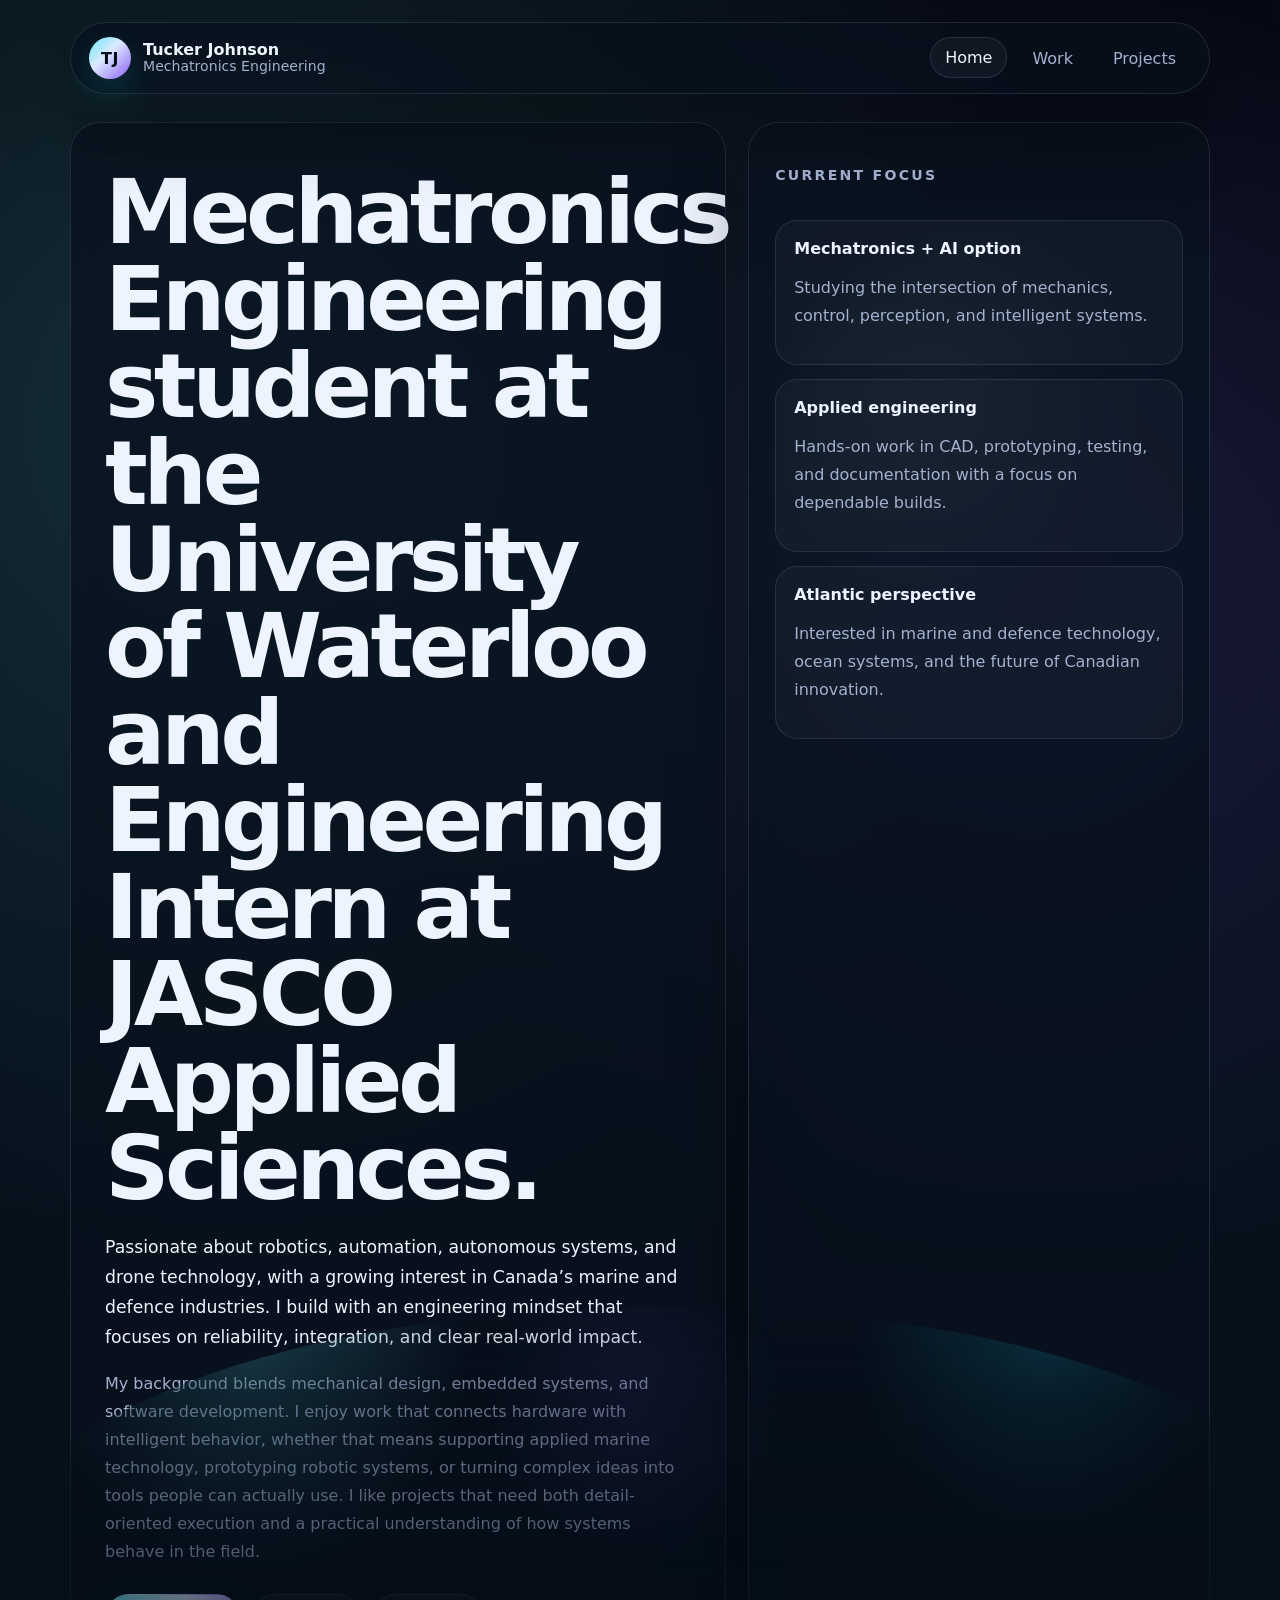
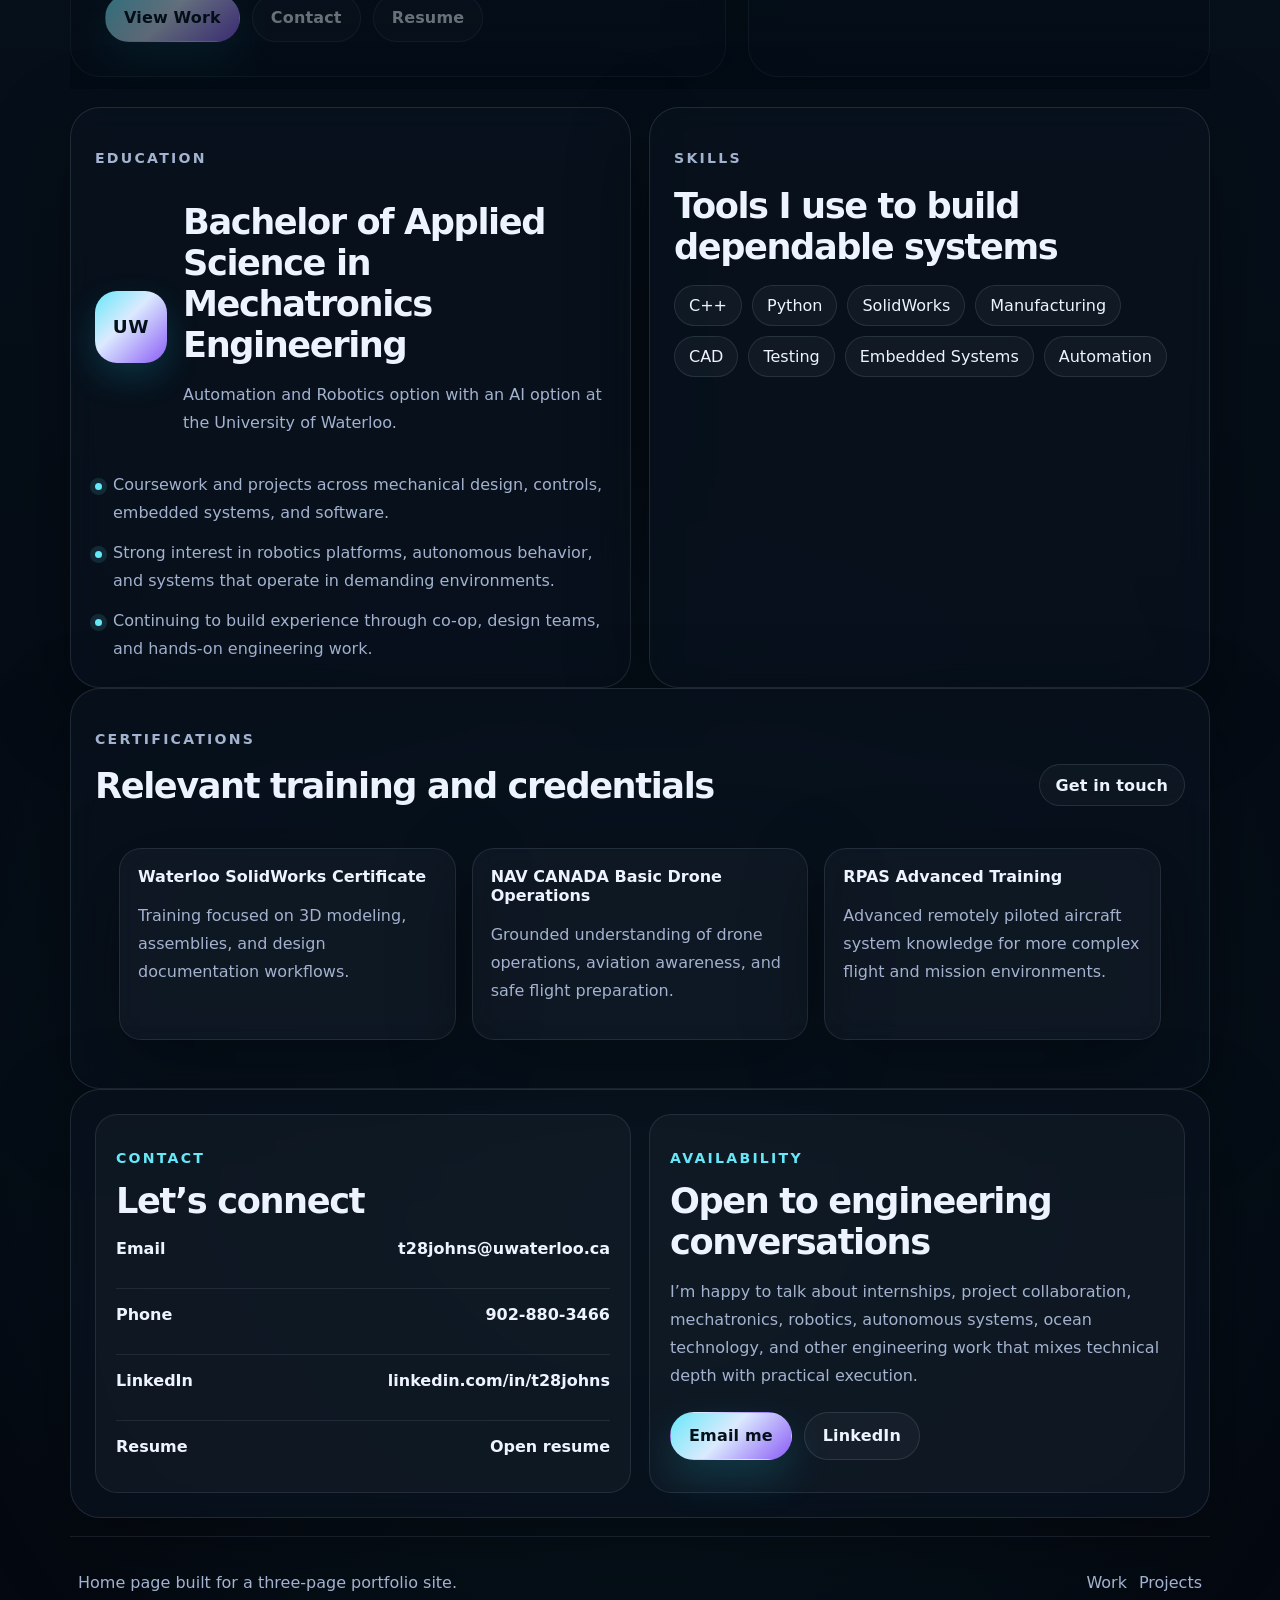
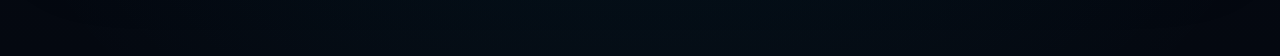
==== index.html @ 97b89e97 "Changed website to be 3 pages instead of one long one" ====
<!DOCTYPE html>
<html lang="en">
<head>
    <meta charset="UTF-8" />
    <meta name="viewport" content="width=device-width, initial-scale=1.0" />
    <meta name="description" content="Home page for Tucker Johnson, a University of Waterloo Mechatronics Engineering student and engineering intern." />
    <title>Tucker Johnson | Home</title>
    <link rel="stylesheet" href="styles.css" />
    <script src="script.js" defer></script>
</head>
<body>
    <div class="page-shell">
        <header class="site-header" data-reveal>
            <a class="brand" href="index.html" aria-label="Tucker Johnson home">
                <span class="brand-mark">TJ</span>
                <span class="brand-copy">
                    <strong>Tucker Johnson</strong>
                    <span>Mechatronics Engineering</span>
                </span>
            </a>
            <nav class="site-nav" aria-label="Primary navigation">
                <a class="is-active" href="index.html">Home</a>
                <a href="work.html">Work</a>
                <a href="projects.html">Projects</a>
            </nav>
        </header>

        <main>
            <section class="hero hero-home ocean-backdrop">
                <div class="hero-copy-block" data-reveal>
                    <h1>Mechatronics Engineering student at the University of Waterloo and Engineering Intern at JASCO Applied Sciences.</h1>
                    <p class="lead">
                        Passionate about robotics, automation, autonomous systems, and drone technology, with a growing interest in Canada’s marine and defence industries. I build with an engineering mindset that focuses on reliability, integration, and clear real-world impact.
                    </p>
                    <p class="body-copy">
                        My background blends mechanical design, embedded systems, and software development. I enjoy work that connects hardware with intelligent behavior, whether that means supporting applied marine technology, prototyping robotic systems, or turning complex ideas into tools people can actually use. I like projects that need both detail-oriented execution and a practical understanding of how systems behave in the field.
                    </p>
                    <div class="hero-actions">
                        <a class="button button-primary" href="work.html">View Work</a>
                        <a class="button button-secondary" href="#contact">Contact</a>
                        <a class="button button-secondary" href="resume.pdf" target="_blank" rel="noreferrer noopener">Resume</a>
                    </div>
                </div>
                <aside class="hero-panel glass-card" data-reveal>
                    <p class="panel-label">Current focus</p>
                    <div class="panel-stack">
                        <article class="mini-stat">
                            <span>Mechatronics + AI option</span>
                            <p>Studying the intersection of mechanics, control, perception, and intelligent systems.</p>
                        </article>
                        <article class="mini-stat">
                            <span>Applied engineering</span>
                            <p>Hands-on work in CAD, prototyping, testing, and documentation with a focus on dependable builds.</p>
                        </article>
                        <article class="mini-stat">
                            <span>Atlantic perspective</span>
                            <p>Interested in marine and defence technology, ocean systems, and the future of Canadian innovation.</p>
                        </article>
                    </div>
                </aside>
            </section>

            <section class="section-grid">
                <article class="glass-card content-card" data-reveal>
                    <p class="section-kicker">Education</p>
                    <div class="education-row">
                        <div class="uw-mark" aria-hidden="true">
                            <span>UW</span>
                        </div>
                        <div>
                            <h2>Bachelor of Applied Science in Mechatronics Engineering</h2>
                            <p>Automation and Robotics option with an AI option at the University of Waterloo.</p>
                        </div>
                    </div>
                    <ul class="info-list">
                        <li>Coursework and projects across mechanical design, controls, embedded systems, and software.</li>
                        <li>Strong interest in robotics platforms, autonomous behavior, and systems that operate in demanding environments.</li>
                        <li>Continuing to build experience through co-op, design teams, and hands-on engineering work.</li>
                    </ul>
                </article>

                <article class="glass-card content-card" data-reveal>
                    <p class="section-kicker">Skills</p>
                    <h2>Tools I use to build dependable systems</h2>
                    <div class="tag-grid">
                        <span class="tag">C++</span>
                        <span class="tag">Python</span>
                        <span class="tag">SolidWorks</span>
                        <span class="tag">Manufacturing</span>
                        <span class="tag">CAD</span>
                        <span class="tag">Testing</span>
                        <span class="tag">Embedded Systems</span>
                        <span class="tag">Automation</span>
                    </div>
                </article>
            </section>

            <section class="section-block" data-reveal>
                <div class="section-heading">
                    <div>
                        <p class="section-kicker">Certifications</p>
                        <h2>Relevant training and credentials</h2>
                    </div>
                    <a class="button button-secondary button-inline" href="#contact">Get in touch</a>
                </div>
                <div class="cert-grid">
                    <article class="cert-card glass-card">
                        <span class="cert-title">Waterloo SolidWorks Certificate</span>
                        <p>Training focused on 3D modeling, assemblies, and design documentation workflows.</p>
                    </article>
                    <article class="cert-card glass-card">
                        <span class="cert-title">NAV CANADA Basic Drone Operations</span>
                        <p>Grounded understanding of drone operations, aviation awareness, and safe flight preparation.</p>
                    </article>
                    <article class="cert-card glass-card">
                        <span class="cert-title">RPAS Advanced Training</span>
                        <p>Advanced remotely piloted aircraft system knowledge for more complex flight and mission environments.</p>
                    </article>
                </div>
            </section>

            <section class="contact-grid glass-card" id="contact" data-reveal>
                <article class="contact-card">
                    <p class="section-kicker">Contact</p>
                    <h2>Let’s connect</h2>
                    <div class="contact-list">
                        <div class="contact-item">
                            <span>Email</span>
                            <a class="contact-link" href="mailto:t28johns@uwaterloo.ca">t28johns@uwaterloo.ca</a>
                        </div>
                        <div class="contact-item">
                            <span>Phone</span>
                            <a class="contact-link" href="tel:+19028803466">902-880-3466</a>
                        </div>
                        <div class="contact-item">
                            <span>LinkedIn</span>
                            <a class="contact-link" href="https://www.linkedin.com/in/t28johns/" target="_blank" rel="noreferrer noopener">linkedin.com/in/t28johns</a>
                        </div>
                        <div class="contact-item">
                            <span>Resume</span>
                            <a class="contact-link" href="resume.pdf" target="_blank" rel="noreferrer noopener">Open resume</a>
                        </div>
                    </div>
                </article>

                <article class="contact-card">
                    <p class="section-kicker">Availability</p>
                    <h2>Open to engineering conversations</h2>
                    <p class="body-copy">
                        I’m happy to talk about internships, project collaboration, mechatronics, robotics, autonomous systems, ocean technology, and other engineering work that mixes technical depth with practical execution.
                    </p>
                    <div class="hero-actions" style="margin-top: 22px;">
                        <a class="button button-primary" href="mailto:t28johns@uwaterloo.ca">Email me</a>
                        <a class="button button-secondary" href="https://www.linkedin.com/in/t28johns/" target="_blank" rel="noreferrer noopener">LinkedIn</a>
                    </div>
                </article>
            </section>
        </main>

        <footer class="site-footer" data-reveal>
            <p>Home page built for a three-page portfolio site.</p>
            <div class="footer-links">
                <a href="work.html">Work</a>
                <a href="projects.html">Projects</a>
            </div>
        </footer>
    </div>
</body>
</html>
---- styles.css ----
:root {
    color-scheme: dark;
    --bg: #06111c;
    --bg-soft: #0b1827;
    --panel: rgba(8, 18, 30, 0.76);
    --panel-strong: rgba(10, 22, 36, 0.92);
    --text: #eef4ff;
    --muted: #a3b2cf;
    --line: rgba(163, 178, 207, 0.16);
    --accent: #67e8f9;
    --accent-2: #8b5cf6;
    --accent-3: #22d3ee;
    --shadow: 0 24px 80px rgba(0, 0, 0, 0.38);
    --max-width: 1180px;
    --radius-xl: 30px;
    --radius-lg: 22px;
    --radius-md: 16px;
}

* {
    box-sizing: border-box;
}

html {
    scroll-behavior: smooth;
}

body {
    margin: 0;
    min-height: 100vh;
    font-family: Inter, ui-sans-serif, system-ui, -apple-system, BlinkMacSystemFont, "Segoe UI", sans-serif;
    color: var(--text);
    background:
        radial-gradient(circle at 18% 12%, rgba(103, 232, 249, 0.16), transparent 28%),
        radial-gradient(circle at 82% 18%, rgba(139, 92, 246, 0.16), transparent 24%),
        radial-gradient(circle at 50% 85%, rgba(34, 211, 238, 0.08), transparent 26%),
        linear-gradient(180deg, #040810 0%, var(--bg) 36%, #040810 100%);
    overflow-x: hidden;
}

body::before {
    content: "";
    position: fixed;
    inset: 0;
    pointer-events: none;
    background-image:
        linear-gradient(rgba(255, 255, 255, 0.03) 1px, transparent 1px),
        linear-gradient(90deg, rgba(255, 255, 255, 0.03) 1px, transparent 1px);
    background-size: 44px 44px;
    opacity: 0.22;
    mask-image: linear-gradient(180deg, rgba(0, 0, 0, 0.6), transparent 88%);
}

a {
    color: inherit;
    text-decoration: none;
}

img {
    display: block;
    max-width: 100%;
}

.page-shell {
    width: min(100%, var(--max-width));
    margin: 0 auto;
    padding: 22px 20px 48px;
    position: relative;
}

.site-header,
.site-footer,
.section-block,
.hero,
.content-card,
.hero-panel {
    position: relative;
}

.site-header {
    z-index: 20;
    display: flex;
    align-items: center;
    justify-content: space-between;
    gap: 18px;
    padding: 14px 18px;
    border: 1px solid var(--line);
    border-radius: 999px;
    background: rgba(6, 17, 28, 0.7);
    backdrop-filter: blur(18px);
    box-shadow: var(--shadow);
}

.brand {
    display: flex;
    align-items: center;
    gap: 12px;
    min-width: 0;
}

.brand-mark,
.uw-mark {
    display: grid;
    place-items: center;
    border-radius: 20px;
    color: #04111a;
    font-weight: 900;
    letter-spacing: 0.03em;
    background: linear-gradient(135deg, var(--accent), #dbeafe 42%, var(--accent-2));
    box-shadow: 0 14px 34px rgba(34, 211, 238, 0.18);
}

.brand-mark {
    width: 42px;
    height: 42px;
    border-radius: 50%;
}

.brand-copy {
    display: grid;
    line-height: 1.1;
}

.brand-copy strong {
    font-size: 1rem;
}

.brand-copy span {
    color: var(--muted);
    font-size: 0.88rem;
}

.site-nav {
    display: flex;
    align-items: center;
    gap: 10px;
    flex-wrap: wrap;
    justify-content: center;
}

.site-nav a {
    padding: 10px 14px;
    border-radius: 999px;
    color: var(--muted);
    transition: background 180ms ease, color 180ms ease, transform 180ms ease, border-color 180ms ease;
    border: 1px solid transparent;
}

.site-nav a:hover,
.site-nav a.is-active {
    color: var(--text);
    background: rgba(255, 255, 255, 0.04);
    border-color: var(--line);
    transform: translateY(-1px);
}

.hero {
    display: grid;
    gap: 22px;
    align-items: stretch;
    padding: 28px 0 12px;
}

.hero-home {
    grid-template-columns: minmax(0, 1.35fr) minmax(320px, 0.95fr);
}

.hero-work,
.hero-contact {
    grid-template-columns: 1fr;
}

.ocean-backdrop {
    position: relative;
    overflow: hidden;
}

.ocean-backdrop::before,
.ocean-backdrop::after {
    content: "";
    position: absolute;
    inset: auto;
    pointer-events: none;
}

.ocean-backdrop::before {
    right: -8%;
    top: 8%;
    width: 46%;
    height: 38%;
    border-radius: 50% 35% 52% 48% / 40% 35% 60% 55%;
    background: radial-gradient(circle at 30% 28%, rgba(255, 255, 255, 0.18), transparent 34%),
        linear-gradient(140deg, rgba(52, 211, 153, 0.12), rgba(56, 189, 248, 0.08), rgba(14, 165, 233, 0.06));
    filter: blur(2px);
    opacity: 0.7;
}

.ocean-backdrop::after {
    left: -8%;
    bottom: -10%;
    width: 120%;
    height: 34%;
    background: linear-gradient(180deg, transparent, rgba(4, 12, 22, 0.44) 18%, rgba(4, 12, 22, 0.84) 100%),
        radial-gradient(circle at 20% 10%, rgba(103, 232, 249, 0.25), transparent 18%),
        radial-gradient(circle at 48% 20%, rgba(139, 92, 246, 0.14), transparent 18%),
        radial-gradient(circle at 78% 8%, rgba(34, 211, 238, 0.2), transparent 16%);
    border-radius: 50% 50% 0 0;
    opacity: 0.9;
}

.hero-copy-block,
.hero-panel,
.content-card,
.section-block,
.glass-card {
    border: 1px solid var(--line);
    border-radius: var(--radius-xl);
    background: var(--panel);
    box-shadow: var(--shadow);
    backdrop-filter: blur(16px);
}

.hero-copy-block {
    padding: 34px;
}

.hero-home h1,
.hero-work h1,
.hero-contact h1 {
    margin: 12px 0 0;
    font-size: clamp(2.8rem, 7vw, 5.6rem);
    line-height: 0.97;
    letter-spacing: -0.05em;
    max-width: 12ch;
}

.eyebrow,
.section-kicker,
.panel-label {
    display: inline-flex;
    align-items: center;
    gap: 10px;
    color: var(--accent);
    font-size: 0.88rem;
    font-weight: 800;
    letter-spacing: 0.16em;
    text-transform: uppercase;
}

.lead,
.body-copy,
.card-body,
.hero-panel p,
.content-card p,
.section-block p,
.contact-detail,
.info-list li,
.timeline-copy,
.cert-card p {
    color: var(--muted);
    line-height: 1.75;
}

.lead {
    margin-top: 20px;
    font-size: 1.08rem;
    color: var(--text);
    max-width: 64ch;
}

.body-copy {
    margin-top: 16px;
    max-width: 70ch;
}

.hero-actions {
    display: flex;
    flex-wrap: wrap;
    gap: 12px;
    margin-top: 28px;
}

.button {
    display: inline-flex;
    align-items: center;
    justify-content: center;
    gap: 10px;
    min-height: 48px;
    padding: 0 18px;
    border-radius: 999px;
    border: 1px solid transparent;
    font-weight: 700;
    letter-spacing: 0.01em;
    transition: transform 180ms ease, background 180ms ease, border-color 180ms ease, box-shadow 180ms ease;
}

.button:hover {
    transform: translateY(-2px);
}

.button-primary {
    color: #04111a;
    background: linear-gradient(135deg, var(--accent), #dbeafe 46%, var(--accent-2));
    box-shadow: 0 18px 40px rgba(34, 211, 238, 0.18);
}

.button-secondary {
    color: var(--text);
    border-color: var(--line);
    background: rgba(255, 255, 255, 0.03);
}

.button-inline {
    min-height: 42px;
    padding-inline: 16px;
}

.hero-panel {
    padding: 26px;
}

.panel-stack {
    display: grid;
    gap: 14px;
    margin-top: 18px;
}

.mini-stat,
.cert-card {
    padding: 18px;
    border-radius: var(--radius-lg);
    border: 1px solid rgba(163, 178, 207, 0.14);
    background: rgba(255, 255, 255, 0.03);
}

.mini-stat span,
.cert-title {
    display: block;
    font-weight: 800;
    margin-bottom: 8px;
}

.section-grid {
    display: grid;
    grid-template-columns: repeat(2, minmax(0, 1fr));
    gap: 18px;
    margin-top: 18px;
}

.content-card,
.section-block,
.cert-grid,
.timeline-grid,
.contact-grid {
    padding: 24px;
}

.content-card h2,
.section-block h2,
.contact-grid h2 {
    margin: 0;
    font-size: clamp(1.5rem, 3vw, 2.2rem);
    letter-spacing: -0.04em;
}

.education-row {
    display: grid;
    grid-template-columns: auto 1fr;
    gap: 16px;
    align-items: center;
    margin-top: 16px;
}

.uw-mark {
    width: 72px;
    height: 72px;
    border-radius: 22px;
    font-size: 1.15rem;
}

.info-list {
    list-style: none;
    padding: 0;
    margin: 18px 0 0;
    display: grid;
    gap: 12px;
}

.info-list li {
    position: relative;
    padding-left: 18px;
}

.info-list li::before {
    content: "";
    position: absolute;
    left: 0;
    top: 0.8em;
    width: 7px;
    height: 7px;
    border-radius: 50%;
    background: var(--accent);
    box-shadow: 0 0 0 5px rgba(103, 232, 249, 0.12);
}

.tag-grid {
    display: flex;
    flex-wrap: wrap;
    gap: 10px;
    margin-top: 18px;
}

.tag {
    display: inline-flex;
    align-items: center;
    padding: 10px 14px;
    border-radius: 999px;
    background: rgba(255, 255, 255, 0.04);
    border: 1px solid rgba(163, 178, 207, 0.16);
    color: var(--text);
}

.section-heading {
    display: flex;
    justify-content: space-between;
    gap: 16px;
    align-items: end;
    margin-bottom: 18px;
}

.cert-grid {
    display: grid;
    grid-template-columns: repeat(3, minmax(0, 1fr));
    gap: 16px;
}

.timeline-grid,
.contact-grid {
    display: grid;
    gap: 18px;
}

.timeline-grid {
    grid-template-columns: repeat(2, minmax(0, 1fr));
}

.timeline-card,
.project-card,
.contact-card,
.stat-card {
    padding: 20px;
    border-radius: var(--radius-lg);
    border: 1px solid rgba(163, 178, 207, 0.14);
    background: rgba(255, 255, 255, 0.03);
}

.card-head,
.project-head,
.contact-head {
    display: flex;
    justify-content: space-between;
    gap: 14px;
    align-items: start;
    margin-bottom: 10px;
}

.card-head h3,
.project-head h3,
.contact-head h3 {
    margin: 0;
    font-size: 1.12rem;
}

.badge {
    display: inline-flex;
    align-items: center;
    gap: 8px;
    color: var(--accent);
    font-size: 0.92rem;
}

.timeline-meta,
.project-meta {
    color: var(--muted);
    font-size: 0.94rem;
}

.project-grid {
    display: grid;
    grid-template-columns: repeat(2, minmax(0, 1fr));
    gap: 16px;
}

.project-card {
    overflow: hidden;
}

.project-coming-soon {
    min-height: 220px;
    display: grid;
    align-content: start;
}

.coming-soon-note {
    margin-top: 16px;
    padding: 14px 16px;
    border-radius: 16px;
    border: 1px dashed rgba(103, 232, 249, 0.26);
    color: var(--text);
    background: rgba(103, 232, 249, 0.06);
}

.contact-grid {
    grid-template-columns: repeat(2, minmax(0, 1fr));
}

.contact-list {
    display: grid;
    gap: 14px;
    margin-top: 18px;
}

.contact-item {
    display: flex;
    justify-content: space-between;
    gap: 14px;
    align-items: center;
    padding: 16px 0;
    border-top: 1px solid rgba(163, 178, 207, 0.12);
}

.contact-item:first-child {
    border-top: 0;
    padding-top: 0;
}

.contact-item span:first-child,
.contact-link {
    color: var(--text);
    font-weight: 700;
}

.contact-link:hover {
    color: var(--accent);
}

.site-footer {
    display: flex;
    justify-content: space-between;
    gap: 14px;
    align-items: center;
    padding: 20px 8px 0;
    margin-top: 18px;
    color: var(--muted);
    border-top: 1px solid rgba(163, 178, 207, 0.12);
    flex-wrap: wrap;
}

.footer-links {
    display: flex;
    gap: 12px;
    flex-wrap: wrap;
}

[data-reveal] {
    opacity: 0;
    transform: translateY(18px);
    transition: opacity 700ms ease, transform 700ms ease;
}

.is-visible[data-reveal],
[data-reveal].is-visible {
    opacity: 1;
    transform: translateY(0);
}

@media (max-width: 960px) {
    .site-header,
    .section-heading,
    .site-footer,
    .contact-item,
    .education-row {
        display: grid;
    }

    .hero-home,
    .section-grid,
    .cert-grid,
    .timeline-grid,
    .project-grid,
    .contact-grid {
        grid-template-columns: 1fr;
    }

    .site-header {
        border-radius: 24px;
        justify-items: start;
    }

    .site-nav {
        justify-content: flex-start;
    }

    .hero-home {
        padding-top: 18px;
    }

    .hero-home h1,
    .hero-work h1,
    .hero-contact h1 {
        max-width: none;
    }
}

@media (max-width: 640px) {
    .page-shell {
        padding-inline: 16px;
    }

    .site-header {
        position: static;
        padding: 14px;
    }

    .hero-copy-block,
    .hero-panel,
    .content-card,
    .section-block,
    .contact-grid,
    .timeline-grid,
    .cert-grid {
        padding: 18px;
    }

    .hero-actions,
    .site-nav,
    .footer-links {
        width: 100%;
    }

    .button,
    .site-nav a {
        width: 100%;
    }

    .site-nav {
        display: grid;
    }

    .section-heading {
        align-items: start;
    }
}
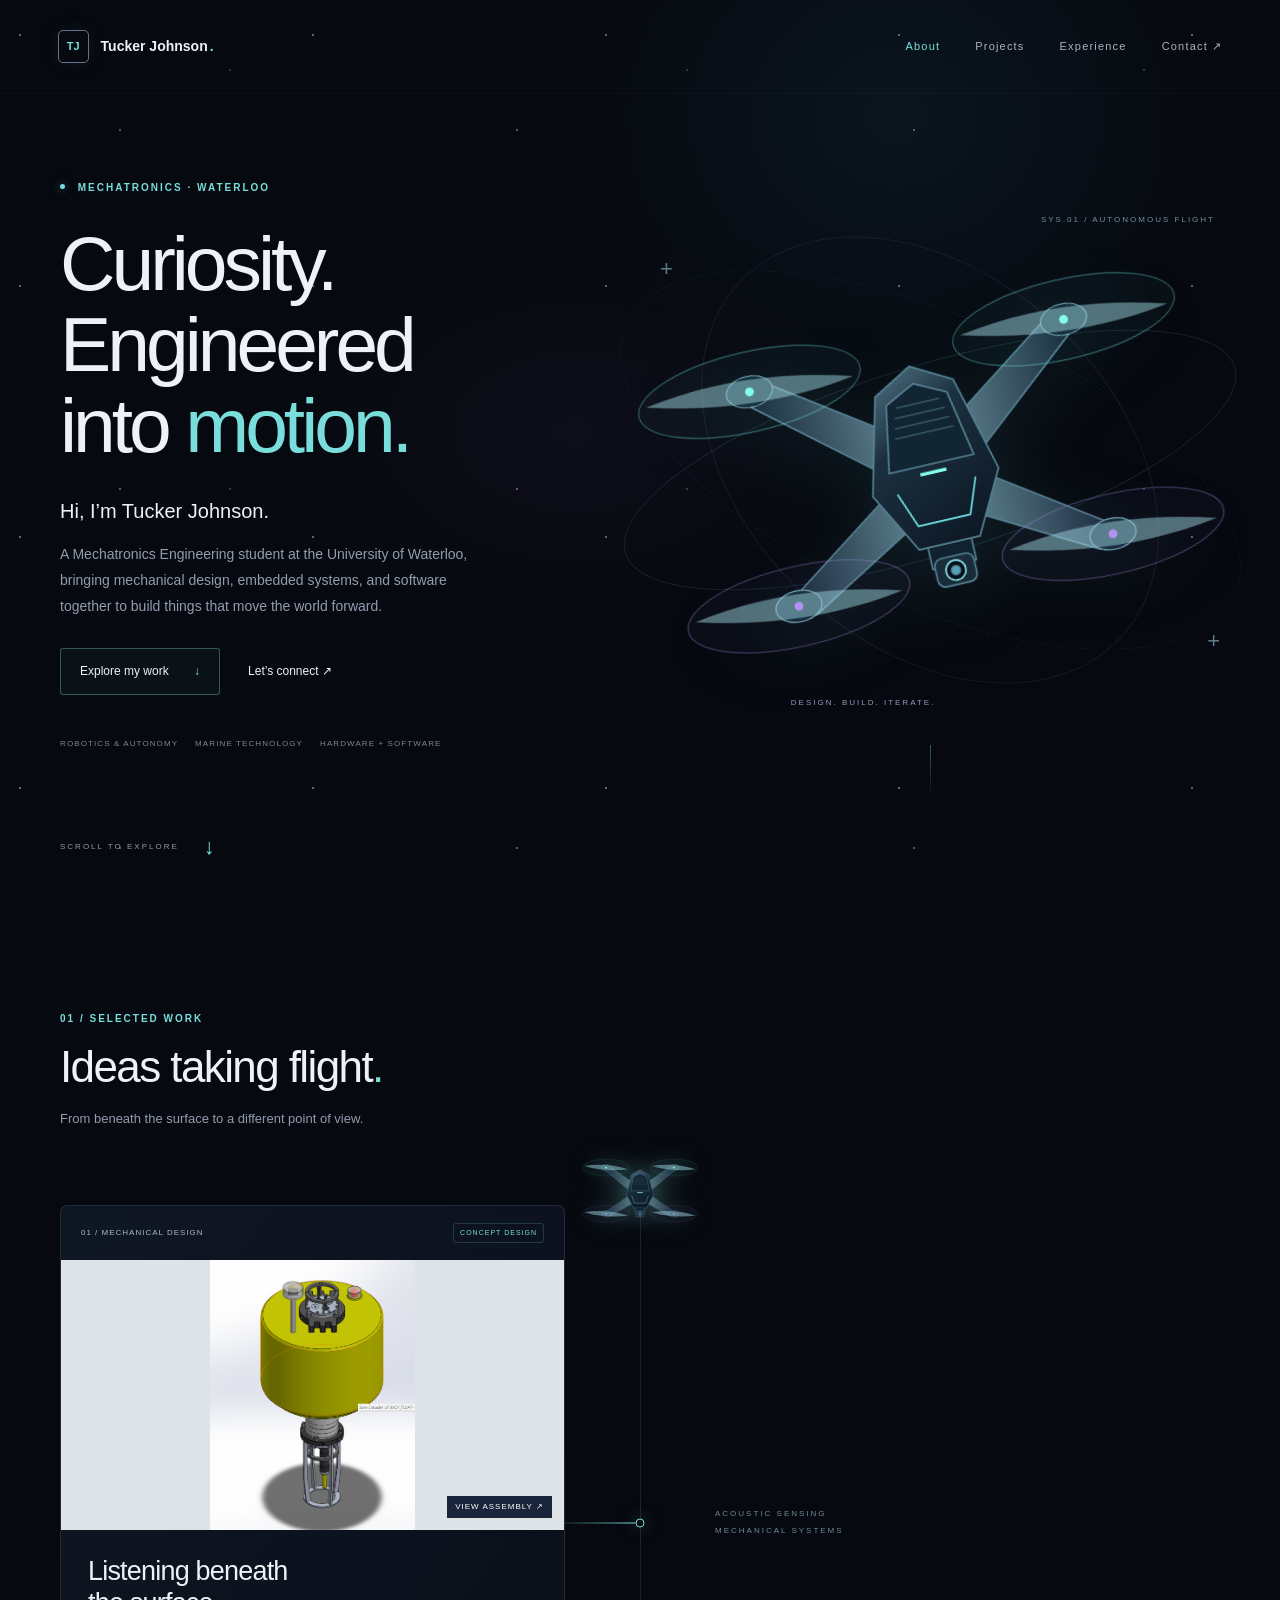
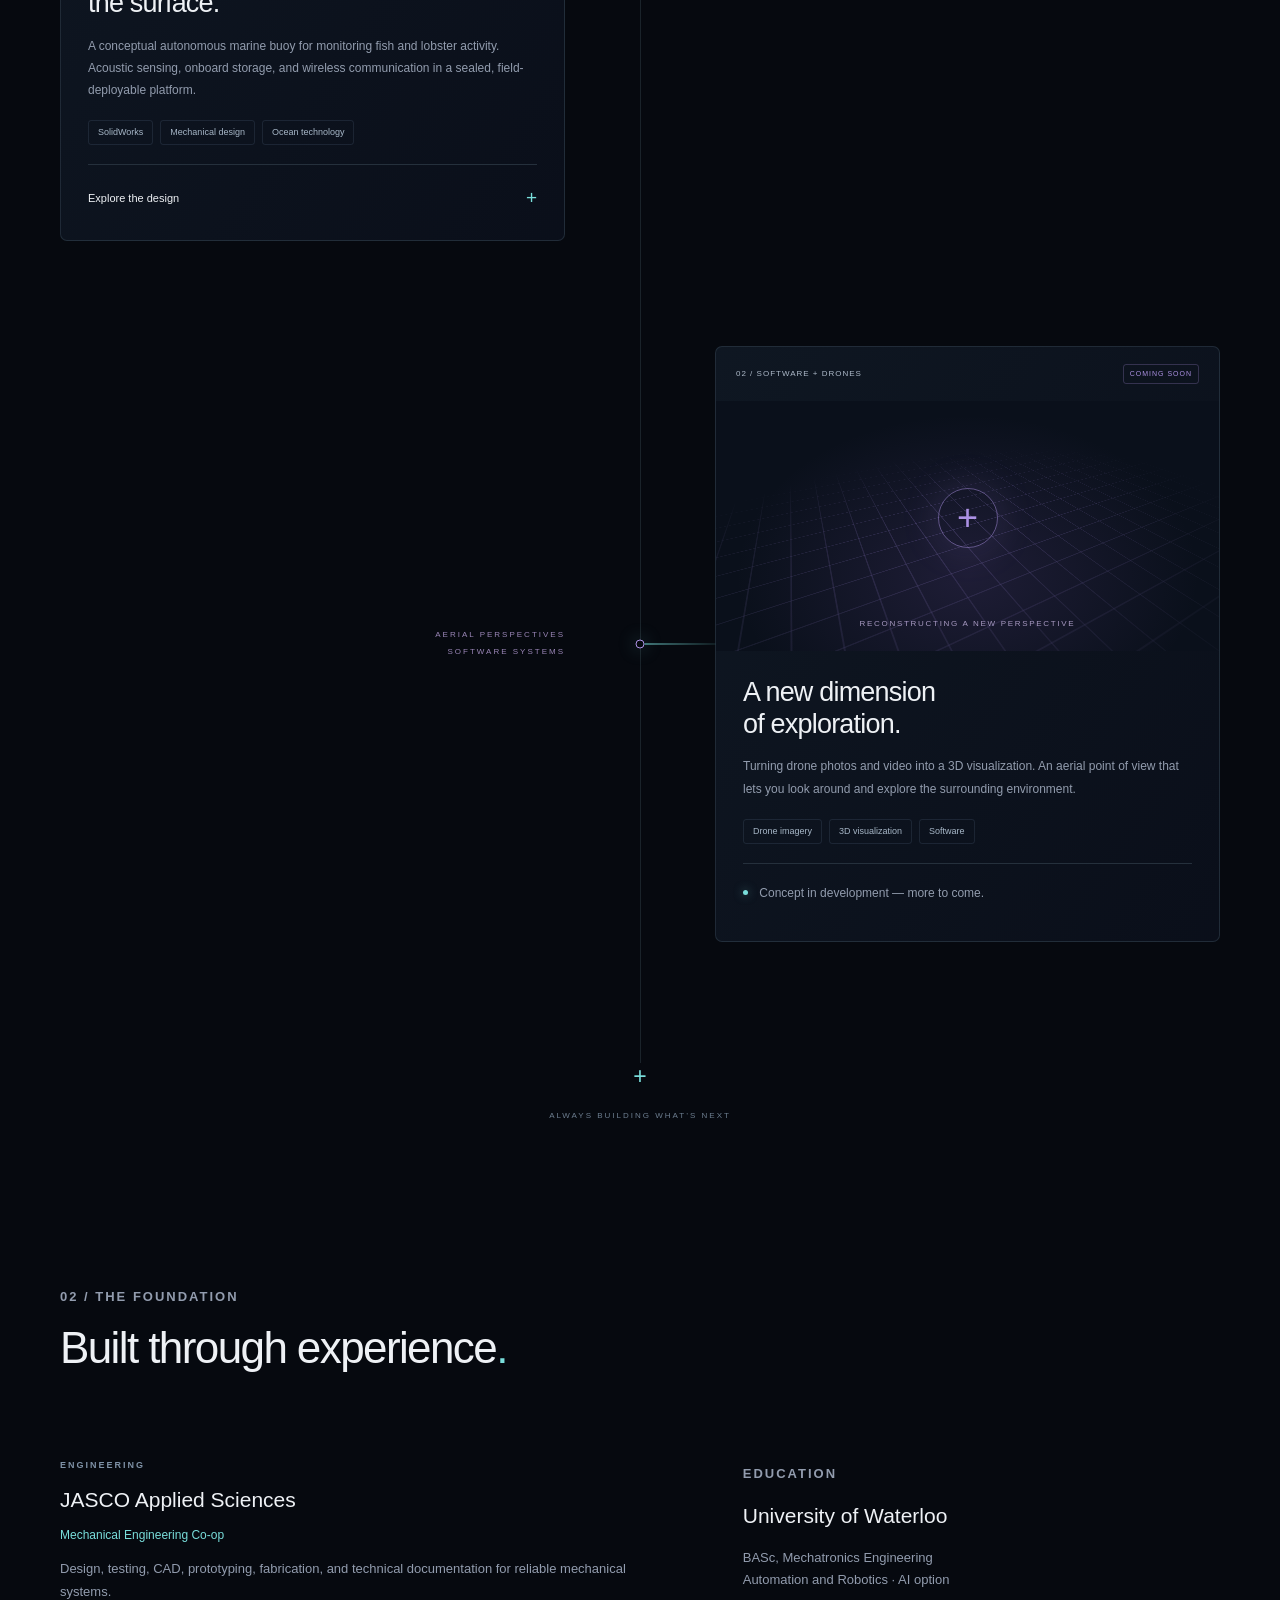
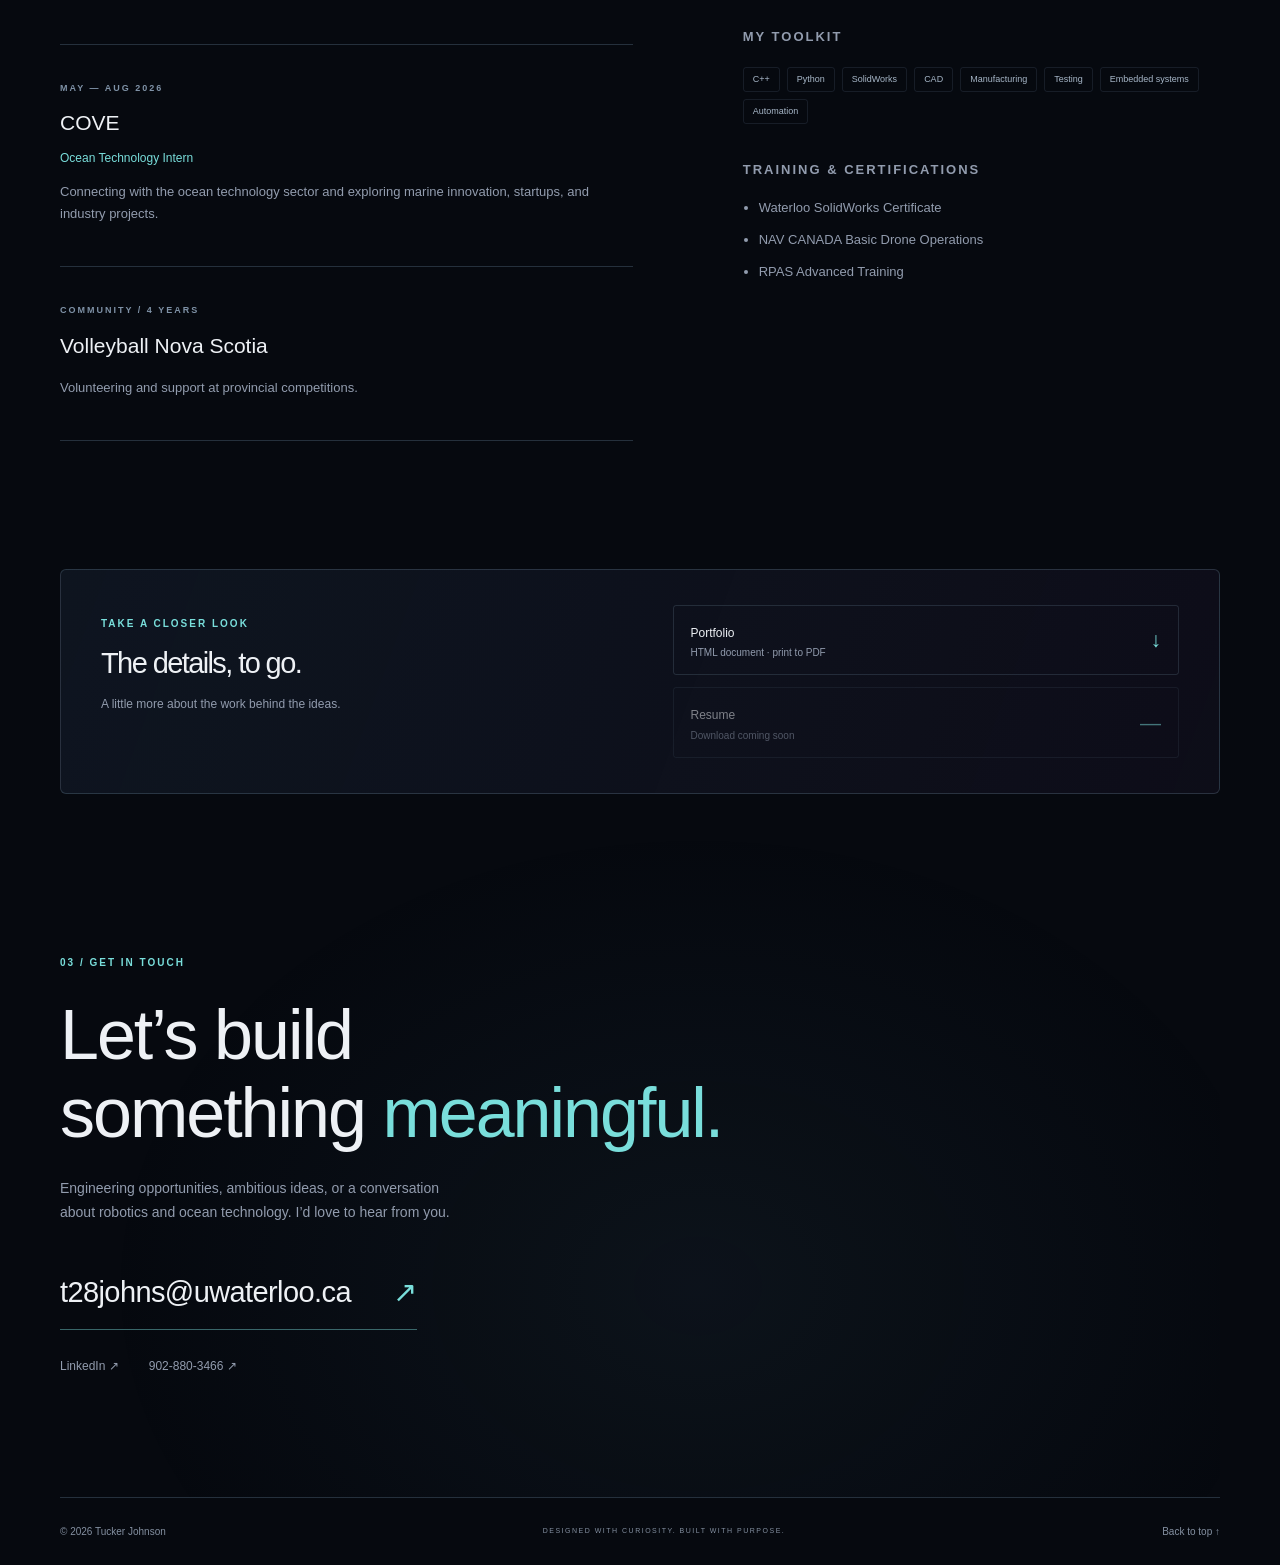
==== commit 3df8c201: "Initial changes for new Design" ====
--- a/index.html
+++ b/index.html
@@ -1,169 +1,306 @@
-<!DOCTYPE html>
+﻿<!DOCTYPE html>
 <html lang="en">
 <head>
-    <meta charset="UTF-8" />
-    <meta name="viewport" content="width=device-width, initial-scale=1.0" />
-    <meta name="description" content="Home page for Tucker Johnson, a University of Waterloo Mechatronics Engineering student and engineering intern." />
-    <title>Tucker Johnson | Home</title>
-    <link rel="stylesheet" href="styles.css" />
-    <script src="script.js" defer></script>
+<meta charset="UTF-8">
+<meta name="viewport" content="width=device-width, initial-scale=1">
+<meta name="description" content="Tucker Johnson — Mechatronics Engineering at Waterloo. Explore mechanical design, marine technology, robotics, and autonomous systems.">
+<meta name="theme-color" content="#06090f">
+<title>Tucker Johnson | Engineering in motion</title>
+<link rel="stylesheet" href="styles.css">
+<script src="script.js" defer>
+</script>
 </head>
 <body>
-    <div class="page-shell">
-        <header class="site-header" data-reveal>
-            <a class="brand" href="index.html" aria-label="Tucker Johnson home">
-                <span class="brand-mark">TJ</span>
-                <span class="brand-copy">
-                    <strong>Tucker Johnson</strong>
-                    <span>Mechatronics Engineering</span>
-                </span>
-            </a>
-            <nav class="site-nav" aria-label="Primary navigation">
-                <a class="is-active" href="index.html">Home</a>
-                <a href="work.html">Work</a>
-                <a href="projects.html">Projects</a>
-            </nav>
-        </header>
-
-        <main>
-            <section class="hero hero-home ocean-backdrop">
-                <div class="hero-copy-block" data-reveal>
-                    <h1>Mechatronics Engineering student at the University of Waterloo and Engineering Intern at JASCO Applied Sciences.</h1>
-                    <p class="lead">
-                        Passionate about robotics, automation, autonomous systems, and drone technology, with a growing interest in Canada’s marine and defence industries. I build with an engineering mindset that focuses on reliability, integration, and clear real-world impact.
-                    </p>
-                    <p class="body-copy">
-                        My background blends mechanical design, embedded systems, and software development. I enjoy work that connects hardware with intelligent behavior, whether that means supporting applied marine technology, prototyping robotic systems, or turning complex ideas into tools people can actually use. I like projects that need both detail-oriented execution and a practical understanding of how systems behave in the field.
-                    </p>
-                    <div class="hero-actions">
-                        <a class="button button-primary" href="work.html">View Work</a>
-                        <a class="button button-secondary" href="#contact">Contact</a>
-                        <a class="button button-secondary" href="resume.pdf" target="_blank" rel="noreferrer noopener">Resume</a>
-                    </div>
-                </div>
-                <aside class="hero-panel glass-card" data-reveal>
-                    <p class="panel-label">Current focus</p>
-                    <div class="panel-stack">
-                        <article class="mini-stat">
-                            <span>Mechatronics + AI option</span>
-                            <p>Studying the intersection of mechanics, control, perception, and intelligent systems.</p>
-                        </article>
-                        <article class="mini-stat">
-                            <span>Applied engineering</span>
-                            <p>Hands-on work in CAD, prototyping, testing, and documentation with a focus on dependable builds.</p>
-                        </article>
-                        <article class="mini-stat">
-                            <span>Atlantic perspective</span>
-                            <p>Interested in marine and defence technology, ocean systems, and the future of Canadian innovation.</p>
-                        </article>
-                    </div>
-                </aside>
-            </section>
-
-            <section class="section-grid">
-                <article class="glass-card content-card" data-reveal>
-                    <p class="section-kicker">Education</p>
-                    <div class="education-row">
-                        <div class="uw-mark" aria-hidden="true">
-                            <span>UW</span>
-                        </div>
-                        <div>
-                            <h2>Bachelor of Applied Science in Mechatronics Engineering</h2>
-                            <p>Automation and Robotics option with an AI option at the University of Waterloo.</p>
-                        </div>
-                    </div>
-                    <ul class="info-list">
-                        <li>Coursework and projects across mechanical design, controls, embedded systems, and software.</li>
-                        <li>Strong interest in robotics platforms, autonomous behavior, and systems that operate in demanding environments.</li>
-                        <li>Continuing to build experience through co-op, design teams, and hands-on engineering work.</li>
-                    </ul>
-                </article>
-
-                <article class="glass-card content-card" data-reveal>
-                    <p class="section-kicker">Skills</p>
-                    <h2>Tools I use to build dependable systems</h2>
-                    <div class="tag-grid">
-                        <span class="tag">C++</span>
-                        <span class="tag">Python</span>
-                        <span class="tag">SolidWorks</span>
-                        <span class="tag">Manufacturing</span>
-                        <span class="tag">CAD</span>
-                        <span class="tag">Testing</span>
-                        <span class="tag">Embedded Systems</span>
-                        <span class="tag">Automation</span>
-                    </div>
-                </article>
-            </section>
-
-            <section class="section-block" data-reveal>
-                <div class="section-heading">
-                    <div>
-                        <p class="section-kicker">Certifications</p>
-                        <h2>Relevant training and credentials</h2>
-                    </div>
-                    <a class="button button-secondary button-inline" href="#contact">Get in touch</a>
-                </div>
-                <div class="cert-grid">
-                    <article class="cert-card glass-card">
-                        <span class="cert-title">Waterloo SolidWorks Certificate</span>
-                        <p>Training focused on 3D modeling, assemblies, and design documentation workflows.</p>
-                    </article>
-                    <article class="cert-card glass-card">
-                        <span class="cert-title">NAV CANADA Basic Drone Operations</span>
-                        <p>Grounded understanding of drone operations, aviation awareness, and safe flight preparation.</p>
-                    </article>
-                    <article class="cert-card glass-card">
-                        <span class="cert-title">RPAS Advanced Training</span>
-                        <p>Advanced remotely piloted aircraft system knowledge for more complex flight and mission environments.</p>
-                    </article>
-                </div>
-            </section>
-
-            <section class="contact-grid glass-card" id="contact" data-reveal>
-                <article class="contact-card">
-                    <p class="section-kicker">Contact</p>
-                    <h2>Let’s connect</h2>
-                    <div class="contact-list">
-                        <div class="contact-item">
-                            <span>Email</span>
-                            <a class="contact-link" href="mailto:t28johns@uwaterloo.ca">t28johns@uwaterloo.ca</a>
-                        </div>
-                        <div class="contact-item">
-                            <span>Phone</span>
-                            <a class="contact-link" href="tel:+19028803466">902-880-3466</a>
-                        </div>
-                        <div class="contact-item">
-                            <span>LinkedIn</span>
-                            <a class="contact-link" href="https://www.linkedin.com/in/t28johns/" target="_blank" rel="noreferrer noopener">linkedin.com/in/t28johns</a>
-                        </div>
-                        <div class="contact-item">
-                            <span>Resume</span>
-                            <a class="contact-link" href="resume.pdf" target="_blank" rel="noreferrer noopener">Open resume</a>
-                        </div>
-                    </div>
-                </article>
-
-                <article class="contact-card">
-                    <p class="section-kicker">Availability</p>
-                    <h2>Open to engineering conversations</h2>
-                    <p class="body-copy">
-                        I’m happy to talk about internships, project collaboration, mechatronics, robotics, autonomous systems, ocean technology, and other engineering work that mixes technical depth with practical execution.
-                    </p>
-                    <div class="hero-actions" style="margin-top: 22px;">
-                        <a class="button button-primary" href="mailto:t28johns@uwaterloo.ca">Email me</a>
-                        <a class="button button-secondary" href="https://www.linkedin.com/in/t28johns/" target="_blank" rel="noreferrer noopener">LinkedIn</a>
-                    </div>
-                </article>
-            </section>
-        </main>
-
-        <footer class="site-footer" data-reveal>
-            <p>Home page built for a three-page portfolio site.</p>
-            <div class="footer-links">
-                <a href="work.html">Work</a>
-                <a href="projects.html">Projects</a>
-            </div>
-        </footer>
-    </div>
+<a class="skip-link" href="#about">Skip to content</a>
+<div class="starfield" aria-hidden="true">
+</div>
+<header class="site-header">
+<a class="brand" href="#about">
+<span class="brand-mark">TJ</span>Tucker Johnson<span class="brand-dot">.</span>
+</a>
+<nav aria-label="Main navigation">
+<a href="#about">About</a>
+<a href="#projects">Projects</a>
+<a href="#experience">Experience</a>
+<a href="#contact">Contact <span>↗</span>
+</a>
+</nav>
+</header>
+<main>
+<section class="hero wrap" id="about">
+<div class="hero-copy">
+<p class="eyebrow">
+<span class="status-dot">
+</span> MECHATRONICS · WATERLOO</p>
+<h1>Curiosity.<br>Engineered<br>into <em>motion.</em>
+</h1>
+<p class="intro">Hi, I’m Tucker Johnson.</p>
+<p class="muted">A Mechatronics Engineering student at the University of Waterloo, bringing mechanical design, embedded systems, and software together to build things that move the world forward.</p>
+<div class="hero-actions">
+<a class="button" href="#projects">Explore my work <span>↓</span>
+</a>
+<a class="text-link" href="#contact">Let’s connect ↗</a>
+</div>
+<div class="hero-meta">
+<span>ROBOTICS & AUTONOMY</span>
+<span>MARINE TECHNOLOGY</span>
+<span>HARDWARE + SOFTWARE</span>
+</div>
+</div>
+<div class="hero-visual" aria-hidden="true">
+<div class="orbit orbit-one">
+</div>
+<div class="orbit orbit-two">
+</div>
+<div class="orbit orbit-three">
+</div>
+<div class="crosshair crosshair-one">+</div>
+<div class="crosshair crosshair-two">+</div>
+<span class="visual-label label-top">SYS.01 / AUTONOMOUS FLIGHT</span>
+<div id="hero-drone" class="drone-mount">
+</div>
+<span class="visual-label label-bottom">
+<i>
+</i> DESIGN. BUILD. ITERATE.</span>
+<div class="axis-line">
+</div>
+</div>
+<a class="scroll-cue" href="#projects">
+<span>SCROLL TO EXPLORE</span>
+<span>↓</span>
+</a>
+</section>
+<section class="journey wrap" id="projects">
+<div class="section-heading">
+<p class="eyebrow">01 / SELECTED WORK</p>
+<h2>Ideas taking flight<span>.</span>
+</h2>
+<p class="muted">From beneath the surface to a different point of view.</p>
+</div>
+<div class="flight-path" aria-hidden="true">
+<div class="flight-progress">
+</div>
+<div class="journey-drone" id="journey-drone">
+</div>
+</div>
+<article class="project project-left" id="marine-buoy">
+<span class="waypoint" aria-hidden="true">
+</span>
+<div class="project-card">
+<div class="card-topline">
+<span>01 / MECHANICAL DESIGN</span>
+<span class="pill">CONCEPT DESIGN</span>
+</div>
+<button class="project-image" data-image="assets/projects/glider/BUOY_1.png" data-caption="Autonomous marine monitoring buoy — overall assembly" aria-label="Enlarge marine monitoring buoy assembly">
+<img src="assets/projects/glider/BUOY_1.png" alt="CAD model of the autonomous marine monitoring buoy" loading="lazy">
+<span>VIEW ASSEMBLY ↗</span>
+</button>
+<div class="project-copy">
+<h3>Listening beneath<br>the surface.</h3>
+<p>A conceptual autonomous marine buoy for monitoring fish and lobster activity. Acoustic sensing, onboard storage, and wireless communication in a sealed, field-deployable platform.</p>
+<div class="tags">
+<span>SolidWorks</span>
+<span>Mechanical design</span>
+<span>Ocean technology</span>
+</div>
+<details>
+<summary>Explore the design <span>+</span>
+</summary>
+<p>A modular electronics chassis and 96-cell battery pack sit inside an O-ring-sealed pressure housing. The design includes a 15 psi pressure relief valve and a hydrophone specified for 10 Hz–200 kHz sensing at depths up to 100 m.</p>
+<p>Eight 64 GB SD cards provide onboard storage. A surface antenna, navigation light, handling rings, and hydrophone guard support deployment and retrieval.</p>
+<div class="gallery" id="buoy-gallery">
+</div>
+</details>
+</div>
+</div>
+<span class="node-label">ACOUSTIC SENSING<br>MECHANICAL SYSTEMS</span>
+</article>
+<article class="project project-right">
+<span class="waypoint" aria-hidden="true">
+</span>
+<span class="node-label">AERIAL PERSPECTIVES<br>SOFTWARE SYSTEMS</span>
+<div class="project-card">
+<div class="card-topline">
+<span>02 / SOFTWARE + DRONES</span>
+<span class="pill violet">COMING SOON</span>
+</div>
+<div class="terrain-art" aria-hidden="true">
+<div class="terrain-grid">
+</div>
+<span class="terrain-marker">+</span>
+<span class="terrain-caption">RECONSTRUCTING A NEW PERSPECTIVE</span>
+</div>
+<div class="project-copy">
+<h3>A new dimension<br>of exploration.</h3>
+<p>Turning drone photos and video into a 3D visualization. An aerial point of view that lets you look around and explore the surrounding environment.</p>
+<div class="tags">
+<span>Drone imagery</span>
+<span>3D visualization</span>
+<span>Software</span>
+</div>
+<p class="development-note">
+<span class="status-dot">
+</span> Concept in development — more to come.</p>
+</div>
+</div>
+</article>
+<div class="journey-end" aria-hidden="true">+<span>ALWAYS BUILDING WHAT’S NEXT</span>
+</div>
+</section>
+<section class="experience wrap" id="experience">
+<div class="section-heading">
+<p class="eyebrow">02 / THE FOUNDATION</p>
+<h2>Built through experience<span>.</span>
+</h2>
+</div>
+<div class="experience-grid">
+<div>
+<article class="experience-row">
+<span class="small-label">ENGINEERING</span>
+<h3>JASCO Applied Sciences</h3>
+<h4>Mechanical Engineering Co-op</h4>
+<p>Design, testing, CAD, prototyping, fabrication, and technical documentation for reliable mechanical systems.</p>
+</article>
+<article class="experience-row">
+<span class="small-label">MAY — AUG 2026</span>
+<h3>COVE</h3>
+<h4>Ocean Technology Intern</h4>
+<p>Connecting with the ocean technology sector and exploring marine innovation, startups, and industry projects.</p>
+</article>
+<article class="experience-row">
+<span class="small-label">COMMUNITY / 4 YEARS</span>
+<h3>Volleyball Nova Scotia</h3>
+<p>Volunteering and support at provincial competitions.</p>
+</article>
+</div>
+<div class="foundation">
+<p class="small-label">EDUCATION</p>
+<h3>University of Waterloo</h3>
+<p>BASc, Mechatronics Engineering<br>Automation and Robotics · AI option</p>
+<p class="small-label">MY TOOLKIT</p>
+<div class="tags">
+<span>C++</span>
+<span>Python</span>
+<span>SolidWorks</span>
+<span>CAD</span>
+<span>Manufacturing</span>
+<span>Testing</span>
+<span>Embedded systems</span>
+<span>Automation</span>
+</div>
+<p class="small-label">TRAINING & CERTIFICATIONS</p>
+<ul>
+<li>Waterloo SolidWorks Certificate</li>
+<li>NAV CANADA Basic Drone Operations</li>
+<li>RPAS Advanced Training</li>
+</ul>
+</div>
+</div>
+</section>
+<section class="downloads wrap" aria-labelledby="downloads-title">
+<div>
+<p class="eyebrow">TAKE A CLOSER LOOK</p>
+<h2 id="downloads-title">The details, to go.</h2>
+<p class="muted">A little more about the work behind the ideas.</p>
+</div>
+<div class="download-actions">
+<a class="download-link" href="portfolio.html" download="Tucker-Johnson-Portfolio.html">
+<span>
+<strong>Portfolio</strong>
+<small>HTML document · print to PDF</small>
+</span>
+<span>↓</span>
+</a>
+<div class="download-link unavailable" aria-disabled="true">
+<span>
+<strong>Resume</strong>
+<small>Download coming soon</small>
+</span>
+<span>—</span>
+</div>
+</div>
+</section>
+<section class="contact wrap" id="contact">
+<p class="eyebrow">03 / GET IN TOUCH</p>
+<h2>Let’s build<br>something <em>meaningful.</em>
+</h2>
+<p class="muted">Engineering opportunities, ambitious ideas, or a conversation<br class="desktop-break"> about robotics and ocean technology. I’d love to hear from you.</p>
+<a class="email-link" href="mailto:t28johns@uwaterloo.ca">t28johns@uwaterloo.ca <span>↗</span>
+</a>
+<div class="contact-links">
+<a href="https://www.linkedin.com/in/t28johns/" target="_blank" rel="noopener noreferrer">LinkedIn ↗</a>
+<a href="tel:+19028803466">902-880-3466 ↗</a>
+</div>
+</section>
+</main>
+<footer class="wrap">
+<span>© <span id="year">2026</span> Tucker Johnson</span>
+<span>DESIGNED WITH CURIOSITY. BUILT WITH PURPOSE.</span>
+<a href="#about">Back to top ↑</a>
+</footer>
+<dialog id="image-viewer" aria-label="Project image viewer">
+<button class="close-viewer" type="button" aria-label="Close image viewer">Close ×</button>
+<img alt="">
+<p>
+</p>
+</dialog>
+<template id="drone-template">
+<svg class="drone" viewBox="0 0 600 440" fill="none" xmlns="http://www.w3.org/2000/svg">
+<defs>
+<linearGradient id="body-metal" x1="240" y1="120" x2="350" y2="310" gradientUnits="userSpaceOnUse">
+<stop stop-color="#628798"/>
+<stop offset=".4" stop-color="#1b303f"/>
+<stop offset="1" stop-color="#0a131f"/>
+</linearGradient>
+<linearGradient id="arm-metal">
+<stop stop-color="#142333"/>
+<stop offset=".5" stop-color="#6b93a1"/>
+<stop offset="1" stop-color="#142333"/>
+</linearGradient>
+</defs>
+<g stroke="#558294" stroke-width="1.5">
+<path d="M278 194 164 115 145 131 259 226M322 194 436 115 455 131 341 226M265 236 145 319 169 333 288 266M335 236 455 319 431 333 312 266" fill="url(#arm-metal)"/>
+<path d="m264 154 36-20 36 20 22 87-30 56h-56l-30-56Z" fill="url(#body-metal)"/>
+<path d="m272 164 28-14 28 14 11 60h-78Z" fill="#122532"/>
+<path d="M280 168h40M277 177h46M275 186h50M273 195h54" opacity=".55"/>
+<path d="m264 244 12 32h48l12-32" stroke="#70e4e7"/>
+<path d="M280 298v19h40v-19" fill="#10222e"/>
+<rect x="282" y="309" width="36" height="26" rx="7" fill="#182c3a"/>
+<circle cx="300" cy="322" r="9" fill="#07111c" stroke="#87dce3"/>
+<circle cx="300" cy="322" r="4" fill="#51a4b8"/>
+</g>
+<g fill="#142937" stroke="#75aab6">
+<ellipse cx="155" cy="124" rx="21" ry="14"/>
+<ellipse cx="445" cy="124" rx="21" ry="14"/>
+<ellipse cx="155" cy="322" rx="21" ry="14"/>
+<ellipse cx="445" cy="322" rx="21" ry="14"/>
+</g>
+<g class="rotor" style="transform-origin:155px 124px">
+<ellipse cx="155" cy="124" rx="102" ry="36" stroke="#6ddfe1" stroke-opacity=".4" fill="#54d2d9" fill-opacity=".035"/>
+<path d="M61 117q91-15 188 14-91 14-188-14" fill="#9cd2dc" fill-opacity=".5"/>
+</g>
+<g class="rotor reverse" style="transform-origin:445px 124px">
+<ellipse cx="445" cy="124" rx="102" ry="36" stroke="#6ddfe1" stroke-opacity=".4" fill="#54d2d9" fill-opacity=".035"/>
+<path d="M351 117q91-15 188 14-91 14-188-14" fill="#9cd2dc" fill-opacity=".5"/>
+</g>
+<g class="rotor reverse" style="transform-origin:155px 322px">
+<ellipse cx="155" cy="322" rx="102" ry="36" stroke="#a68ce6" stroke-opacity=".4" fill="#9776de" fill-opacity=".035"/>
+<path d="M61 315q91-15 188 14-91 14-188-14" fill="#9cd2dc" fill-opacity=".5"/>
+</g>
+<g class="rotor" style="transform-origin:445px 322px">
+<ellipse cx="445" cy="322" rx="102" ry="36" stroke="#a68ce6" stroke-opacity=".4" fill="#9776de" fill-opacity=".035"/>
+<path d="M351 315q91-15 188 14-91 14-188-14" fill="#9cd2dc" fill-opacity=".5"/>
+</g>
+<g fill="#82ffec">
+<circle cx="155" cy="124" r="4"/>
+<circle cx="445" cy="124" r="4"/>
+<path d="M288 230h24v3h-24z"/>
+</g>
+<g fill="#b391f3">
+<circle cx="155" cy="322" r="4"/>
+<circle cx="445" cy="322" r="4"/>
+</g>
+</svg>
+</template>
 </body>
 </html>
--- a/styles.css
+++ b/styles.css
@@ -1,653 +1,1003 @@
-:root {
-    color-scheme: dark;
-    --bg: #06111c;
-    --bg-soft: #0b1827;
-    --panel: rgba(8, 18, 30, 0.76);
-    --panel-strong: rgba(10, 22, 36, 0.92);
-    --text: #eef4ff;
-    --muted: #a3b2cf;
-    --line: rgba(163, 178, 207, 0.16);
-    --accent: #67e8f9;
-    --accent-2: #8b5cf6;
-    --accent-3: #22d3ee;
-    --shadow: 0 24px 80px rgba(0, 0, 0, 0.38);
-    --max-width: 1180px;
-    --radius-xl: 30px;
-    --radius-lg: 22px;
-    --radius-md: 16px;
+﻿:root {
+    color-scheme:dark;
+    --bg:#06090f;
+    --text:#eef1f5;
+    --muted:#929cae;
+    --cyan:#79dedb;
+    --violet:#ac91e4;
+    --line:#25303c;
+    --flight:0
+}
+* {
+    box-sizing:border-box
+}
+html {
+    scroll-behavior:smooth;
+    scroll-padding-top:95px
+}
+body {
+    margin:0;
+    background:var(--bg);
+    color:var(--text);
+    font-family:Arial,Helvetica,sans-serif;
+    font-size:15px;
+    line-height:1.7
+}
+body:before {
+    content:"";
+    position:absolute;
+    inset:0;
+    z-index:-1;
+    background:radial-gradient(ellipse at 70% 13%,#14314050,transparent 26%),radial-gradient(ellipse at 45% 48%,#30234330,transparent 30%);
+    pointer-events:none
+}
+a {
+    color:inherit;
+    text-decoration:none
+}
+button {
+    font:inherit
+}
+a,button,summary {
+    -webkit-tap-highlight-color:transparent
+}
+a:focus-visible,button:focus-visible,summary:focus-visible {
+    outline:2px solid var(--cyan);
+    outline-offset:6px
+}
+a:hover {
+    color:var(--cyan)
+}
+.wrap {
+    width:min(1160px,calc(100% - 100px));
+    margin-inline:auto
+}
+.starfield {
+    position:fixed;
+    inset:0;
+    pointer-events:none;
+    z-index:-1;
+    background-image:radial-gradient(1px 1px at 20px 35px,#93cbe180 90%,transparent),radial-gradient(1px 1px at 120px 130px,#b29bdf80 90%,transparent),radial-gradient(1px 1px at 230px 70px,#8299bc50 90%,transparent);
+    background-size:293px 251px,397px 359px,457px 419px
+}
+.site-header {
+    height:94px;
+    display:flex;
+    align-items:center;
+    justify-content:space-between;
+    padding:0 4.5%;
+    position:relative;
+    z-index:5;
+    border-bottom:1px solid #ffffff06
+}
+.brand {
+    display:flex;
+    align-items:center;
+    gap:12px;
+    font-size:14px;
+    font-weight:700
+}
+.brand-dot {
+    color:var(--cyan);
+    margin-left:-10px
+}
+.brand-mark {
+    border:1px solid #65728a;
+    border-radius:5px;
+    width:31px;
+    height:33px;
+    display:grid;
+    place-items:center;
+    font-size:11px;
+    color:var(--cyan);
+    box-shadow:0 0 20px #74dddb13
+}
+.site-header nav {
+    display:flex;
+    gap:35px;
+    font-size:11px;
+    letter-spacing:1.2px
+}
+.site-header nav a {
+    color:#abb3c0
+}
+.site-header nav a:hover,.site-header nav a.active {
+    color:var(--cyan)
+}
+.hero {
+    min-height:740px;
+    height:calc(100svh - 94px);
+    max-height:1050px;
+    position:relative;
+    display:grid;
+    grid-template-columns:1fr 1fr;
+    align-items:center;
+    padding-bottom:75px
+}
+.hero-copy {
+    position:relative;
+    z-index:2;
+    max-width:490px
+}
+.eyebrow,.small-label {
+    font-size:10px;
+    letter-spacing:2px;
+    font-weight:600;
+    color:var(--cyan)
+}
+.status-dot {
+    display:inline-block;
+    width:5px;
+    height:5px;
+    margin:0 8px 2px 0;
+    background:var(--cyan);
+    border-radius:50%;
+    box-shadow:0 0 10px #79dedb80
+}
+h1 {
+    font-size:clamp(58px,6vw,86px);
+    line-height:1.06;
+    font-weight:500;
+    letter-spacing:-4px;
+    margin:27px 0
+}
+em {
+    font-style:normal;
+    color:var(--cyan)
+}
+.intro {
+    font-size:20px;
+    margin:0 0 8px
+}
+.muted,.project-copy p,.experience p,.foundation li {
+    color:var(--muted)
+}
+.hero-copy>.muted {
+    font-size:14px;
+    max-width:415px;
+    line-height:1.85
+}
+.hero-actions {
+    display:flex;
+    align-items:center;
+    gap:28px;
+    margin-top:29px
+}
+.button {
+    border:1px solid #72c8cd60;
+    padding:12px 19px;
+    font-size:12px;
+    background:#79dedb0a;
+    border-radius:3px
+}
+.button span {
+    margin-left:22px;
+    color:var(--cyan)
+}
+.button:hover {
+    background:#79dedb18
+}
+.text-link {
+    font-size:12px
+}
+.hero-meta {
+    display:flex;
+    gap:17px;
+    margin-top:42px;
+    font-size:8px;
+    letter-spacing:1.1px;
+    color:#7b8699
+}
+.hero-visual {
+    height:530px;
+    position:relative;
+    display:grid;
+    place-items:center;
+    min-width:0
+}
+.drone-mount {
+    width:115%;
+    transform:rotate(-13deg);
+    animation:hover-drone 7s ease-in-out infinite;
+    filter:drop-shadow(0 18px 35px #65e0e51a)
+}
+.drone {
+    width:100%;
+    display:block;
+    overflow:visible
+}
+.orbit {
+    position:absolute;
+    width:110%;
+    height:190px;
+    border:1px solid #72b9cf25;
+    border-radius:50%;
+    transform:rotate(-17deg);
+    pointer-events:none
+}
+.orbit-two {
+    width:90%;
+    height:370px;
+    transform:rotate(43deg);
+    border-color:#ad91e31b
+}
+.orbit-three {
+    width:115%;
+    height:290px;
+    transform:rotate(24deg);
+    border-style:dashed;
+    border-color:#72b9cf15
+}
+.visual-label {
+    position:absolute;
+    font-size:8px;
+    letter-spacing:2px;
+    color:#71919f
+}
+.label-top {
+    top:18px;
+    right:5px
+}
+.label-bottom {
+    bottom:15px;
+    left:26%;
+    color:#a293c0
+}
+.crosshair {
+    position:absolute;
+    color:#5b7886;
+    font-size:22px
+}
+.crosshair-one {
+    top:55px;
+    left:20px
+}
+.crosshair-two {
+    bottom:65px;
+    right:0
+}
+.axis-line {
+    position:absolute;
+    height:55px;
+    width:1px;
+    background:linear-gradient(var(--cyan),transparent);
+    bottom:-75px;
+    left:50%;
+    opacity:.4
+}
+.scroll-cue {
+    position:absolute;
+    bottom:35px;
+    left:0;
+    display:flex;
+    align-items:center;
+    gap:25px;
+    font-size:8px;
+    letter-spacing:2px;
+    color:var(--muted)
+}
+.scroll-cue>span:last-child {
+    font-size:22px;
+    color:var(--cyan)
+}
+h2 {
+    font-size:clamp(30px,3.5vw,44px);
+    line-height:1.2;
+    letter-spacing:-1.6px;
+    font-weight:500;
+    margin:14px 0
+}
+h2>span {
+    color:var(--cyan)
+}
+.section-heading {
+    margin-bottom:75px
+}
+.section-heading>.muted {
+    font-size:13px
+}
+.journey {
+    position:relative;
+    padding-top:100px;
+    padding-bottom:50px
+}
+.flight-path {
+    position:absolute;
+    top:290px;
+    bottom:110px;
+    left:50%;
+    width:1px;
+    background:#6f919b32
+}
+.flight-progress {
+    width:100%;
+    height:calc(var(--flight)*100%);
+    background:var(--cyan);
+    box-shadow:0 0 12px #79dedb99
+}
+.journey-drone {
+    width:140px;
+    position:absolute;
+    top:calc(var(--flight)*100%);
+    left:0;
+    transform:translate(-50%,-50%);
+    z-index:3;
+    filter:drop-shadow(0 0 12px #79dedb60)
+}
+.project {
+    position:relative;
+    display:grid;
+    grid-template-columns:1fr 1fr;
+    gap:150px;
+    margin-bottom:115px;
+    align-items:center
+}
+.project-card {
+    border:1px solid #43556660;
+    border-radius:7px;
+    background:linear-gradient(125deg,#101924eb,#0b101beb);
+    overflow:hidden;
+    transition:border-color .3s,transform .5s
+}
+.project-card:hover {
+    border-color:#76d8dc70;
+    transform:translateY(-4px)
+}
+.card-topline {
+    padding:17px 20px;
+    display:flex;
+    align-items:center;
+    justify-content:space-between;
+    gap:10px;
+    font-size:8px;
+    letter-spacing:1px;
+    color:#adb9c9
+}
+.pill {
+    font-size:7px;
+    color:var(--cyan);
+    border:1px solid #79dedb30;
+    border-radius:3px;
+    padding:3px 6px;
+    white-space:nowrap
+}
+.pill.violet {
+    color:var(--violet);
+    border-color:#ac91e440
+}
+.project-image {
+    position:relative;
+    display:block;
+    width:100%;
+    height:270px;
+    border:0;
+    padding:0;
+    background:#dde3e7;
+    cursor:zoom-in;
+    overflow:hidden
+}
+.project-image img {
+    width:100%;
+    height:100%;
+    object-fit:contain;
+    transition:transform .5s
+}
+.project-image:hover img {
+    transform:scale(1.04)
+}
+.project-image>span {
+    position:absolute;
+    bottom:12px;
+    right:12px;
+    background:#0a142deb;
+    padding:4px 8px;
+    color:white;
+    font-size:8px;
+    letter-spacing:1px
+}
+.project-copy {
+    padding:25px 27px
+}
+.project-copy h3 {
+    font-size:27px;
+    font-weight:500;
+    line-height:1.2;
+    letter-spacing:-.8px;
+    margin:0 0 15px
+}
+.project-copy p {
+    font-size:12px;
+    line-height:1.85
+}
+.tags {
+    display:flex;
+    flex-wrap:wrap;
+    gap:7px;
+    margin:19px 0
+}
+.tags span {
+    font-size:9px;
+    color:#a7b7c8;
+    padding:4px 9px;
+    border:1px solid #7b96b326;
+    border-radius:3px
+}
+.waypoint {
+    position:absolute;
+    left:50%;
+    top:50%;
+    width:9px;
+    height:9px;
+    border:1px solid var(--cyan);
+    border-radius:50%;
+    background:var(--bg);
+    transform:translate(-50%,-50%);
+    box-shadow:0 0 18px #79dedb60
+}
+.waypoint:before {
+    content:"";
+    position:absolute;
+    right:8px;
+    top:3px;
+    width:71px;
+    height:1px;
+    background:linear-gradient(to right,#79dedb30,var(--cyan))
+}
+.project-right .waypoint:before {
+    right:auto;
+    left:8px;
+    transform:rotate(180deg)
+}
+.node-label {
+    font-size:8px;
+    letter-spacing:2px;
+    line-height:2.1;
+    color:#708b9a
+}
+.project-right .node-label {
+    text-align:right;
+    color:#9a86b7
+}
+.project-right {
+    margin-top:-10px
+}
+.project-right .waypoint {
+    border-color:var(--violet)
+}
+summary {
+    cursor:pointer;
+    display:flex;
+    justify-content:space-between;
+    align-items:center;
+    font-size:11px;
+    padding-top:17px;
+    border-top:1px solid var(--line);
+    list-style:none
+}
+summary::-webkit-details-marker {
+    display:none
+}
+summary span {
+    color:var(--cyan);
+    font-size:19px
+}
+details[open] summary span {
+    transform:rotate(45deg)
+}
+.gallery {
+    display:grid;
+    grid-template-columns:repeat(3,1fr);
+    gap:7px
+}
+.gallery button {
+    padding:0;
+    border:1px solid var(--line);
+    background:#dae0e6;
+    cursor:zoom-in
+}
+.gallery img {
+    width:100%;
+    height:75px;
+    object-fit:contain;
+    display:block
+}
+.terrain-art {
+    height:250px;
+    background:radial-gradient(ellipse at 50% 70%,#7755ac30,transparent 65%),#0a101b;
+    position:relative;
+    overflow:hidden;
+    perspective:280px
+}
+.terrain-grid {
+    position:absolute;
+    inset:-40% -20%;
+    background-image:linear-gradient(#8b77c640 1px,transparent 1px),linear-gradient(90deg,#8b77c640 1px,transparent 1px);
+    background-size:28px 28px;
+    transform:rotateX(57deg) rotateZ(-28deg);
+    mask-image:radial-gradient(ellipse,#000,transparent 68%)
+}
+.terrain-marker {
+    position:absolute;
+    top:35%;
+    left:50%;
+    color:var(--violet);
+    font-size:36px;
+    line-height:1;
+    border:1px solid #ac91e480;
+    border-radius:50%;
+    width:60px;
+    height:60px;
+    display:grid;
+    place-items:center;
+    transform:translateX(-50%);
+    box-shadow:0 0 40px #ac91e42a
+}
+.terrain-caption {
+    position:absolute;
+    bottom:20px;
+    left:0;
+    right:0;
+    text-align:center;
+    font-size:8px;
+    letter-spacing:1.7px;
+    color:#a799c1
+}
+.development-note {
+    border-top:1px solid var(--line);
+    padding-top:18px
+}
+.journey-end {
+    text-align:center;
+    color:var(--cyan);
+    font-size:23px
+}
+.journey-end span {
+    display:block;
+    font-size:8px;
+    letter-spacing:2px;
+    color:#6d7e90;
+    margin-top:13px
+}
+.experience {
+    padding-block:100px
+}
+.experience-grid {
+    display:grid;
+    grid-template-columns:1.2fr 1fr;
+    gap:110px
+}
+.experience-row {
+    padding:0 0 28px;
+    margin-bottom:28px;
+    border-bottom:1px solid var(--line)
+}
+.small-label {
+    color:#7f92a7;
+    font-size:9px
+}
+.experience h3 {
+    font-size:21px;
+    font-weight:500;
+    margin:7px 0
+}
+.experience h4 {
+    font-size:12px;
+    font-weight:400;
+    color:var(--cyan);
+    margin:0
+}
+.experience p,.foundation li {
+    font-size:13px
+}
+.foundation .small-label:not(:first-child) {
+    margin-top:35px
+}
+.foundation ul {
+    padding-left:16px
+}
+.foundation li {
+    margin-bottom:10px
+}
+.downloads {
+    padding:35px 40px;
+    border:1px solid #68809450;
+    border-radius:6px;
+    display:grid;
+    grid-template-columns:1fr 1fr;
+    gap:65px;
+    background:linear-gradient(110deg,#101824cf,#1411218c)
+}
+.downloads h2 {
+    font-size:29px
+}
+.downloads .muted {
+    font-size:12px
+}
+.download-actions {
+    display:grid;
+    align-content:center;
+    gap:12px
+}
+.download-link {
+    display:flex;
+    justify-content:space-between;
+    align-items:center;
+    padding:13px 17px;
+    border:1px solid #68809440;
+    border-radius:3px
+}
+.download-link strong {
+    font-size:12px;
+    font-weight:500
+}
+.download-link small {
+    display:block;
+    font-size:10px;
+    color:var(--muted)
+}
+.download-link>span:last-child {
+    color:var(--cyan);
+    font-size:21px
+}
+.unavailable {
+    opacity:.5
+}
+.contact {
+    padding-block:150px 120px;
+    position:relative
+}
+.contact:before {
+    content:"";
+    position:absolute;
+    inset:0;
+    z-index:-1;
+    background:radial-gradient(ellipse at 55% 70%,#39586d20,transparent 65%)
+}
+.contact h2 {
+    font-size:clamp(43px,5.5vw,70px);
+    line-height:1.12;
+    letter-spacing:-2px;
+    margin:25px 0
+}
+.contact .muted {
+    font-size:14px
+}
+.email-link {
+    display:inline-block;
+    font-size:clamp(19px,3vw,29px);
+    border-bottom:1px solid #79dedb70;
+    padding:12px 0;
+    margin-top:17px;
+    letter-spacing:-.6px
+}
+.email-link span {
+    color:var(--cyan);
+    margin-left:35px
+}
+.contact-links {
+    display:flex;
+    gap:30px;
+    font-size:12px;
+    color:var(--muted);
+    margin-top:26px
+}
+footer {
+    display:flex;
+    justify-content:space-between;
+    align-items:center;
+    gap:20px;
+    border-top:1px solid var(--line);
+    padding-block:25px;
+    font-size:10px;
+    color:#8490a1
+}
+footer>span:nth-child(2) {
+    font-size:7px;
+    letter-spacing:1.5px
+}
+.skip-link {
+    position:fixed;
+    top:-70px;
+    left:20px;
+    z-index:20;
+    padding:10px;
+    background:var(--bg)
+}
+.skip-link:focus {
+    top:10px
+}
+dialog {
+    width:min(1050px,92vw);
+    max-height:92svh;
+    border:1px solid var(--line);
+    border-radius:6px;
+    padding:20px;
+    background:#101722;
+    color:var(--text)
+}
+dialog::backdrop {
+    background:#02050ce8;
+    backdrop-filter:blur(8px)
+}
+dialog img {
+    display:block;
+    max-width:100%;
+    max-height:72svh;
+    object-fit:contain;
+    margin:auto
+}
+dialog p {
+    text-align:center;
+    font-size:13px
+}
+.close-viewer {
+    display:block;
+    margin:0 0 15px auto;
+    background:none;
+    border:1px solid var(--line);
+    padding:7px 15px;
+    color:var(--text);
+    cursor:pointer
+}
+.rotor {
+    animation:rotor 1.3s linear infinite
+}
+.rotor.reverse {
+    animation-direction:reverse
+}
+@keyframes rotor {
+    50% {
+    transform:scaleX(.85);
+    opacity:.6
 }
 
-* {
-    box-sizing: border-box;
+}
+@keyframes hover-drone {
+    50% {
+    transform:translateY(-15px) rotate(-9deg)
 }
 
-html {
-    scroll-behavior: smooth;
+}
+@media(min-width:1500px) {
+    .wrap {
+    width:min(1280px,calc(100% - 160px))
 }
 
-body {
-    margin: 0;
-    min-height: 100vh;
-    font-family: Inter, ui-sans-serif, system-ui, -apple-system, BlinkMacSystemFont, "Segoe UI", sans-serif;
-    color: var(--text);
-    background:
-        radial-gradient(circle at 18% 12%, rgba(103, 232, 249, 0.16), transparent 28%),
-        radial-gradient(circle at 82% 18%, rgba(139, 92, 246, 0.16), transparent 24%),
-        radial-gradient(circle at 50% 85%, rgba(34, 211, 238, 0.08), transparent 26%),
-        linear-gradient(180deg, #040810 0%, var(--bg) 36%, #040810 100%);
-    overflow-x: hidden;
+}
+@media(max-width:950px) {
+    .wrap {
+    width:calc(100% - 60px)
+}
+.hero {
+    min-height:690px
+}
+h1 {
+    font-size:62px
+}
+.hero-visual {
+    height:430px
+}
+.hero-meta {
+    flex-wrap:wrap;
+    gap:8px 14px
+}
+.project {
+    gap:80px
+}
+.waypoint:before {
+    width:36px
+}
+.project-copy {
+    padding:22px
+}
+.card-topline {
+    padding:13px;
+    font-size:7px;
+    flex-wrap:wrap
+}
+.project-image {
+    height:225px
+}
+.experience-grid {
+    gap:55px
+}
+.downloads {
+    gap:30px
+}
+.journey-drone {
+    width:95px
 }
 
-body::before {
-    content: "";
-    position: fixed;
-    inset: 0;
-    pointer-events: none;
-    background-image:
-        linear-gradient(rgba(255, 255, 255, 0.03) 1px, transparent 1px),
-        linear-gradient(90deg, rgba(255, 255, 255, 0.03) 1px, transparent 1px);
-    background-size: 44px 44px;
-    opacity: 0.22;
-    mask-image: linear-gradient(180deg, rgba(0, 0, 0, 0.6), transparent 88%);
+}
+@media(max-width:650px) {
+    html {
+    scroll-padding-top:25px
+}
+.wrap {
+    width:calc(100% - 40px)
+}
+.site-header {
+    height:78px;
+    padding:0 20px
+}
+.brand {
+    font-size:12px;
+    gap:8px
+}
+.brand-mark {
+    width:25px;
+    height:28px;
+    font-size:9px
+}
+.site-header nav {
+    gap:15px;
+    font-size:9px;
+    letter-spacing:0
+}
+.site-header nav a:nth-child(3) {
+    display:none
+}
+.hero {
+    height:auto;
+    max-height:none;
+    min-height:0;
+    grid-template-columns:1fr;
+    padding-top:55px;
+    padding-bottom:80px
+}
+.hero-copy {
+    max-width:100%
+}
+h1 {
+    font-size:64px;
+    letter-spacing:-3px
+}
+.hero-copy>.muted {
+    max-width:440px
+}
+.hero-visual {
+    height:320px;
+    max-width:390px;
+    width:100%;
+    margin:25px auto 0
+}
+.drone-mount {
+    width:95%
+}
+.orbit {
+    width:95%;
+    height:140px
+}
+.orbit-two {
+    width:75%;
+    height:260px
+}
+.orbit-three {
+    width:90%;
+    height:230px
+}
+.label-top {
+    top:0
+}
+.label-bottom {
+    bottom:0;
+    font-size:7px
+}
+.axis-line {
+    display:none
+}
+.hero-meta {
+    font-size:7px;
+    gap:12px;
+    margin-top:27px
+}
+.scroll-cue {
+    bottom:18px
+}
+.journey {
+    padding-top:65px
+}
+.section-heading {
+    margin-bottom:55px
+}
+h2 {
+    font-size:32px
+}
+.flight-path {
+    left:19px;
+    top:255px;
+    bottom:100px
+}
+.journey-drone {
+    width:65px
+}
+.project {
+    display:block;
+    margin:0 0 55px 49px
+}
+.waypoint {
+    left:-30px;
+    top:100px
+}
+.waypoint:before {
+    left:8px;
+    right:auto;
+    width:23px;
+    transform:rotate(180deg)
+}
+.project-right .waypoint:before {
+    width:23px
+}
+.node-label {
+    display:none
+}
+.project-copy h3 {
+    font-size:26px
+}
+.card-topline {
+    font-size:7px
+}
+.project-image {
+    height:230px
+}
+.journey-end {
+    margin-left:49px
+}
+.journey-end span {
+    font-size:7px
+}
+.experience {
+    padding-block:65px
+}
+.experience-grid {
+    grid-template-columns:1fr;
+    gap:20px
+}
+.downloads {
+    grid-template-columns:1fr;
+    padding:25px;
+    gap:10px
+}
+.contact {
+    padding-block:95px 75px
+}
+.contact h2 {
+    font-size:45px
+}
+.desktop-break {
+    display:none
+}
+.contact-links {
+    gap:25px
+}
+.email-link span {
+    margin-left:12px
+}
+footer {
+    flex-wrap:wrap;
+    font-size:9px
+}
+footer>span:nth-child(2) {
+    display:none
+}
+.terrain-art {
+    height:200px
 }
 
-a {
-    color: inherit;
-    text-decoration: none;
+}
+@media(prefers-reduced-motion:reduce) {
+    html {
+    scroll-behavior:auto
+}
+*,*:before,*:after {
+    animation:none!important;
+    transition:none!important
 }
 
-img {
-    display: block;
-    max-width: 100%;
-}
-
-.page-shell {
-    width: min(100%, var(--max-width));
-    margin: 0 auto;
-    padding: 22px 20px 48px;
-    position: relative;
-}
-
-.site-header,
-.site-footer,
-.section-block,
-.hero,
-.content-card,
-.hero-panel {
-    position: relative;
-}
-
-.site-header {
-    z-index: 20;
-    display: flex;
-    align-items: center;
-    justify-content: space-between;
-    gap: 18px;
-    padding: 14px 18px;
-    border: 1px solid var(--line);
-    border-radius: 999px;
-    background: rgba(6, 17, 28, 0.7);
-    backdrop-filter: blur(18px);
-    box-shadow: var(--shadow);
-}
-
-.brand {
-    display: flex;
-    align-items: center;
-    gap: 12px;
-    min-width: 0;
-}
-
-.brand-mark,
-.uw-mark {
-    display: grid;
-    place-items: center;
-    border-radius: 20px;
-    color: #04111a;
-    font-weight: 900;
-    letter-spacing: 0.03em;
-    background: linear-gradient(135deg, var(--accent), #dbeafe 42%, var(--accent-2));
-    box-shadow: 0 14px 34px rgba(34, 211, 238, 0.18);
-}
-
-.brand-mark {
-    width: 42px;
-    height: 42px;
-    border-radius: 50%;
-}
-
-.brand-copy {
-    display: grid;
-    line-height: 1.1;
-}
-
-.brand-copy strong {
-    font-size: 1rem;
-}
-
-.brand-copy span {
-    color: var(--muted);
-    font-size: 0.88rem;
-}
-
-.site-nav {
-    display: flex;
-    align-items: center;
-    gap: 10px;
-    flex-wrap: wrap;
-    justify-content: center;
-}
-
-.site-nav a {
-    padding: 10px 14px;
-    border-radius: 999px;
-    color: var(--muted);
-    transition: background 180ms ease, color 180ms ease, transform 180ms ease, border-color 180ms ease;
-    border: 1px solid transparent;
-}
-
-.site-nav a:hover,
-.site-nav a.is-active {
-    color: var(--text);
-    background: rgba(255, 255, 255, 0.04);
-    border-color: var(--line);
-    transform: translateY(-1px);
-}
-
-.hero {
-    display: grid;
-    gap: 22px;
-    align-items: stretch;
-    padding: 28px 0 12px;
-}
-
-.hero-home {
-    grid-template-columns: minmax(0, 1.35fr) minmax(320px, 0.95fr);
-}
-
-.hero-work,
-.hero-contact {
-    grid-template-columns: 1fr;
-}
-
-.ocean-backdrop {
-    position: relative;
-    overflow: hidden;
-}
-
-.ocean-backdrop::before,
-.ocean-backdrop::after {
-    content: "";
-    position: absolute;
-    inset: auto;
-    pointer-events: none;
-}
-
-.ocean-backdrop::before {
-    right: -8%;
-    top: 8%;
-    width: 46%;
-    height: 38%;
-    border-radius: 50% 35% 52% 48% / 40% 35% 60% 55%;
-    background: radial-gradient(circle at 30% 28%, rgba(255, 255, 255, 0.18), transparent 34%),
-        linear-gradient(140deg, rgba(52, 211, 153, 0.12), rgba(56, 189, 248, 0.08), rgba(14, 165, 233, 0.06));
-    filter: blur(2px);
-    opacity: 0.7;
-}
-
-.ocean-backdrop::after {
-    left: -8%;
-    bottom: -10%;
-    width: 120%;
-    height: 34%;
-    background: linear-gradient(180deg, transparent, rgba(4, 12, 22, 0.44) 18%, rgba(4, 12, 22, 0.84) 100%),
-        radial-gradient(circle at 20% 10%, rgba(103, 232, 249, 0.25), transparent 18%),
-        radial-gradient(circle at 48% 20%, rgba(139, 92, 246, 0.14), transparent 18%),
-        radial-gradient(circle at 78% 8%, rgba(34, 211, 238, 0.2), transparent 16%);
-    border-radius: 50% 50% 0 0;
-    opacity: 0.9;
-}
-
-.hero-copy-block,
-.hero-panel,
-.content-card,
-.section-block,
-.glass-card {
-    border: 1px solid var(--line);
-    border-radius: var(--radius-xl);
-    background: var(--panel);
-    box-shadow: var(--shadow);
-    backdrop-filter: blur(16px);
-}
-
-.hero-copy-block {
-    padding: 34px;
-}
-
-.hero-home h1,
-.hero-work h1,
-.hero-contact h1 {
-    margin: 12px 0 0;
-    font-size: clamp(2.8rem, 7vw, 5.6rem);
-    line-height: 0.97;
-    letter-spacing: -0.05em;
-    max-width: 12ch;
-}
-
-.eyebrow,
-.section-kicker,
-.panel-label {
-    display: inline-flex;
-    align-items: center;
-    gap: 10px;
-    color: var(--accent);
-    font-size: 0.88rem;
-    font-weight: 800;
-    letter-spacing: 0.16em;
-    text-transform: uppercase;
-}
-
-.lead,
-.body-copy,
-.card-body,
-.hero-panel p,
-.content-card p,
-.section-block p,
-.contact-detail,
-.info-list li,
-.timeline-copy,
-.cert-card p {
-    color: var(--muted);
-    line-height: 1.75;
-}
-
-.lead {
-    margin-top: 20px;
-    font-size: 1.08rem;
-    color: var(--text);
-    max-width: 64ch;
-}
-
-.body-copy {
-    margin-top: 16px;
-    max-width: 70ch;
-}
-
-.hero-actions {
-    display: flex;
-    flex-wrap: wrap;
-    gap: 12px;
-    margin-top: 28px;
-}
-
-.button {
-    display: inline-flex;
-    align-items: center;
-    justify-content: center;
-    gap: 10px;
-    min-height: 48px;
-    padding: 0 18px;
-    border-radius: 999px;
-    border: 1px solid transparent;
-    font-weight: 700;
-    letter-spacing: 0.01em;
-    transition: transform 180ms ease, background 180ms ease, border-color 180ms ease, box-shadow 180ms ease;
-}
-
-.button:hover {
-    transform: translateY(-2px);
-}
-
-.button-primary {
-    color: #04111a;
-    background: linear-gradient(135deg, var(--accent), #dbeafe 46%, var(--accent-2));
-    box-shadow: 0 18px 40px rgba(34, 211, 238, 0.18);
-}
-
-.button-secondary {
-    color: var(--text);
-    border-color: var(--line);
-    background: rgba(255, 255, 255, 0.03);
-}
-
-.button-inline {
-    min-height: 42px;
-    padding-inline: 16px;
-}
-
-.hero-panel {
-    padding: 26px;
-}
-
-.panel-stack {
-    display: grid;
-    gap: 14px;
-    margin-top: 18px;
-}
-
-.mini-stat,
-.cert-card {
-    padding: 18px;
-    border-radius: var(--radius-lg);
-    border: 1px solid rgba(163, 178, 207, 0.14);
-    background: rgba(255, 255, 255, 0.03);
-}
-
-.mini-stat span,
-.cert-title {
-    display: block;
-    font-weight: 800;
-    margin-bottom: 8px;
-}
-
-.section-grid {
-    display: grid;
-    grid-template-columns: repeat(2, minmax(0, 1fr));
-    gap: 18px;
-    margin-top: 18px;
-}
-
-.content-card,
-.section-block,
-.cert-grid,
-.timeline-grid,
-.contact-grid {
-    padding: 24px;
-}
-
-.content-card h2,
-.section-block h2,
-.contact-grid h2 {
-    margin: 0;
-    font-size: clamp(1.5rem, 3vw, 2.2rem);
-    letter-spacing: -0.04em;
-}
-
-.education-row {
-    display: grid;
-    grid-template-columns: auto 1fr;
-    gap: 16px;
-    align-items: center;
-    margin-top: 16px;
-}
-
-.uw-mark {
-    width: 72px;
-    height: 72px;
-    border-radius: 22px;
-    font-size: 1.15rem;
-}
-
-.info-list {
-    list-style: none;
-    padding: 0;
-    margin: 18px 0 0;
-    display: grid;
-    gap: 12px;
-}
-
-.info-list li {
-    position: relative;
-    padding-left: 18px;
-}
-
-.info-list li::before {
-    content: "";
-    position: absolute;
-    left: 0;
-    top: 0.8em;
-    width: 7px;
-    height: 7px;
-    border-radius: 50%;
-    background: var(--accent);
-    box-shadow: 0 0 0 5px rgba(103, 232, 249, 0.12);
-}
-
-.tag-grid {
-    display: flex;
-    flex-wrap: wrap;
-    gap: 10px;
-    margin-top: 18px;
-}
-
-.tag {
-    display: inline-flex;
-    align-items: center;
-    padding: 10px 14px;
-    border-radius: 999px;
-    background: rgba(255, 255, 255, 0.04);
-    border: 1px solid rgba(163, 178, 207, 0.16);
-    color: var(--text);
-}
-
-.section-heading {
-    display: flex;
-    justify-content: space-between;
-    gap: 16px;
-    align-items: end;
-    margin-bottom: 18px;
-}
-
-.cert-grid {
-    display: grid;
-    grid-template-columns: repeat(3, minmax(0, 1fr));
-    gap: 16px;
-}
-
-.timeline-grid,
-.contact-grid {
-    display: grid;
-    gap: 18px;
-}
-
-.timeline-grid {
-    grid-template-columns: repeat(2, minmax(0, 1fr));
-}
-
-.timeline-card,
-.project-card,
-.contact-card,
-.stat-card {
-    padding: 20px;
-    border-radius: var(--radius-lg);
-    border: 1px solid rgba(163, 178, 207, 0.14);
-    background: rgba(255, 255, 255, 0.03);
-}
-
-.card-head,
-.project-head,
-.contact-head {
-    display: flex;
-    justify-content: space-between;
-    gap: 14px;
-    align-items: start;
-    margin-bottom: 10px;
-}
-
-.card-head h3,
-.project-head h3,
-.contact-head h3 {
-    margin: 0;
-    font-size: 1.12rem;
-}
-
-.badge {
-    display: inline-flex;
-    align-items: center;
-    gap: 8px;
-    color: var(--accent);
-    font-size: 0.92rem;
-}
-
-.timeline-meta,
-.project-meta {
-    color: var(--muted);
-    font-size: 0.94rem;
-}
-
-.project-grid {
-    display: grid;
-    grid-template-columns: repeat(2, minmax(0, 1fr));
-    gap: 16px;
-}
-
-.project-card {
-    overflow: hidden;
-}
-
-.project-coming-soon {
-    min-height: 220px;
-    display: grid;
-    align-content: start;
-}
-
-.coming-soon-note {
-    margin-top: 16px;
-    padding: 14px 16px;
-    border-radius: 16px;
-    border: 1px dashed rgba(103, 232, 249, 0.26);
-    color: var(--text);
-    background: rgba(103, 232, 249, 0.06);
-}
-
-.contact-grid {
-    grid-template-columns: repeat(2, minmax(0, 1fr));
-}
-
-.contact-list {
-    display: grid;
-    gap: 14px;
-    margin-top: 18px;
-}
-
-.contact-item {
-    display: flex;
-    justify-content: space-between;
-    gap: 14px;
-    align-items: center;
-    padding: 16px 0;
-    border-top: 1px solid rgba(163, 178, 207, 0.12);
-}
-
-.contact-item:first-child {
-    border-top: 0;
-    padding-top: 0;
-}
-
-.contact-item span:first-child,
-.contact-link {
-    color: var(--text);
-    font-weight: 700;
-}
-
-.contact-link:hover {
-    color: var(--accent);
-}
-
-.site-footer {
-    display: flex;
-    justify-content: space-between;
-    gap: 14px;
-    align-items: center;
-    padding: 20px 8px 0;
-    margin-top: 18px;
-    color: var(--muted);
-    border-top: 1px solid rgba(163, 178, 207, 0.12);
-    flex-wrap: wrap;
-}
-
-.footer-links {
-    display: flex;
-    gap: 12px;
-    flex-wrap: wrap;
-}
-
-[data-reveal] {
-    opacity: 0;
-    transform: translateY(18px);
-    transition: opacity 700ms ease, transform 700ms ease;
-}
-
-.is-visible[data-reveal],
-[data-reveal].is-visible {
-    opacity: 1;
-    transform: translateY(0);
-}
-
-@media (max-width: 960px) {
-    .site-header,
-    .section-heading,
-    .site-footer,
-    .contact-item,
-    .education-row {
-        display: grid;
-    }
-
-    .hero-home,
-    .section-grid,
-    .cert-grid,
-    .timeline-grid,
-    .project-grid,
-    .contact-grid {
-        grid-template-columns: 1fr;
-    }
-
-    .site-header {
-        border-radius: 24px;
-        justify-items: start;
-    }
-
-    .site-nav {
-        justify-content: flex-start;
-    }
-
-    .hero-home {
-        padding-top: 18px;
-    }
-
-    .hero-home h1,
-    .hero-work h1,
-    .hero-contact h1 {
-        max-width: none;
-    }
-}
-
-@media (max-width: 640px) {
-    .page-shell {
-        padding-inline: 16px;
-    }
-
-    .site-header {
-        position: static;
-        padding: 14px;
-    }
-
-    .hero-copy-block,
-    .hero-panel,
-    .content-card,
-    .section-block,
-    .contact-grid,
-    .timeline-grid,
-    .cert-grid {
-        padding: 18px;
-    }
-
-    .hero-actions,
-    .site-nav,
-    .footer-links {
-        width: 100%;
-    }
-
-    .button,
-    .site-nav a {
-        width: 100%;
-    }
-
-    .site-nav {
-        display: grid;
-    }
-
-    .section-heading {
-        align-items: start;
-    }
-}
+}
+@media (max-width: 380px) {
+    .site-header nav { gap: 10px; font-size: 8px; }
+    .brand { font-size: 11px; gap: 6px; }
+    .hero-actions { gap: 18px; }
+    .contact h2 { font-size: 39px; }
+}
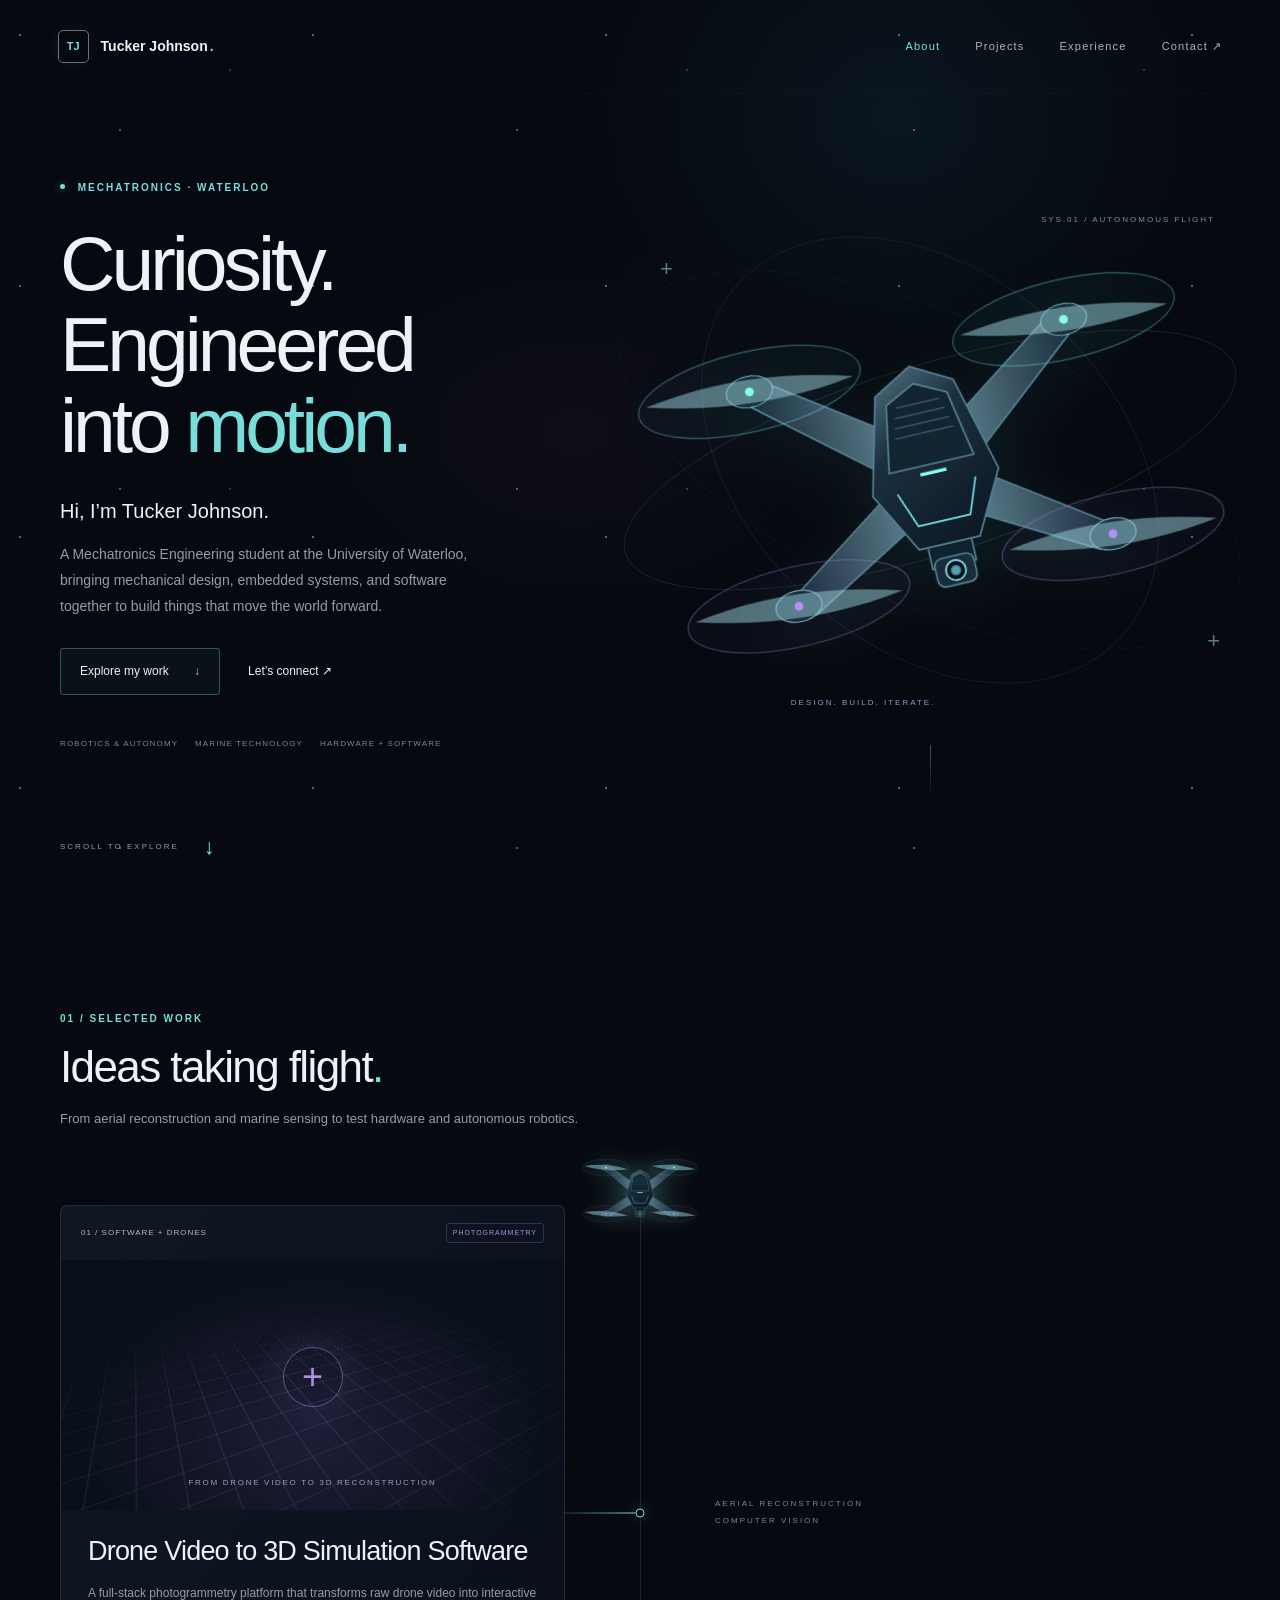
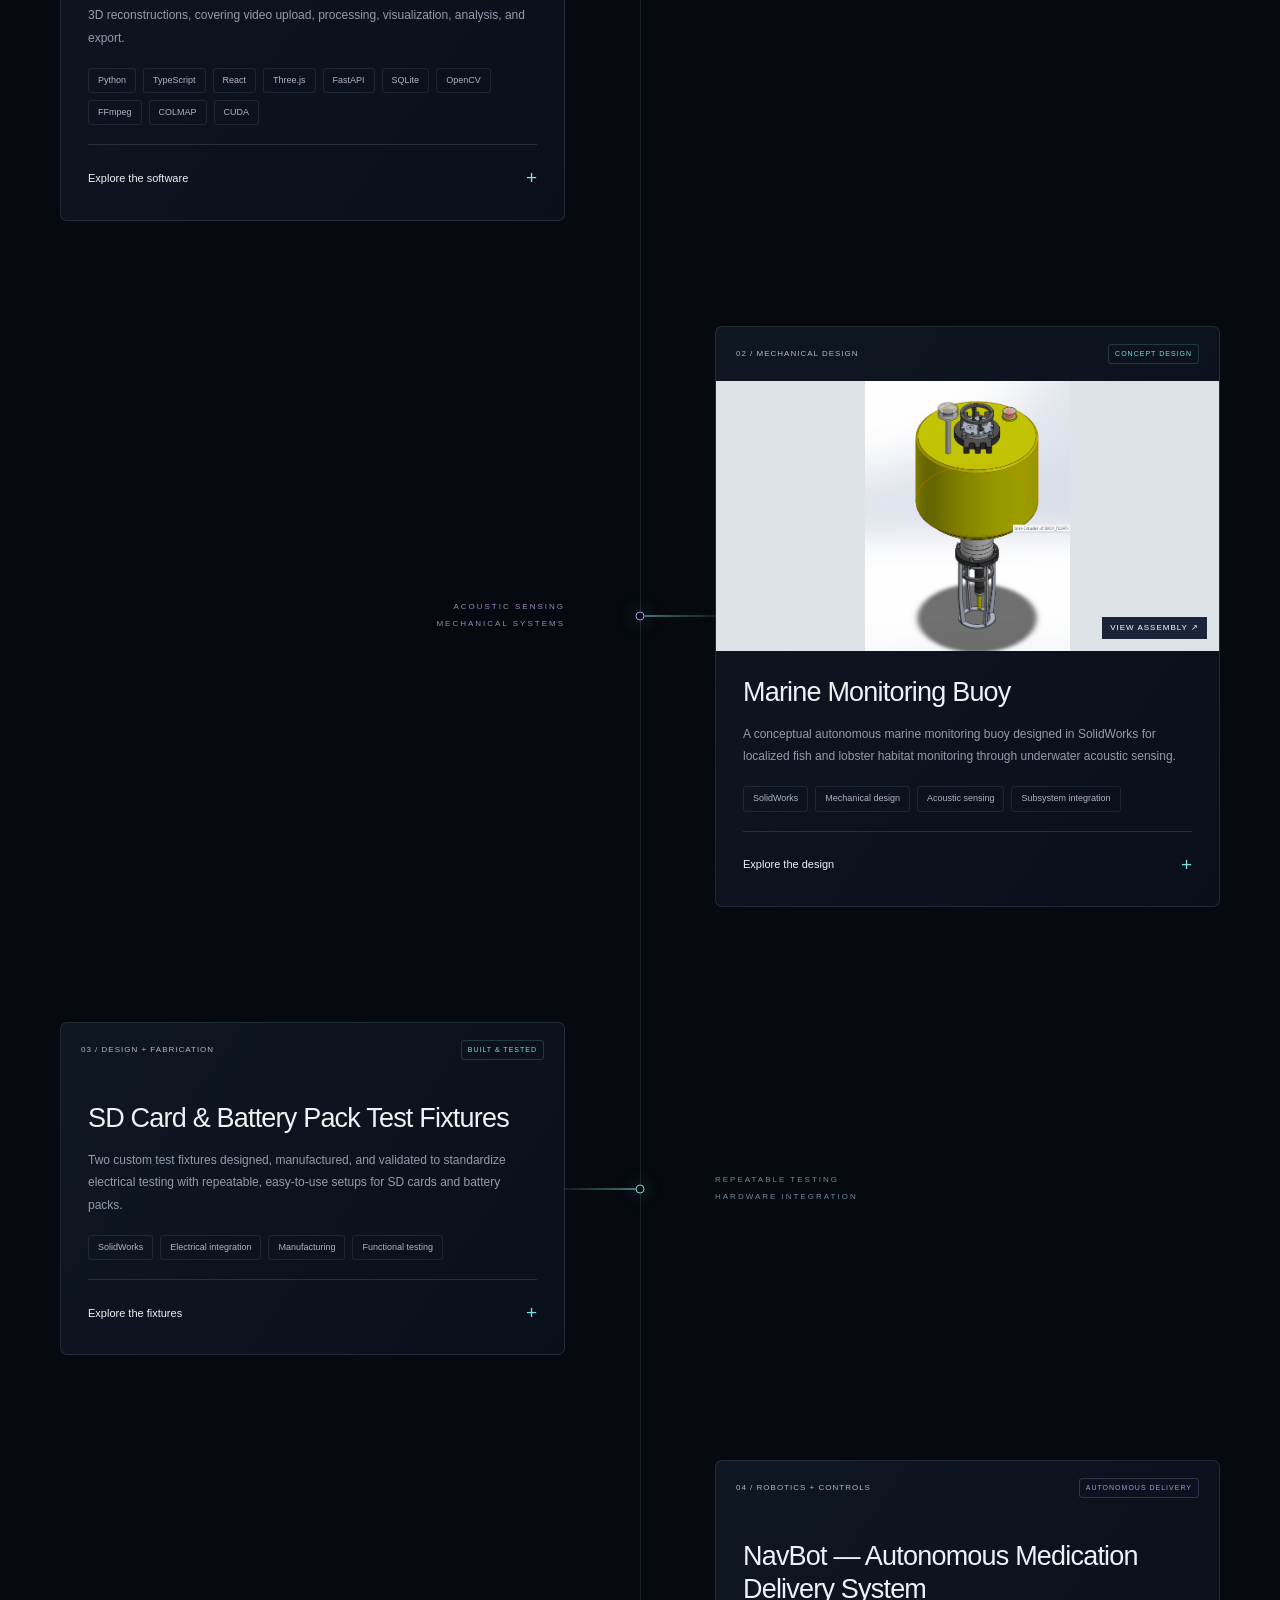
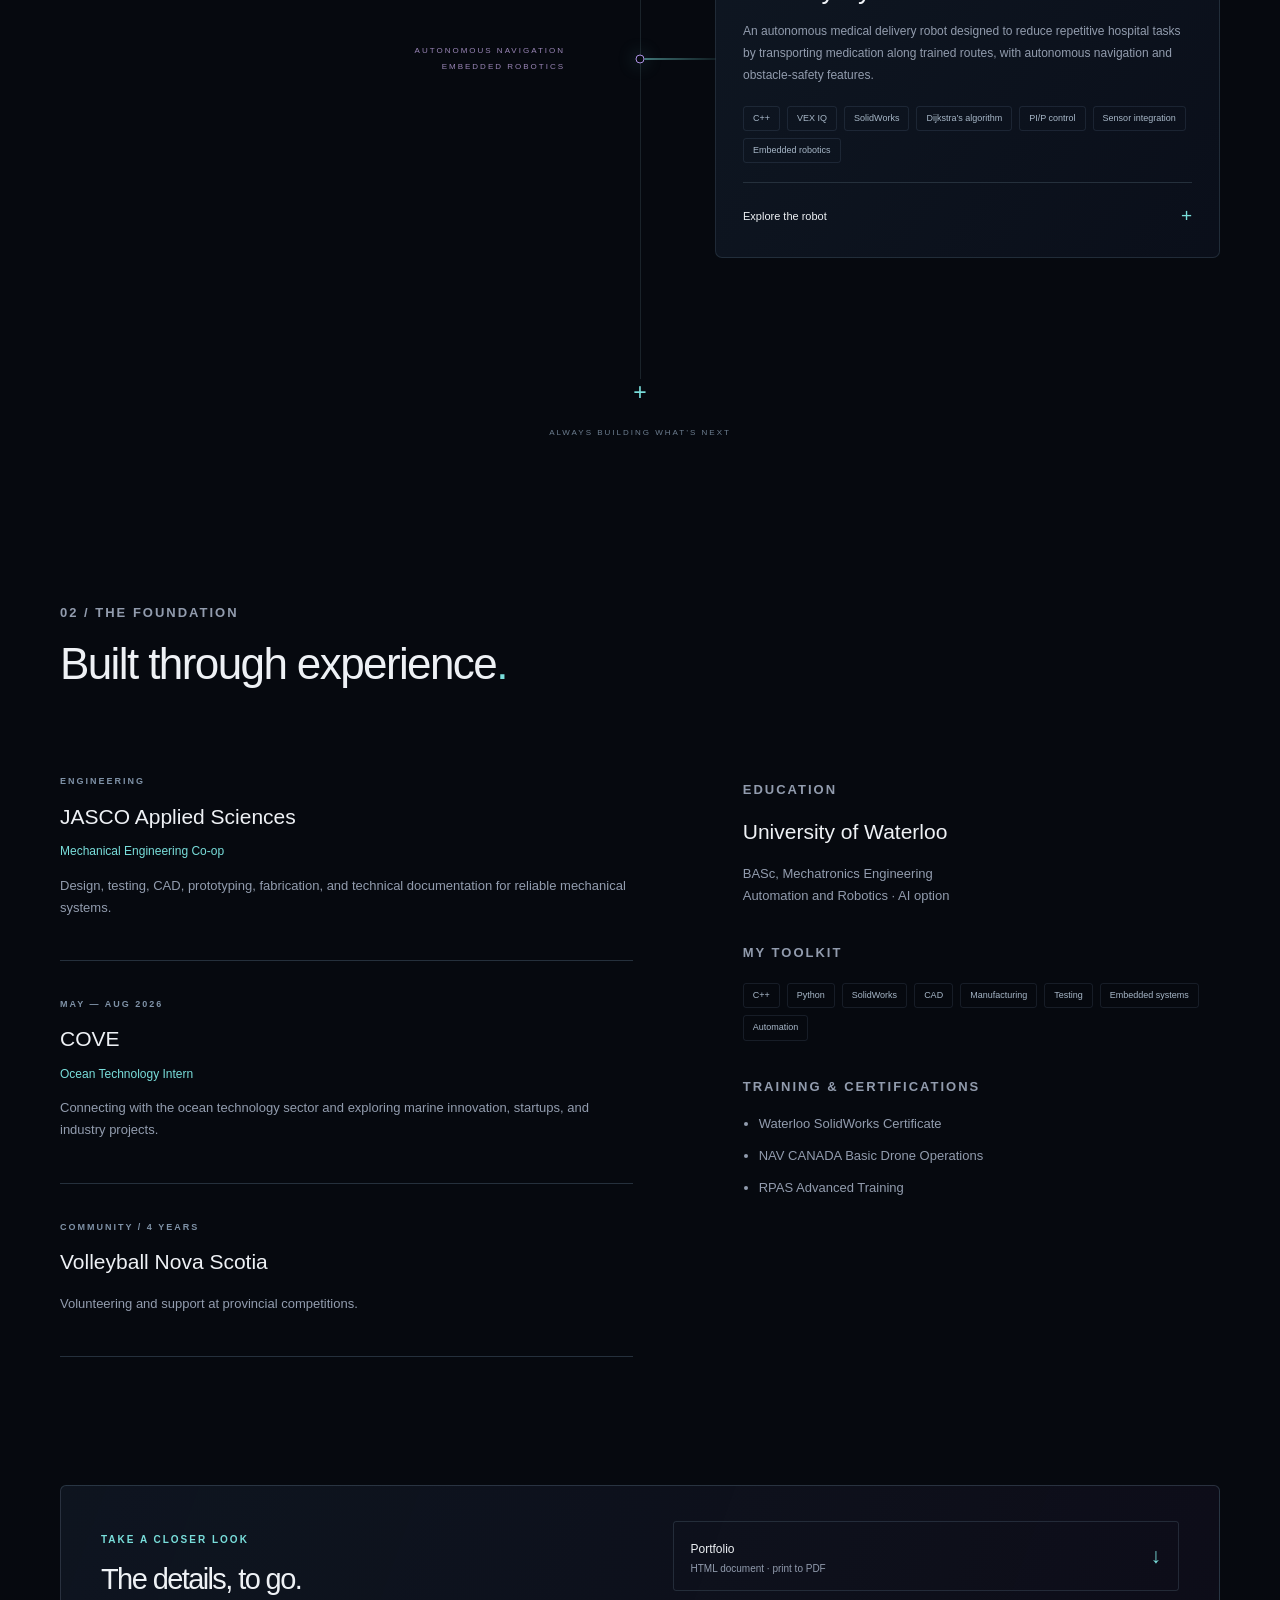
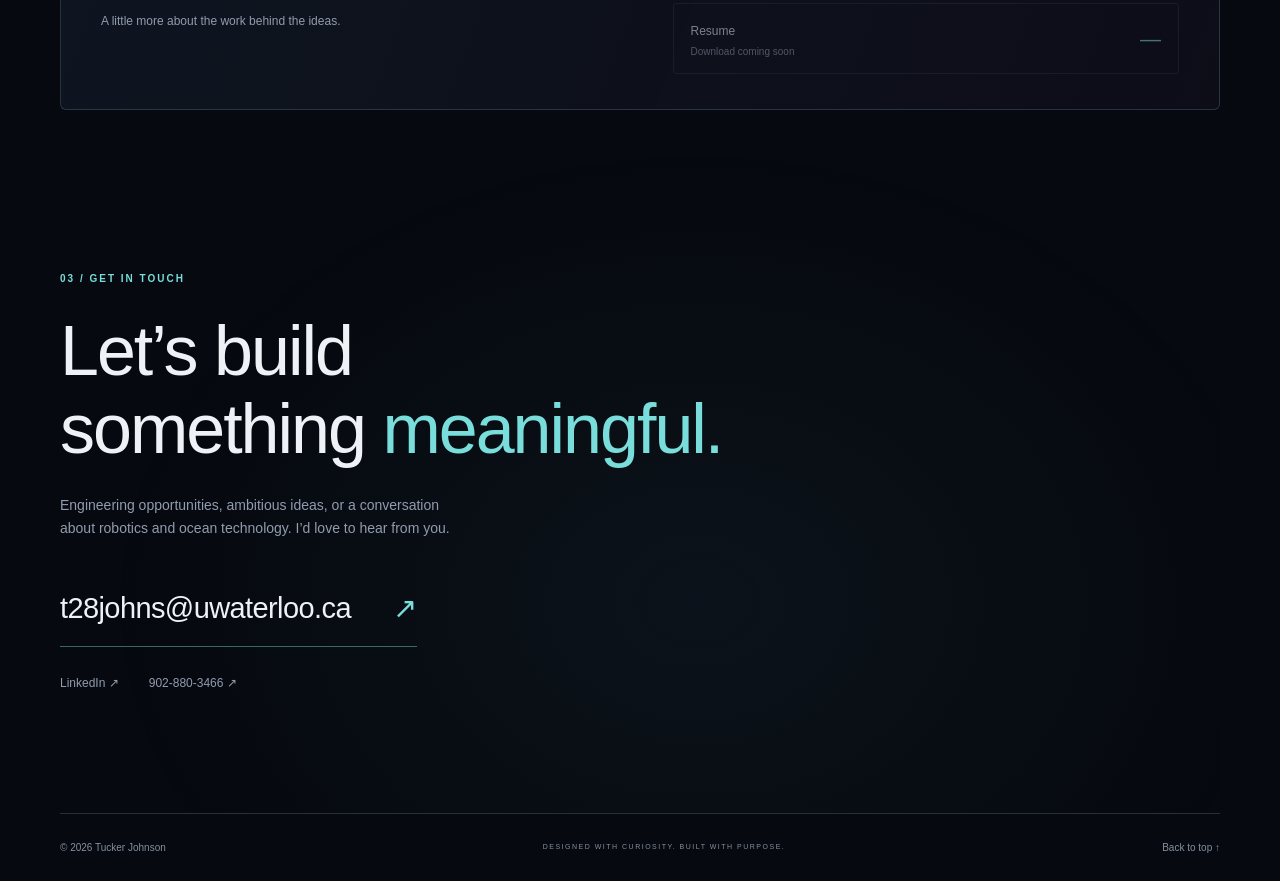
==== commit 11bed9b4: "Updated Projects" ====
--- a/index.html
+++ b/index.html
@@ -75,7 +75,7 @@
 <p class="eyebrow">01 / SELECTED WORK</p>
 <h2>Ideas taking flight<span>.</span>
 </h2>
-<p class="muted">From beneath the surface to a different point of view.</p>
+<p class="muted">From aerial reconstruction and marine sensing to test hardware and autonomous robotics.</p>
 </div>
 <div class="flight-path" aria-hidden="true">
 <div class="flight-progress">
@@ -83,64 +83,102 @@
 <div class="journey-drone" id="journey-drone">
 </div>
 </div>
-<article class="project project-left" id="marine-buoy">
-<span class="waypoint" aria-hidden="true">
-</span>
+<article class="project project-left" id="drone-simulation">
+<span class="waypoint" aria-hidden="true"></span>
 <div class="project-card">
-<div class="card-topline">
-<span>01 / MECHANICAL DESIGN</span>
-<span class="pill">CONCEPT DESIGN</span>
-</div>
-<button class="project-image" data-image="assets/projects/glider/BUOY_1.png" data-caption="Autonomous marine monitoring buoy — overall assembly" aria-label="Enlarge marine monitoring buoy assembly">
+<div class="card-topline"><span>01 / SOFTWARE + DRONES</span><span class="pill violet">PHOTOGRAMMETRY</span></div>
+<div class="terrain-art" aria-hidden="true">
+<div class="terrain-grid"></div><span class="terrain-marker">+</span>
+<span class="terrain-caption">FROM DRONE VIDEO TO 3D RECONSTRUCTION</span>
+</div>
+<div class="project-copy">
+<h3>Drone Video to 3D Simulation Software</h3>
+<p>A full-stack photogrammetry platform that transforms raw drone video into interactive 3D reconstructions, covering video upload, processing, visualization, analysis, and export.</p>
+<div class="tags"><span>Python</span><span>TypeScript</span><span>React</span><span>Three.js</span><span>FastAPI</span><span>SQLite</span><span>OpenCV</span><span>FFmpeg</span><span>COLMAP</span><span>CUDA</span></div>
+<details>
+<summary>Explore the software <span aria-hidden="true">+</span></summary>
+<ul class="project-details">
+<li><strong>Automated vision pipeline.</strong> FFmpeg, OpenCV, and COLMAP handle frame extraction, image-quality filtering, feature detection and matching, camera pose estimation, sparse reconstruction, and CUDA-accelerated dense reconstruction.</li>
+<li><strong>Reconstruction outputs.</strong> Sparse and dense point clouds, CPU-generated sparse meshes, and Poisson dense meshes have dedicated processing timelines and quality controls for each stage.</li>
+<li><strong>Interactive analysis.</strong> A React and Three.js environment supports camera trajectories, real-world scaling, distance and area measurements, elevation analysis, point inspection, annotations, and point-cloud cleanup.</li>
+<li><strong>Smart Retry.</strong> The system analyzes image registration, feature coverage, verified-match connectivity, reconstruction quality, and previous retry results to diagnose failed or partial reconstructions and selectively rerun only the necessary stages.</li>
+<li><strong>Project and job management.</strong> A FastAPI and SQLite backend manages projects, reconstruction jobs, processing state, artifacts, and reconstruction history.</li>
+<li><strong>Comparison and export.</strong> Tools compare reconstruction runs and export point clouds, meshes, measurements, maps, and reconstruction reports.</li>
+</ul>
+</details>
+</div>
+</div>
+<span class="node-label">AERIAL RECONSTRUCTION<br>COMPUTER VISION</span>
+</article>
+<article class="project project-right" id="marine-buoy">
+<span class="waypoint" aria-hidden="true"></span>
+<span class="node-label">ACOUSTIC SENSING<br>MECHANICAL SYSTEMS</span>
+<div class="project-card">
+<div class="card-topline"><span>02 / MECHANICAL DESIGN</span><span class="pill">CONCEPT DESIGN</span></div>
+<button class="project-image" type="button" data-image="assets/projects/glider/BUOY_1.png" data-caption="Autonomous marine monitoring buoy &mdash; overall assembly" aria-label="Enlarge marine monitoring buoy assembly">
 <img src="assets/projects/glider/BUOY_1.png" alt="CAD model of the autonomous marine monitoring buoy" loading="lazy">
-<span>VIEW ASSEMBLY ↗</span>
+<span>VIEW ASSEMBLY &#8599;</span>
 </button>
 <div class="project-copy">
-<h3>Listening beneath<br>the surface.</h3>
-<p>A conceptual autonomous marine buoy for monitoring fish and lobster activity. Acoustic sensing, onboard storage, and wireless communication in a sealed, field-deployable platform.</p>
-<div class="tags">
-<span>SolidWorks</span>
-<span>Mechanical design</span>
-<span>Ocean technology</span>
-</div>
+<h3>Marine Monitoring Buoy</h3>
+<p>A conceptual autonomous marine monitoring buoy designed in SolidWorks for localized fish and lobster habitat monitoring through underwater acoustic sensing.</p>
+<div class="tags"><span>SolidWorks</span><span>Mechanical design</span><span>Acoustic sensing</span><span>Subsystem integration</span></div>
 <details>
-<summary>Explore the design <span>+</span>
-</summary>
-<p>A modular electronics chassis and 96-cell battery pack sit inside an O-ring-sealed pressure housing. The design includes a 15 psi pressure relief valve and a hydrophone specified for 10 Hz–200 kHz sensing at depths up to 100 m.</p>
-<p>Eight 64 GB SD cards provide onboard storage. A surface antenna, navigation light, handling rings, and hydrophone guard support deployment and retrieval.</p>
-<div class="gallery" id="buoy-gallery">
-</div>
+<summary>Explore the design <span aria-hidden="true">+</span></summary>
+<ul class="project-details">
+<li><strong>Sealed pressure housing.</strong> O-ring endcaps protect the battery system, electronics chassis, and data-storage hardware inside the underwater housing.</li>
+<li><strong>Modular internal layout.</strong> A high-capacity battery pack, WiFi PCB, power and control electronics, and multiple SD cards provide power, communication, and onboard acoustic data storage.</li>
+<li><strong>Integrated endcaps.</strong> The hydrophone, pressure relief valve, electrical connections, and anode are positioned with sealing, component placement, and accessibility in mind.</li>
+<li><strong>Surface structure.</strong> The buoy supports the underwater housing while incorporating a navigation light, WiFi communication hardware, and hydrophone protection.</li>
+<li><strong>Complete assembly.</strong> Individual SolidWorks part models and subsystem integration enable evaluation of packaging, fit, component clearances, and the overall mechanical architecture.</li>
+</ul>
+<div class="gallery" id="buoy-gallery"></div>
 </details>
 </div>
 </div>
-<span class="node-label">ACOUSTIC SENSING<br>MECHANICAL SYSTEMS</span>
-</article>
-<article class="project project-right">
-<span class="waypoint" aria-hidden="true">
-</span>
-<span class="node-label">AERIAL PERSPECTIVES<br>SOFTWARE SYSTEMS</span>
+</article>
+<article class="project project-left" id="test-fixtures">
+<span class="waypoint" aria-hidden="true"></span>
 <div class="project-card">
-<div class="card-topline">
-<span>02 / SOFTWARE + DRONES</span>
-<span class="pill violet">COMING SOON</span>
-</div>
-<div class="terrain-art" aria-hidden="true">
-<div class="terrain-grid">
-</div>
-<span class="terrain-marker">+</span>
-<span class="terrain-caption">RECONSTRUCTING A NEW PERSPECTIVE</span>
-</div>
+<div class="card-topline"><span>03 / DESIGN + FABRICATION</span><span class="pill">BUILT &amp; TESTED</span></div>
 <div class="project-copy">
-<h3>A new dimension<br>of exploration.</h3>
-<p>Turning drone photos and video into a 3D visualization. An aerial point of view that lets you look around and explore the surrounding environment.</p>
-<div class="tags">
-<span>Drone imagery</span>
-<span>3D visualization</span>
-<span>Software</span>
-</div>
-<p class="development-note">
-<span class="status-dot">
-</span> Concept in development — more to come.</p>
+<h3>SD Card &amp; Battery Pack Test Fixtures</h3>
+<p>Two custom test fixtures designed, manufactured, and validated to standardize electrical testing with repeatable, easy-to-use setups for SD cards and battery packs.</p>
+<div class="tags"><span>SolidWorks</span><span>Electrical integration</span><span>Manufacturing</span><span>Functional testing</span></div>
+<details>
+<summary>Explore the fixtures <span aria-hidden="true">+</span></summary>
+<ul class="project-details">
+<li><strong>Component integration.</strong> Existing PCBs, switches, power and Ethernet connectors, SD card hardware, banana jacks, LEDs, and voltage displays are integrated into custom fixture designs.</li>
+<li><strong>Mechanical design.</strong> Custom mounting plates, supports, enclosures, and complete SolidWorks assemblies are supported by detailed part and assembly drawings for manufacturing.</li>
+<li><strong>Electrical documentation.</strong> Wiring diagrams for both fixtures define component connections and support assembly, testing, and future troubleshooting.</li>
+<li><strong>Hands-on fabrication.</strong> Manufacturing and assembly involved drilling, soldering, wiring, component mounting, and mechanical assembly, alongside sourcing and ordering components.</li>
+<li><strong>Validation.</strong> Both completed fixtures underwent electrical continuity and connection checks, functional testing, and verification of SD card and battery pack testing operations.</li>
+</ul>
+</details>
+</div>
+</div>
+<span class="node-label">REPEATABLE TESTING<br>HARDWARE INTEGRATION</span>
+</article>
+<article class="project project-right" id="navbot">
+<span class="waypoint" aria-hidden="true"></span>
+<span class="node-label">AUTONOMOUS NAVIGATION<br>EMBEDDED ROBOTICS</span>
+<div class="project-card">
+<div class="card-topline"><span>04 / ROBOTICS + CONTROLS</span><span class="pill violet">AUTONOMOUS DELIVERY</span></div>
+<div class="project-copy">
+<h3>NavBot &mdash; Autonomous Medication Delivery System</h3>
+<p>An autonomous medical delivery robot designed to reduce repetitive hospital tasks by transporting medication along trained routes, with autonomous navigation and obstacle-safety features.</p>
+<div class="tags"><span>C++</span><span>VEX IQ</span><span>SolidWorks</span><span>Dijkstra&rsquo;s algorithm</span><span>PI/P control</span><span>Sensor integration</span><span>Embedded robotics</span></div>
+<details>
+<summary>Explore the robot <span aria-hidden="true">+</span></summary>
+<ul class="project-details">
+<li><strong>Chassis and drivetrain.</strong> A rigid VEX-based chassis was designed and constructed, with iterations to the frame, wheel supports, and component mounts to improve stability, weight distribution, and driving performance.</li>
+<li><strong>Medication access.</strong> A motor-actuated box uses a hinged lid, lever-style opening mechanism, and secondary motorized lock to securely store medication and automatically provide access at delivery locations.</li>
+<li><strong>Train and replay.</strong> Training and Autonomous modes programmed in C++ let operators manually train routes while recording drive distances and headings, then autonomously replay stored routes.</li>
+<li><strong>Shortest-path planning.</strong> Dijkstra&rsquo;s algorithm uses an adjacency-matrix representation of stored routes to determine and execute the shortest available path between hospital locations.</li>
+<li><strong>Closed-loop control.</strong> Proportional and PI heading control dynamically correct motor output during straight-line driving and turns to reduce drift and improve autonomous path accuracy.</li>
+<li><strong>Sensor feedback.</strong> Distance, bumper, touch, inertial, and motor feedback support obstacle detection, collision response, heading control, and automated medication-box operation.</li>
+</ul>
+</details>
 </div>
 </div>
 </article>
--- a/styles.css
+++ b/styles.css
@@ -1001,3 +1001,18 @@
     .hero-actions { gap: 18px; }
     .contact h2 { font-size: 39px; }
 }
+
+.project-details {
+    margin: 18px 0;
+    padding-left: 18px;
+    color: var(--muted);
+    font-size: 12px;
+    line-height: 1.85;
+}
+.project-details li + li {
+    margin-top: 13px;
+}
+.project-details strong {
+    color: var(--text);
+    font-weight: 500;
+}
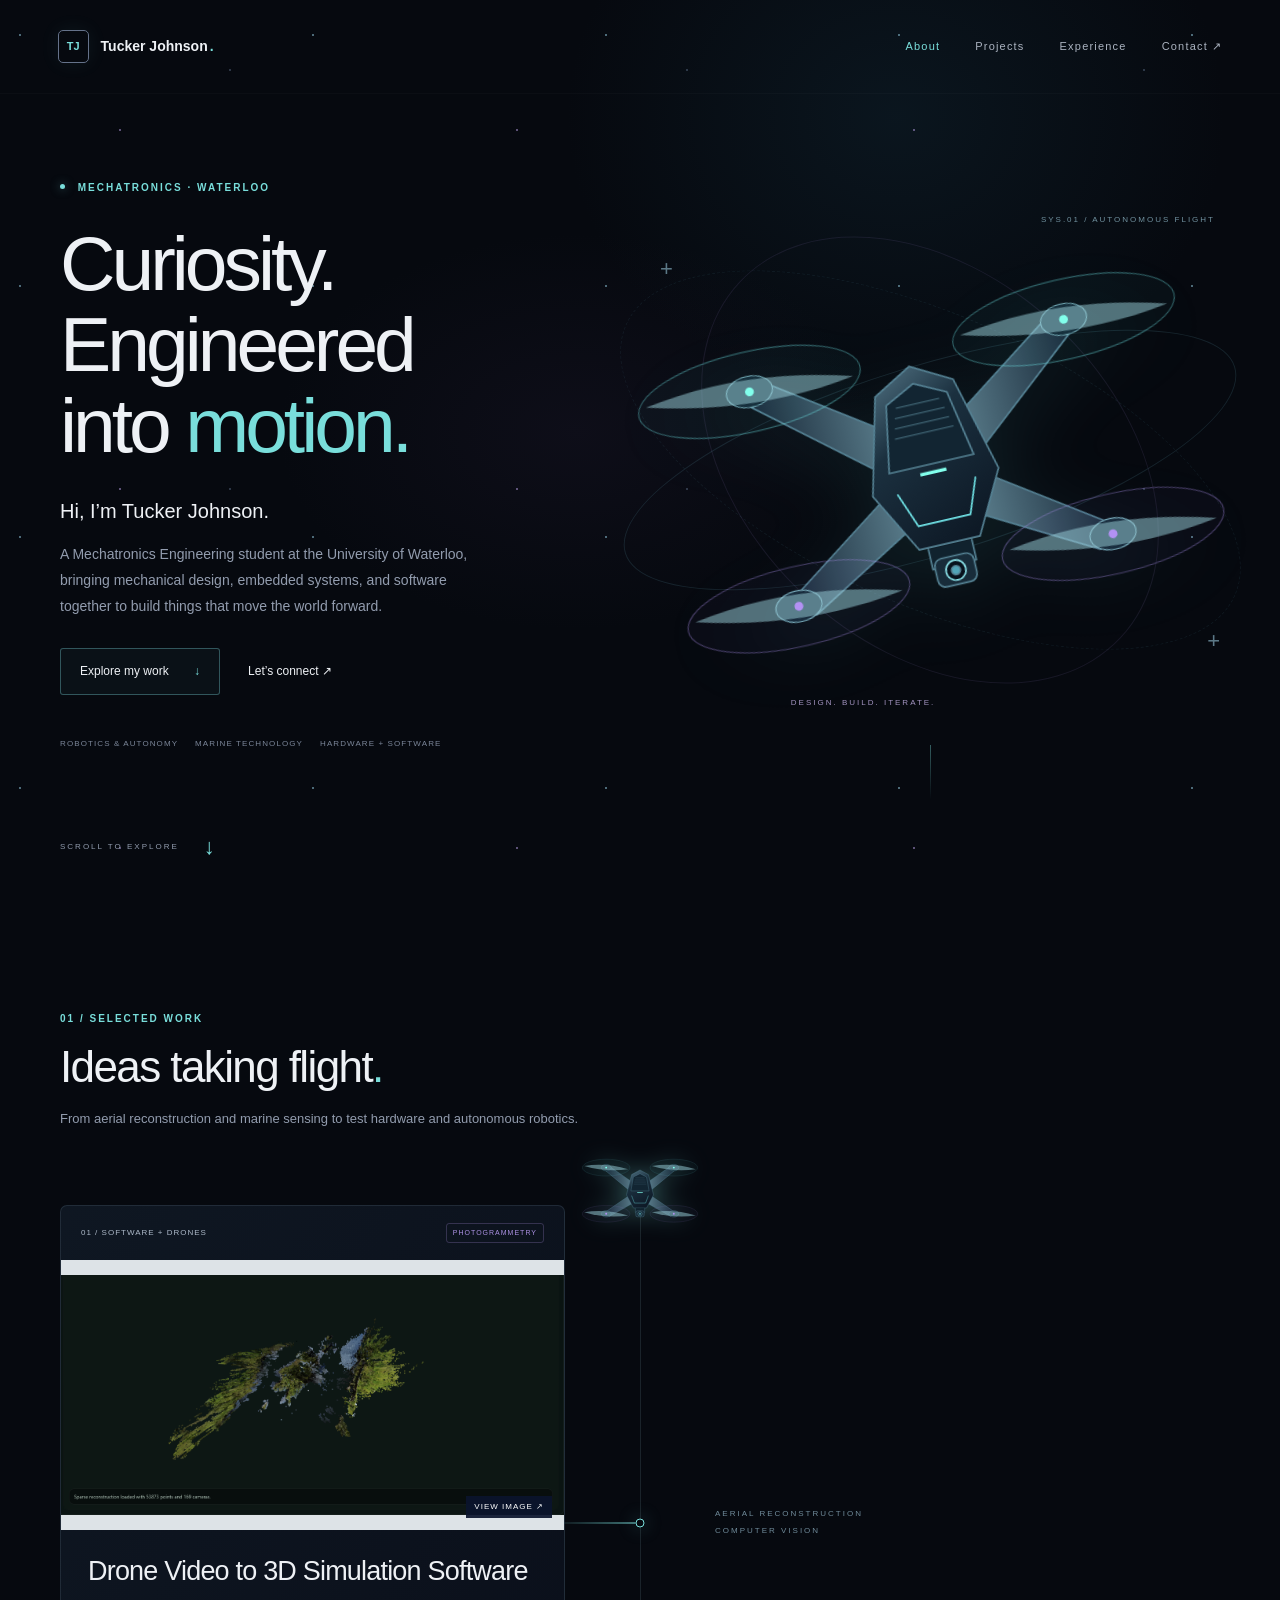
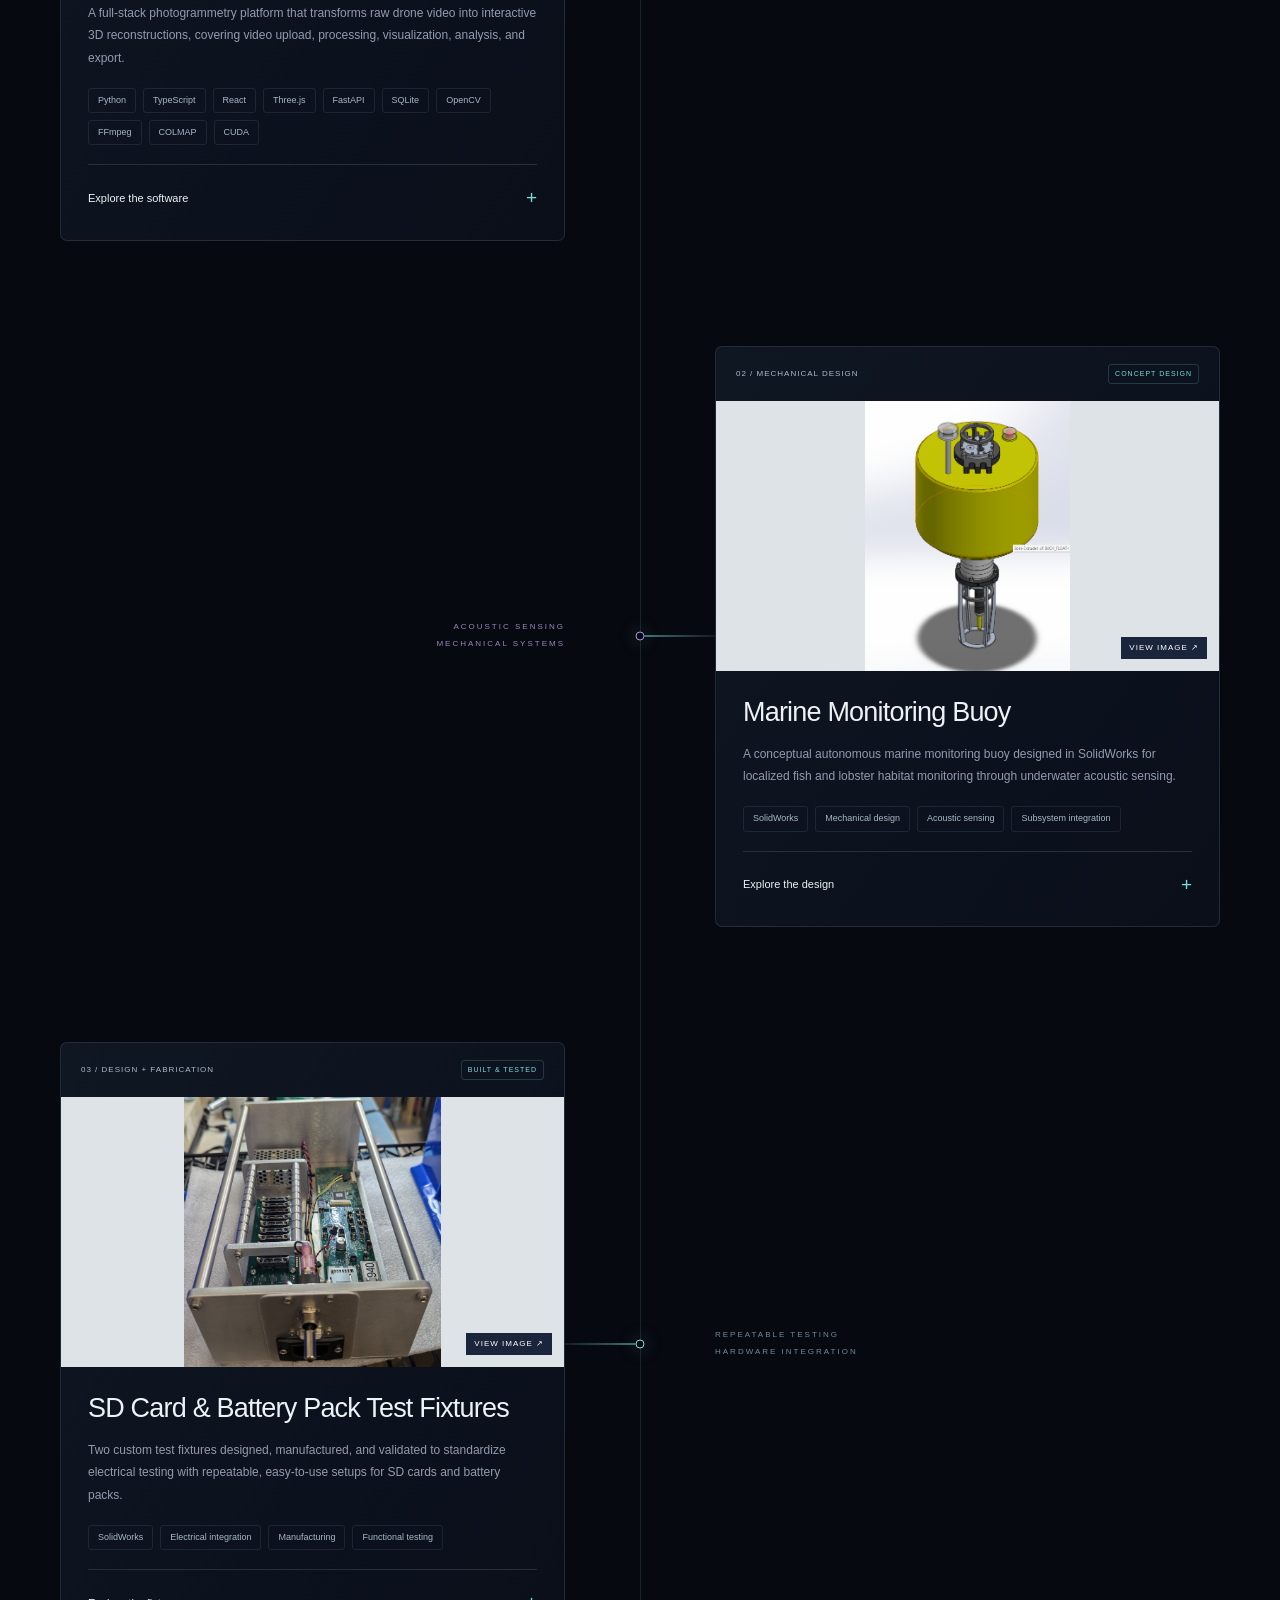
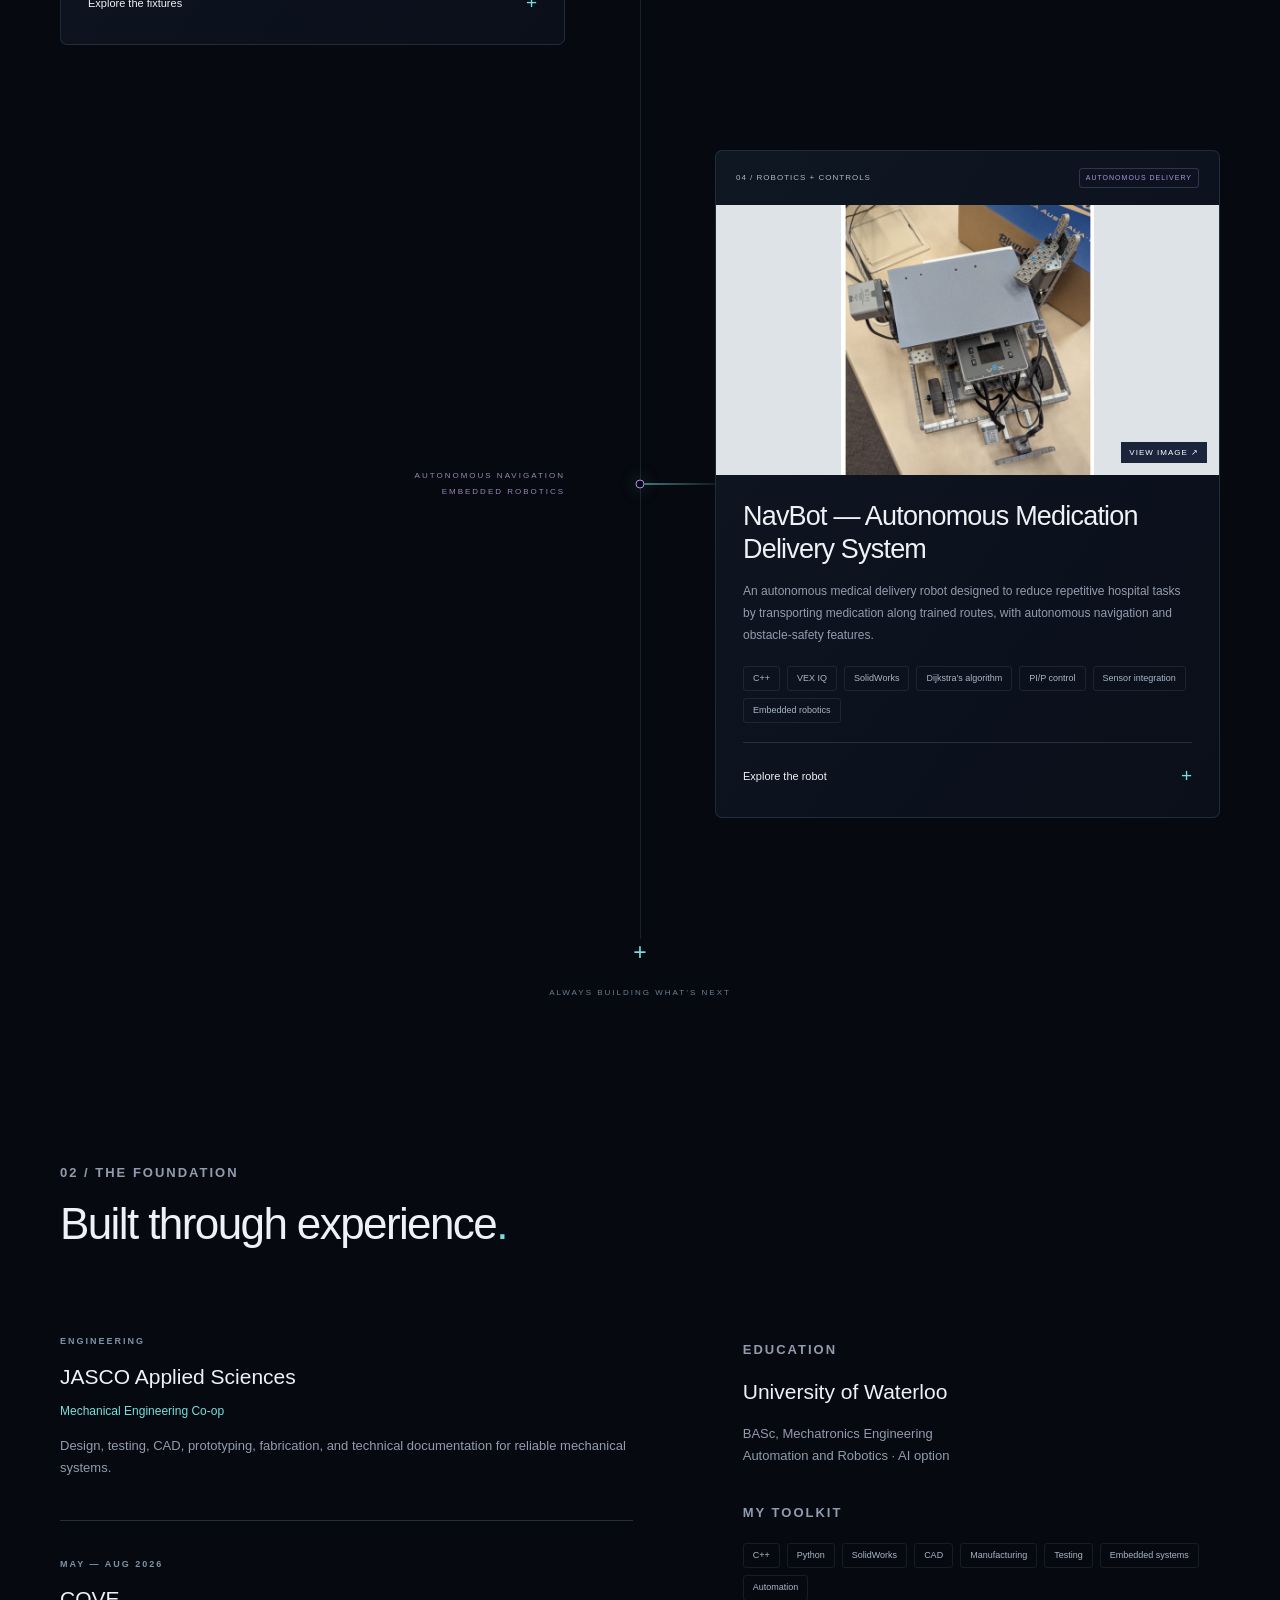
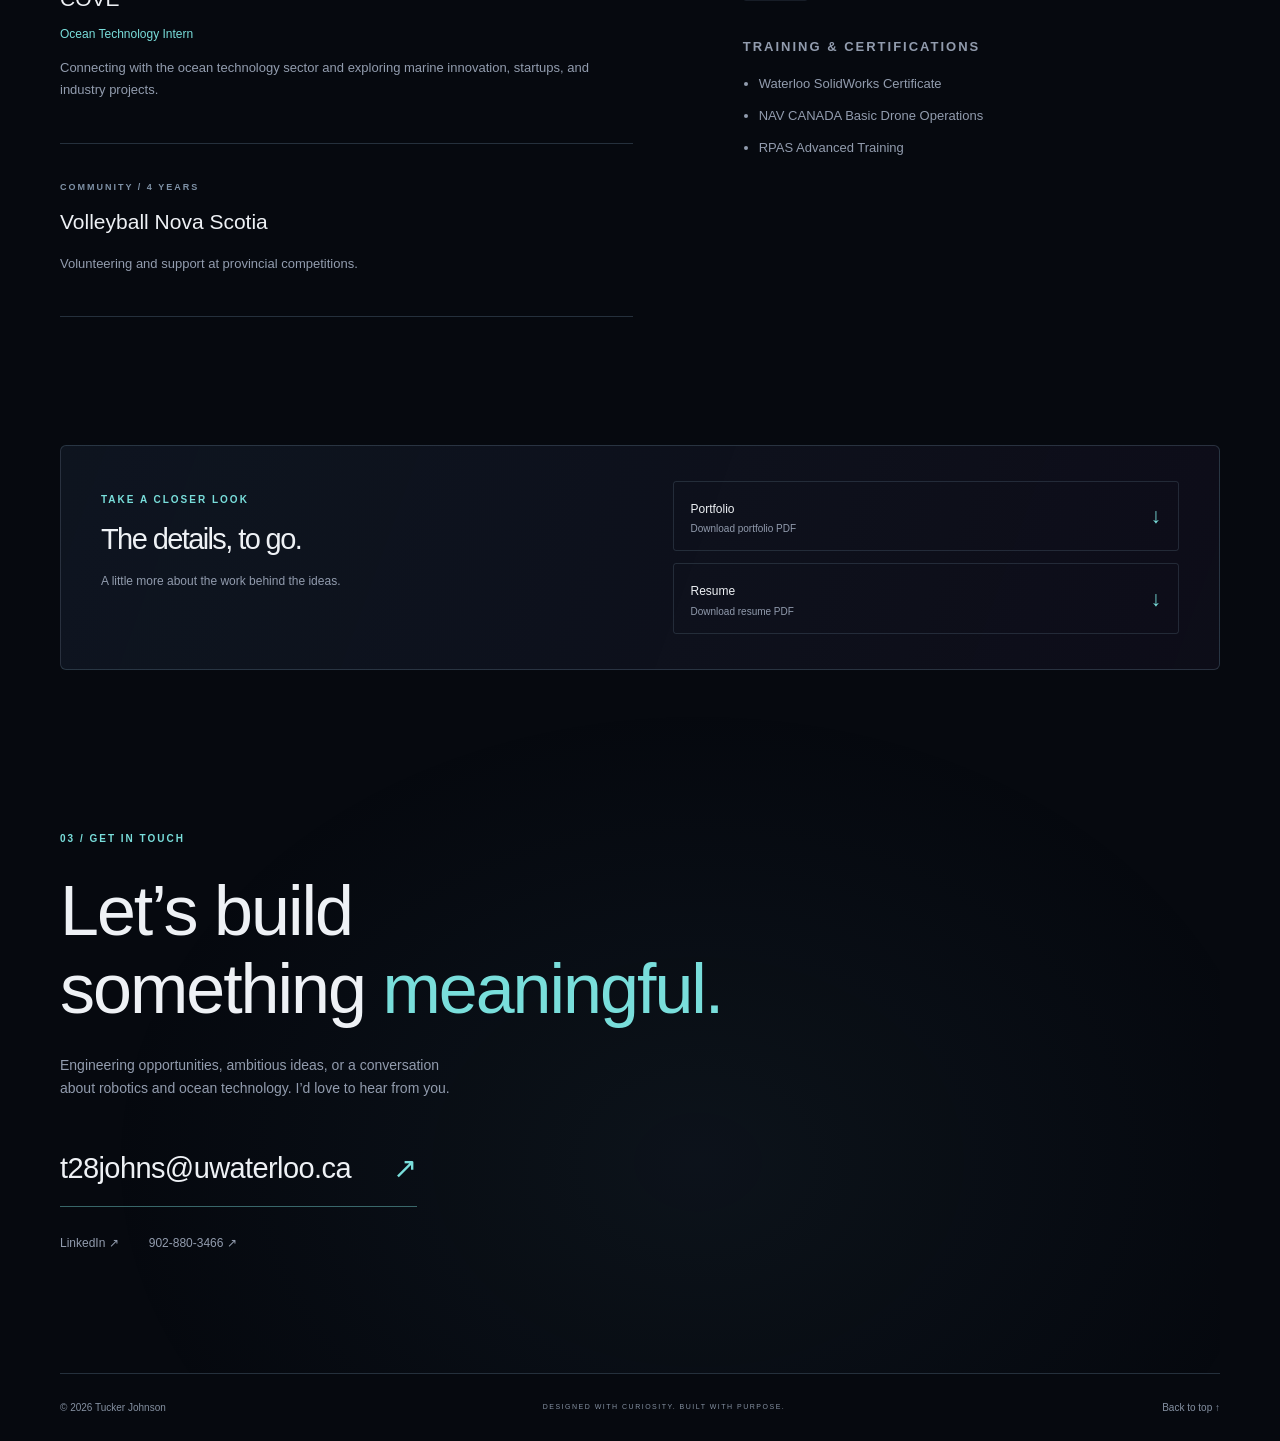
==== commit e2460da2: "Added photos and pdfs" ====
--- a/index.html
+++ b/index.html
@@ -87,10 +87,10 @@
 <span class="waypoint" aria-hidden="true"></span>
 <div class="project-card">
 <div class="card-topline"><span>01 / SOFTWARE + DRONES</span><span class="pill violet">PHOTOGRAMMETRY</span></div>
-<div class="terrain-art" aria-hidden="true">
-<div class="terrain-grid"></div><span class="terrain-marker">+</span>
-<span class="terrain-caption">FROM DRONE VIDEO TO 3D RECONSTRUCTION</span>
-</div>
+<button class="project-image" type="button" data-image="assets/projects/Drone%20Software/Dense_Points.png" data-caption="Dense point-cloud reconstruction" aria-label="Enlarge dense point-cloud reconstruction">
+<img src="assets/projects/Drone%20Software/Dense_Points.png" alt="Dense point-cloud reconstruction" loading="lazy" decoding="async">
+<span>VIEW IMAGE &#8599;</span>
+</button>
 <div class="project-copy">
 <h3>Drone Video to 3D Simulation Software</h3>
 <p>A full-stack photogrammetry platform that transforms raw drone video into interactive 3D reconstructions, covering video upload, processing, visualization, analysis, and export.</p>
@@ -105,6 +105,17 @@
 <li><strong>Project and job management.</strong> A FastAPI and SQLite backend manages projects, reconstruction jobs, processing state, artifacts, and reconstruction history.</li>
 <li><strong>Comparison and export.</strong> Tools compare reconstruction runs and export point clouds, meshes, measurements, maps, and reconstruction reports.</li>
 </ul>
+<div class="gallery" role="group" aria-label="Drone Software additional images">
+<button type="button" data-image="assets/projects/Drone%20Software/Dashboard.png" data-caption="Drone reconstruction project dashboard" aria-label="Enlarge drone reconstruction project dashboard">
+<img src="assets/projects/Drone%20Software/Dashboard.png" alt="Drone reconstruction project dashboard" loading="lazy" decoding="async">
+</button>
+<button type="button" data-image="assets/projects/Drone%20Software/Sparsh_Points.png" data-caption="Sparse point-cloud reconstruction" aria-label="Enlarge sparse point-cloud reconstruction">
+<img src="assets/projects/Drone%20Software/Sparsh_Points.png" alt="Sparse point-cloud reconstruction" loading="lazy" decoding="async">
+</button>
+<button type="button" data-image="assets/projects/Drone%20Software/Dense_Mesh.png" data-caption="Dense mesh reconstruction" aria-label="Enlarge dense mesh reconstruction">
+<img src="assets/projects/Drone%20Software/Dense_Mesh.png" alt="Dense mesh reconstruction" loading="lazy" decoding="async">
+</button>
+</div>
 </details>
 </div>
 </div>
@@ -115,9 +126,9 @@
 <span class="node-label">ACOUSTIC SENSING<br>MECHANICAL SYSTEMS</span>
 <div class="project-card">
 <div class="card-topline"><span>02 / MECHANICAL DESIGN</span><span class="pill">CONCEPT DESIGN</span></div>
-<button class="project-image" type="button" data-image="assets/projects/glider/BUOY_1.png" data-caption="Autonomous marine monitoring buoy &mdash; overall assembly" aria-label="Enlarge marine monitoring buoy assembly">
-<img src="assets/projects/glider/BUOY_1.png" alt="CAD model of the autonomous marine monitoring buoy" loading="lazy">
-<span>VIEW ASSEMBLY &#8599;</span>
+<button class="project-image" type="button" data-image="assets/projects/Marine%20Buoy/BUOY_1.png" data-caption="Marine monitoring buoy assembly" aria-label="Enlarge marine monitoring buoy assembly">
+<img src="assets/projects/Marine%20Buoy/BUOY_1.png" alt="Marine monitoring buoy assembly" loading="lazy" decoding="async">
+<span>VIEW IMAGE &#8599;</span>
 </button>
 <div class="project-copy">
 <h3>Marine Monitoring Buoy</h3>
@@ -132,7 +143,23 @@
 <li><strong>Surface structure.</strong> The buoy supports the underwater housing while incorporating a navigation light, WiFi communication hardware, and hydrophone protection.</li>
 <li><strong>Complete assembly.</strong> Individual SolidWorks part models and subsystem integration enable evaluation of packaging, fit, component clearances, and the overall mechanical architecture.</li>
 </ul>
-<div class="gallery" id="buoy-gallery"></div>
+<div class="gallery" role="group" aria-label="Marine Buoy additional images">
+<button type="button" data-image="assets/projects/Marine%20Buoy/BATTERY_PACK.png" data-caption="Marine buoy battery pack" aria-label="Enlarge marine buoy battery pack">
+<img src="assets/projects/Marine%20Buoy/BATTERY_PACK.png" alt="Marine buoy battery pack" loading="lazy" decoding="async">
+</button>
+<button type="button" data-image="assets/projects/Marine%20Buoy/HOUSING_2.png" data-caption="Marine buoy pressure housing" aria-label="Enlarge marine buoy pressure housing">
+<img src="assets/projects/Marine%20Buoy/HOUSING_2.png" alt="Marine buoy pressure housing" loading="lazy" decoding="async">
+</button>
+<button type="button" data-image="assets/projects/Marine%20Buoy/HOUSING_3.png" data-caption="Marine buoy pressure housing detail" aria-label="Enlarge marine buoy pressure housing detail">
+<img src="assets/projects/Marine%20Buoy/HOUSING_3.png" alt="Marine buoy pressure housing detail" loading="lazy" decoding="async">
+</button>
+<button type="button" data-image="assets/projects/Marine%20Buoy/HYDROPHONE.png" data-caption="Marine buoy hydrophone" aria-label="Enlarge marine buoy hydrophone">
+<img src="assets/projects/Marine%20Buoy/HYDROPHONE.png" alt="Marine buoy hydrophone" loading="lazy" decoding="async">
+</button>
+<button type="button" data-image="assets/projects/Marine%20Buoy/PRV_2.png" data-caption="Marine buoy pressure relief valve" aria-label="Enlarge marine buoy pressure relief valve">
+<img src="assets/projects/Marine%20Buoy/PRV_2.png" alt="Marine buoy pressure relief valve" loading="lazy" decoding="async">
+</button>
+</div>
 </details>
 </div>
 </div>
@@ -141,6 +168,10 @@
 <span class="waypoint" aria-hidden="true"></span>
 <div class="project-card">
 <div class="card-topline"><span>03 / DESIGN + FABRICATION</span><span class="pill">BUILT &amp; TESTED</span></div>
+<button class="project-image" type="button" data-image="assets/projects/Test%20Fixtures/SD_TOP.jpg" data-caption="SD card test fixture, top view" aria-label="Enlarge sd card test fixture, top view">
+<img src="assets/projects/Test%20Fixtures/SD_TOP.jpg" alt="SD card test fixture, top view" loading="lazy" decoding="async">
+<span>VIEW IMAGE &#8599;</span>
+</button>
 <div class="project-copy">
 <h3>SD Card &amp; Battery Pack Test Fixtures</h3>
 <p>Two custom test fixtures designed, manufactured, and validated to standardize electrical testing with repeatable, easy-to-use setups for SD cards and battery packs.</p>
@@ -154,6 +185,14 @@
 <li><strong>Hands-on fabrication.</strong> Manufacturing and assembly involved drilling, soldering, wiring, component mounting, and mechanical assembly, alongside sourcing and ordering components.</li>
 <li><strong>Validation.</strong> Both completed fixtures underwent electrical continuity and connection checks, functional testing, and verification of SD card and battery pack testing operations.</li>
 </ul>
+<div class="gallery" role="group" aria-label="Test Fixtures additional images">
+<button type="button" data-image="assets/projects/Test%20Fixtures/SD_SIDE.jpg" data-caption="SD card test fixture, side view" aria-label="Enlarge sd card test fixture, side view">
+<img src="assets/projects/Test%20Fixtures/SD_SIDE.jpg" alt="SD card test fixture, side view" loading="lazy" decoding="async">
+</button>
+<button type="button" data-image="assets/projects/Test%20Fixtures/BATTERY_PACK.jpg" data-caption="Battery pack test fixture" aria-label="Enlarge battery pack test fixture">
+<img src="assets/projects/Test%20Fixtures/BATTERY_PACK.jpg" alt="Battery pack test fixture" loading="lazy" decoding="async">
+</button>
+</div>
 </details>
 </div>
 </div>
@@ -164,6 +203,10 @@
 <span class="node-label">AUTONOMOUS NAVIGATION<br>EMBEDDED ROBOTICS</span>
 <div class="project-card">
 <div class="card-topline"><span>04 / ROBOTICS + CONTROLS</span><span class="pill violet">AUTONOMOUS DELIVERY</span></div>
+<button class="project-image" type="button" data-image="assets/projects/Navbot/Robot1.png" data-caption="NavBot medication delivery robot" aria-label="Enlarge navbot medication delivery robot">
+<img src="assets/projects/Navbot/Robot1.png" alt="NavBot medication delivery robot" loading="lazy" decoding="async">
+<span>VIEW IMAGE &#8599;</span>
+</button>
 <div class="project-copy">
 <h3>NavBot &mdash; Autonomous Medication Delivery System</h3>
 <p>An autonomous medical delivery robot designed to reduce repetitive hospital tasks by transporting medication along trained routes, with autonomous navigation and obstacle-safety features.</p>
@@ -178,6 +221,11 @@
 <li><strong>Closed-loop control.</strong> Proportional and PI heading control dynamically correct motor output during straight-line driving and turns to reduce drift and improve autonomous path accuracy.</li>
 <li><strong>Sensor feedback.</strong> Distance, bumper, touch, inertial, and motor feedback support obstacle detection, collision response, heading control, and automated medication-box operation.</li>
 </ul>
+<div class="gallery" role="group" aria-label="Navbot additional images">
+<button type="button" data-image="assets/projects/Navbot/Robot2.png" data-caption="NavBot robot, alternate view" aria-label="Enlarge navbot robot, alternate view">
+<img src="assets/projects/Navbot/Robot2.png" alt="NavBot robot, alternate view" loading="lazy" decoding="async">
+</button>
+</div>
 </details>
 </div>
 </div>
@@ -242,20 +290,20 @@
 <p class="muted">A little more about the work behind the ideas.</p>
 </div>
 <div class="download-actions">
-<a class="download-link" href="portfolio.html" download="Tucker-Johnson-Portfolio.html">
+<a class="download-link" href="assets/projects/Portfolio/Tucker_Johnson_Project_Portfolio.pdf" download="Tucker-Johnson-Portfolio.pdf">
 <span>
 <strong>Portfolio</strong>
-<small>HTML document · print to PDF</small>
+<small>Download portfolio PDF</small>
 </span>
 <span>↓</span>
 </a>
-<div class="download-link unavailable" aria-disabled="true">
+<a class="download-link" href="assets/projects/Resume/Tucker_Johnson_Resume.pdf" download="Tucker-Johnson-Resume.pdf">
 <span>
 <strong>Resume</strong>
-<small>Download coming soon</small>
+<small>Download resume PDF</small>
 </span>
-<span>—</span>
-</div>
+<span>&#8595;</span>
+</a>
 </div>
 </section>
 <section class="contact wrap" id="contact">
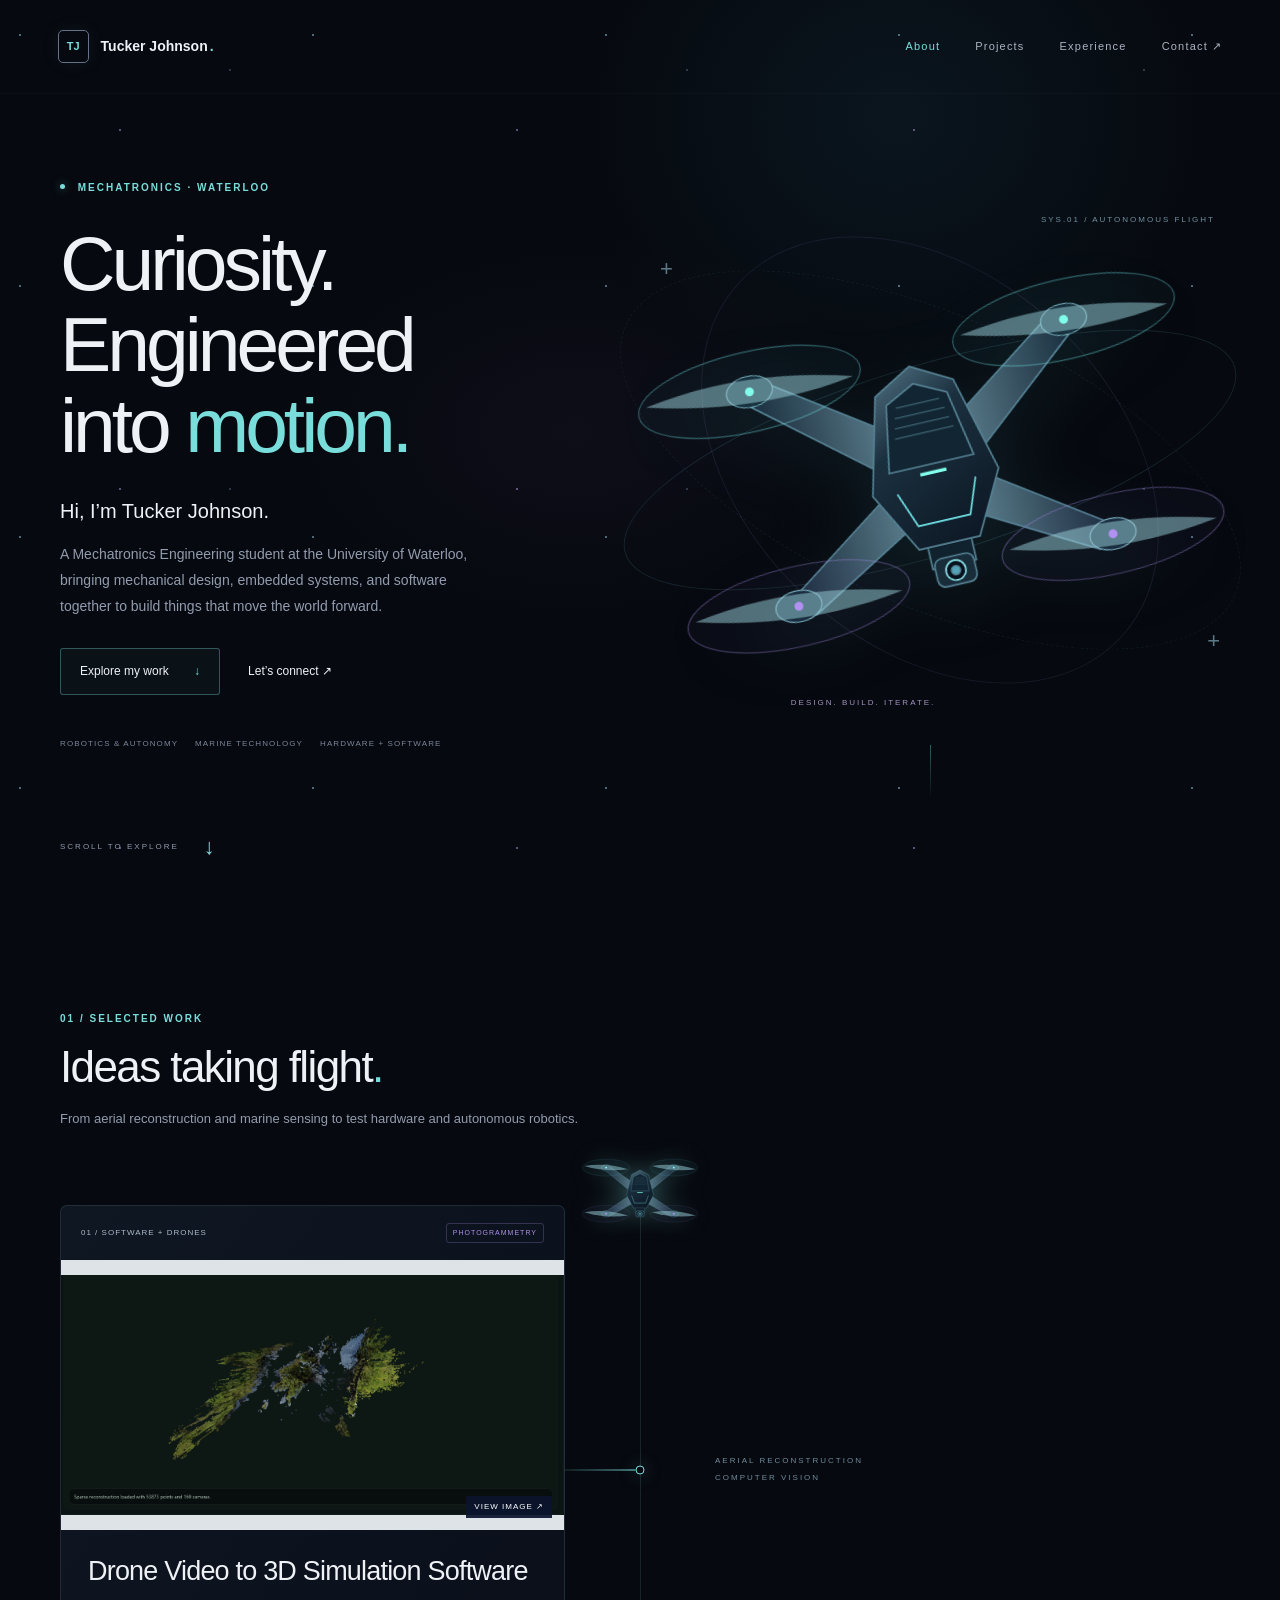
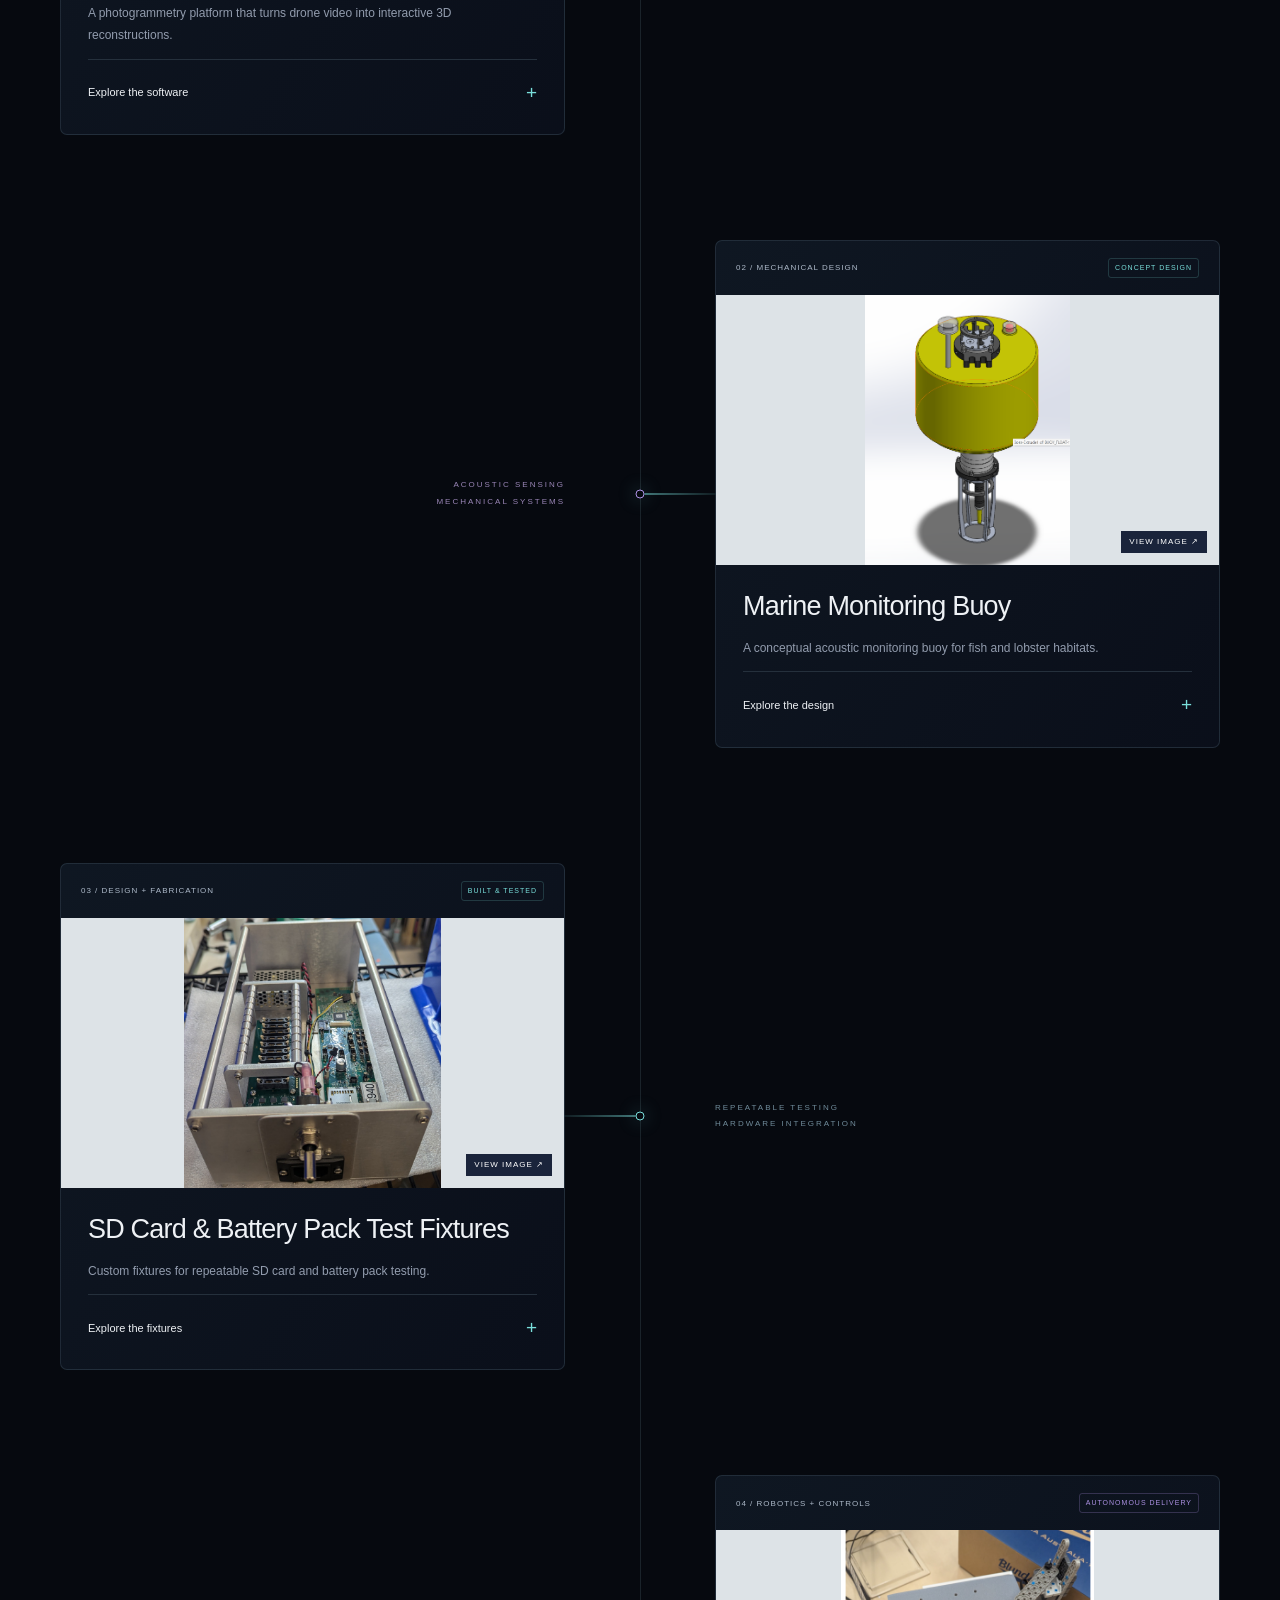
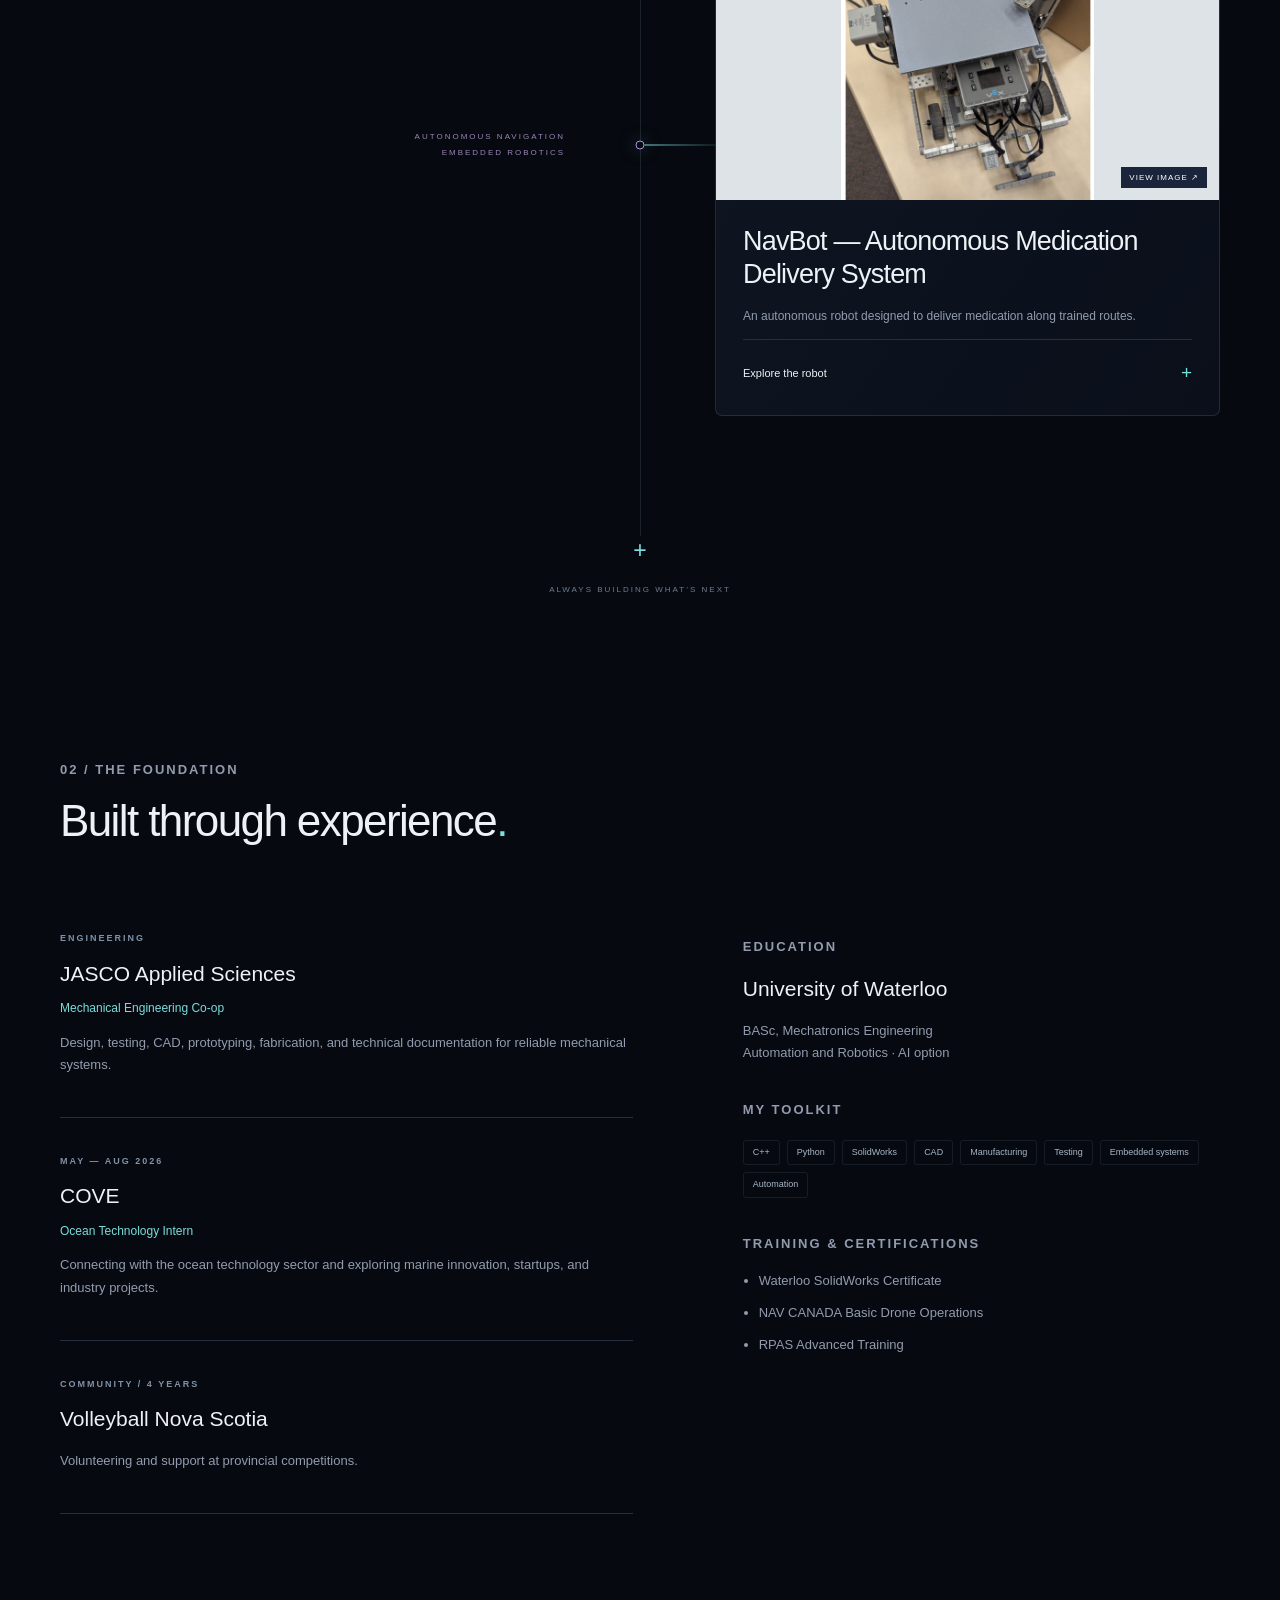
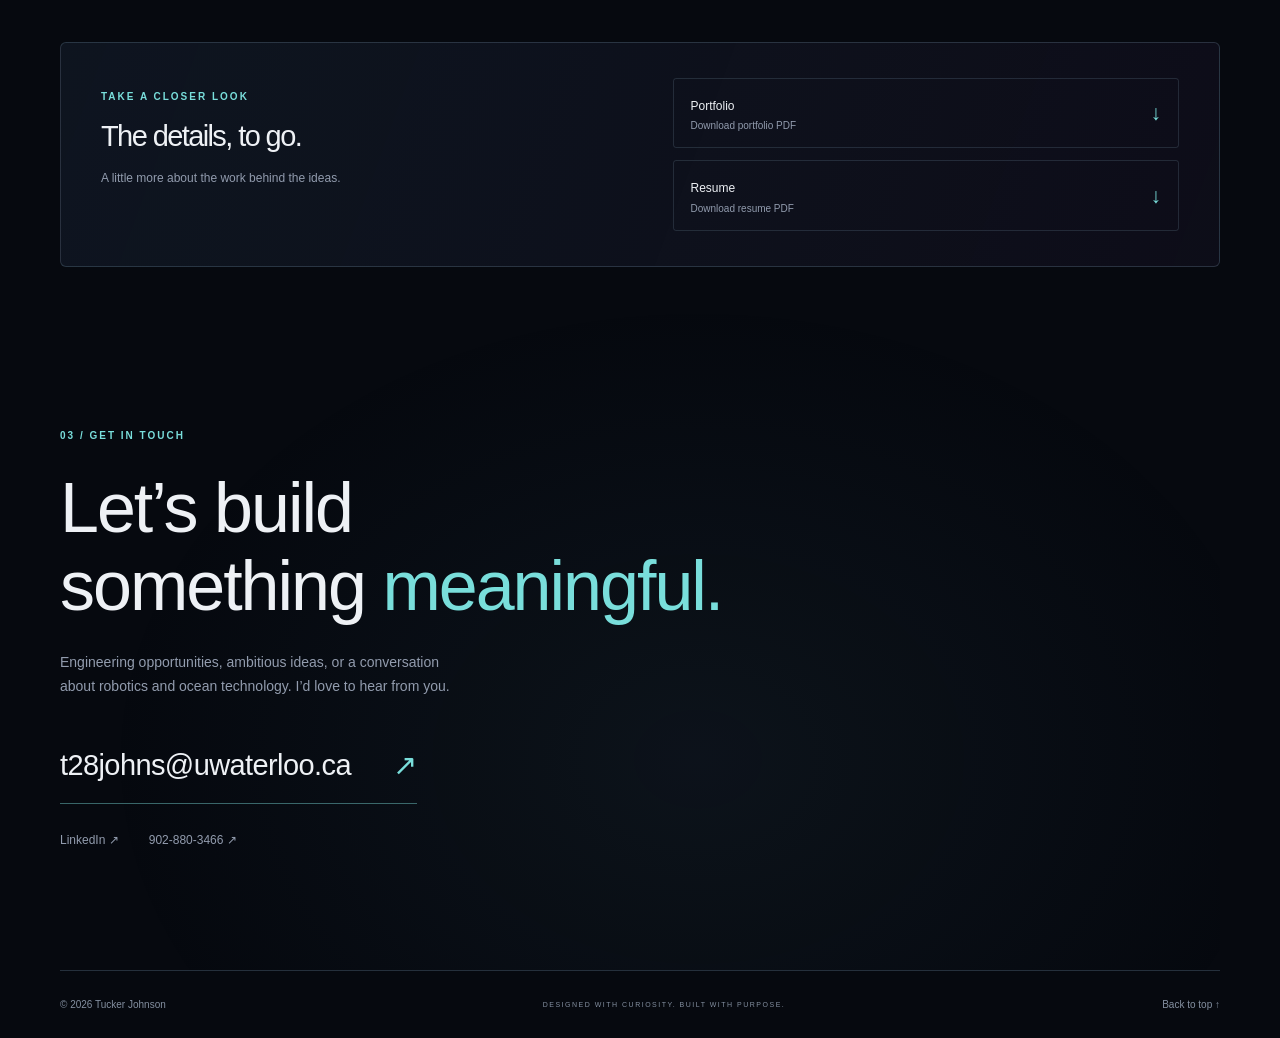
==== commit e3a16f9b: "Updated the project section" ====
--- a/index.html
+++ b/index.html
@@ -93,18 +93,13 @@
 </button>
 <div class="project-copy">
 <h3>Drone Video to 3D Simulation Software</h3>
-<p>A full-stack photogrammetry platform that transforms raw drone video into interactive 3D reconstructions, covering video upload, processing, visualization, analysis, and export.</p>
-<div class="tags"><span>Python</span><span>TypeScript</span><span>React</span><span>Three.js</span><span>FastAPI</span><span>SQLite</span><span>OpenCV</span><span>FFmpeg</span><span>COLMAP</span><span>CUDA</span></div>
+<p>A photogrammetry platform that turns drone video into interactive 3D reconstructions.</p>
 <details>
 <summary>Explore the software <span aria-hidden="true">+</span></summary>
-<ul class="project-details">
-<li><strong>Automated vision pipeline.</strong> FFmpeg, OpenCV, and COLMAP handle frame extraction, image-quality filtering, feature detection and matching, camera pose estimation, sparse reconstruction, and CUDA-accelerated dense reconstruction.</li>
-<li><strong>Reconstruction outputs.</strong> Sparse and dense point clouds, CPU-generated sparse meshes, and Poisson dense meshes have dedicated processing timelines and quality controls for each stage.</li>
-<li><strong>Interactive analysis.</strong> A React and Three.js environment supports camera trajectories, real-world scaling, distance and area measurements, elevation analysis, point inspection, annotations, and point-cloud cleanup.</li>
-<li><strong>Smart Retry.</strong> The system analyzes image registration, feature coverage, verified-match connectivity, reconstruction quality, and previous retry results to diagnose failed or partial reconstructions and selectively rerun only the necessary stages.</li>
-<li><strong>Project and job management.</strong> A FastAPI and SQLite backend manages projects, reconstruction jobs, processing state, artifacts, and reconstruction history.</li>
-<li><strong>Comparison and export.</strong> Tools compare reconstruction runs and export point clouds, meshes, measurements, maps, and reconstruction reports.</li>
-</ul>
+<p class="small-label">TECHNOLOGIES &amp; METHODS</p>
+<div class="tags"><span>Python</span><span>TypeScript</span><span>React</span><span>Three.js</span><span>FastAPI</span><span>SQLite</span><span>OpenCV</span><span>FFmpeg</span><span>COLMAP</span><span>CUDA</span></div>
+<p class="project-description">I developed a full-stack platform that takes drone video from upload through reconstruction, analysis, and export. An automated computer-vision pipeline extracts and filters frames, estimates camera positions, and generates sparse or dense point clouds and meshes, with CUDA acceleration for dense reconstruction. The interactive 3D viewer supports real-world scaling, measurements, elevation analysis, annotations, and point-cloud cleanup. A Smart Retry system diagnoses incomplete reconstructions and reruns only the processing stages needed to improve the result. The backend tracks projects, jobs, and reconstruction history so users can compare runs and export their results.</p>
+<p><a class="text-link" href="assets/projects/Portfolio/Tucker_Johnson_Project_Portfolio.pdf" target="_blank" rel="noopener noreferrer">Read more in my portfolio &#8599;</a></p>
 <div class="gallery" role="group" aria-label="Drone Software additional images">
 <button type="button" data-image="assets/projects/Drone%20Software/Dashboard.png" data-caption="Drone reconstruction project dashboard" aria-label="Enlarge drone reconstruction project dashboard">
 <img src="assets/projects/Drone%20Software/Dashboard.png" alt="Drone reconstruction project dashboard" loading="lazy" decoding="async">
@@ -132,17 +127,13 @@
 </button>
 <div class="project-copy">
 <h3>Marine Monitoring Buoy</h3>
-<p>A conceptual autonomous marine monitoring buoy designed in SolidWorks for localized fish and lobster habitat monitoring through underwater acoustic sensing.</p>
-<div class="tags"><span>SolidWorks</span><span>Mechanical design</span><span>Acoustic sensing</span><span>Subsystem integration</span></div>
+<p>A conceptual acoustic monitoring buoy for fish and lobster habitats.</p>
 <details>
 <summary>Explore the design <span aria-hidden="true">+</span></summary>
-<ul class="project-details">
-<li><strong>Sealed pressure housing.</strong> O-ring endcaps protect the battery system, electronics chassis, and data-storage hardware inside the underwater housing.</li>
-<li><strong>Modular internal layout.</strong> A high-capacity battery pack, WiFi PCB, power and control electronics, and multiple SD cards provide power, communication, and onboard acoustic data storage.</li>
-<li><strong>Integrated endcaps.</strong> The hydrophone, pressure relief valve, electrical connections, and anode are positioned with sealing, component placement, and accessibility in mind.</li>
-<li><strong>Surface structure.</strong> The buoy supports the underwater housing while incorporating a navigation light, WiFi communication hardware, and hydrophone protection.</li>
-<li><strong>Complete assembly.</strong> Individual SolidWorks part models and subsystem integration enable evaluation of packaging, fit, component clearances, and the overall mechanical architecture.</li>
-</ul>
+<p class="small-label">TECHNOLOGIES &amp; METHODS</p>
+<div class="tags"><span>SolidWorks</span><span>Mechanical design</span><span>Acoustic sensing</span><span>Subsystem integration</span></div>
+<p class="project-description">I designed a conceptual autonomous marine buoy in SolidWorks to support underwater acoustic monitoring. A sealed pressure housing with O-ring endcaps protects a modular battery pack, electronics chassis, and onboard data storage. I integrated the hydrophone, pressure relief valve, electrical connections, and anode into the endcaps while considering sealing and maintenance access. The surface structure supports the underwater housing and incorporates a navigation light, WiFi hardware, and hydrophone protection. Building the complete assembly let me evaluate component fit, clearances, and the overall mechanical layout.</p>
+<p><a class="text-link" href="assets/projects/Portfolio/Tucker_Johnson_Project_Portfolio.pdf" target="_blank" rel="noopener noreferrer">Read more in my portfolio &#8599;</a></p>
 <div class="gallery" role="group" aria-label="Marine Buoy additional images">
 <button type="button" data-image="assets/projects/Marine%20Buoy/BATTERY_PACK.png" data-caption="Marine buoy battery pack" aria-label="Enlarge marine buoy battery pack">
 <img src="assets/projects/Marine%20Buoy/BATTERY_PACK.png" alt="Marine buoy battery pack" loading="lazy" decoding="async">
@@ -174,17 +165,13 @@
 </button>
 <div class="project-copy">
 <h3>SD Card &amp; Battery Pack Test Fixtures</h3>
-<p>Two custom test fixtures designed, manufactured, and validated to standardize electrical testing with repeatable, easy-to-use setups for SD cards and battery packs.</p>
-<div class="tags"><span>SolidWorks</span><span>Electrical integration</span><span>Manufacturing</span><span>Functional testing</span></div>
+<p>Custom fixtures for repeatable SD card and battery pack testing.</p>
 <details>
 <summary>Explore the fixtures <span aria-hidden="true">+</span></summary>
-<ul class="project-details">
-<li><strong>Component integration.</strong> Existing PCBs, switches, power and Ethernet connectors, SD card hardware, banana jacks, LEDs, and voltage displays are integrated into custom fixture designs.</li>
-<li><strong>Mechanical design.</strong> Custom mounting plates, supports, enclosures, and complete SolidWorks assemblies are supported by detailed part and assembly drawings for manufacturing.</li>
-<li><strong>Electrical documentation.</strong> Wiring diagrams for both fixtures define component connections and support assembly, testing, and future troubleshooting.</li>
-<li><strong>Hands-on fabrication.</strong> Manufacturing and assembly involved drilling, soldering, wiring, component mounting, and mechanical assembly, alongside sourcing and ordering components.</li>
-<li><strong>Validation.</strong> Both completed fixtures underwent electrical continuity and connection checks, functional testing, and verification of SD card and battery pack testing operations.</li>
-</ul>
+<p class="small-label">TECHNOLOGIES &amp; METHODS</p>
+<div class="tags"><span>SolidWorks</span><span>Electrical integration</span><span>Manufacturing</span><span>Functional testing</span></div>
+<p class="project-description">I designed and built two fixtures to make SD card and battery pack testing more consistent and easier to carry out. Custom SolidWorks enclosures, mounting plates, and supports bring together existing PCBs, connectors, switches, and displays. I produced manufacturing drawings and wiring diagrams to support assembly and future troubleshooting. I sourced the components and completed the drilling, soldering, wiring, and mechanical assembly. Both fixtures were validated through continuity checks, connection checks, and functional testing of their intended operations.</p>
+<p><a class="text-link" href="assets/projects/Portfolio/Tucker_Johnson_Project_Portfolio.pdf" target="_blank" rel="noopener noreferrer">Read more in my portfolio &#8599;</a></p>
 <div class="gallery" role="group" aria-label="Test Fixtures additional images">
 <button type="button" data-image="assets/projects/Test%20Fixtures/SD_SIDE.jpg" data-caption="SD card test fixture, side view" aria-label="Enlarge sd card test fixture, side view">
 <img src="assets/projects/Test%20Fixtures/SD_SIDE.jpg" alt="SD card test fixture, side view" loading="lazy" decoding="async">
@@ -209,18 +196,13 @@
 </button>
 <div class="project-copy">
 <h3>NavBot &mdash; Autonomous Medication Delivery System</h3>
-<p>An autonomous medical delivery robot designed to reduce repetitive hospital tasks by transporting medication along trained routes, with autonomous navigation and obstacle-safety features.</p>
-<div class="tags"><span>C++</span><span>VEX IQ</span><span>SolidWorks</span><span>Dijkstra&rsquo;s algorithm</span><span>PI/P control</span><span>Sensor integration</span><span>Embedded robotics</span></div>
+<p>An autonomous robot designed to deliver medication along trained routes.</p>
 <details>
 <summary>Explore the robot <span aria-hidden="true">+</span></summary>
-<ul class="project-details">
-<li><strong>Chassis and drivetrain.</strong> A rigid VEX-based chassis was designed and constructed, with iterations to the frame, wheel supports, and component mounts to improve stability, weight distribution, and driving performance.</li>
-<li><strong>Medication access.</strong> A motor-actuated box uses a hinged lid, lever-style opening mechanism, and secondary motorized lock to securely store medication and automatically provide access at delivery locations.</li>
-<li><strong>Train and replay.</strong> Training and Autonomous modes programmed in C++ let operators manually train routes while recording drive distances and headings, then autonomously replay stored routes.</li>
-<li><strong>Shortest-path planning.</strong> Dijkstra&rsquo;s algorithm uses an adjacency-matrix representation of stored routes to determine and execute the shortest available path between hospital locations.</li>
-<li><strong>Closed-loop control.</strong> Proportional and PI heading control dynamically correct motor output during straight-line driving and turns to reduce drift and improve autonomous path accuracy.</li>
-<li><strong>Sensor feedback.</strong> Distance, bumper, touch, inertial, and motor feedback support obstacle detection, collision response, heading control, and automated medication-box operation.</li>
-</ul>
+<p class="small-label">TECHNOLOGIES &amp; METHODS</p>
+<div class="tags"><span>C++</span><span>VEX IQ</span><span>SolidWorks</span><span>Dijkstra&rsquo;s algorithm</span><span>PI/P control</span><span>Sensor integration</span><span>Embedded robotics</span></div>
+<p class="project-description">I developed NavBot to transport medication along trained routes and reduce repetitive hospital delivery tasks. I built and refined a VEX-based chassis and added a motorized medication box with an automatic lid and locking mechanism. Training and Autonomous modes in C++ record routes for replay, while Dijkstra&rsquo;s algorithm selects the shortest available path between stored locations. Proportional and PI heading control correct motor output to reduce drift during straight-line driving and turns. Distance, bumper, touch, inertial, and motor feedback support obstacle detection, collision response, and medication-box operation.</p>
+<p><a class="text-link" href="assets/projects/Portfolio/Tucker_Johnson_Project_Portfolio.pdf" target="_blank" rel="noopener noreferrer">Read more in my portfolio &#8599;</a></p>
 <div class="gallery" role="group" aria-label="Navbot additional images">
 <button type="button" data-image="assets/projects/Navbot/Robot2.png" data-caption="NavBot robot, alternate view" aria-label="Enlarge navbot robot, alternate view">
 <img src="assets/projects/Navbot/Robot2.png" alt="NavBot robot, alternate view" loading="lazy" decoding="async">
--- a/styles.css
+++ b/styles.css
@@ -1001,18 +1001,3 @@
     .hero-actions { gap: 18px; }
     .contact h2 { font-size: 39px; }
 }
-
-.project-details {
-    margin: 18px 0;
-    padding-left: 18px;
-    color: var(--muted);
-    font-size: 12px;
-    line-height: 1.85;
-}
-.project-details li + li {
-    margin-top: 13px;
-}
-.project-details strong {
-    color: var(--text);
-    font-weight: 500;
-}
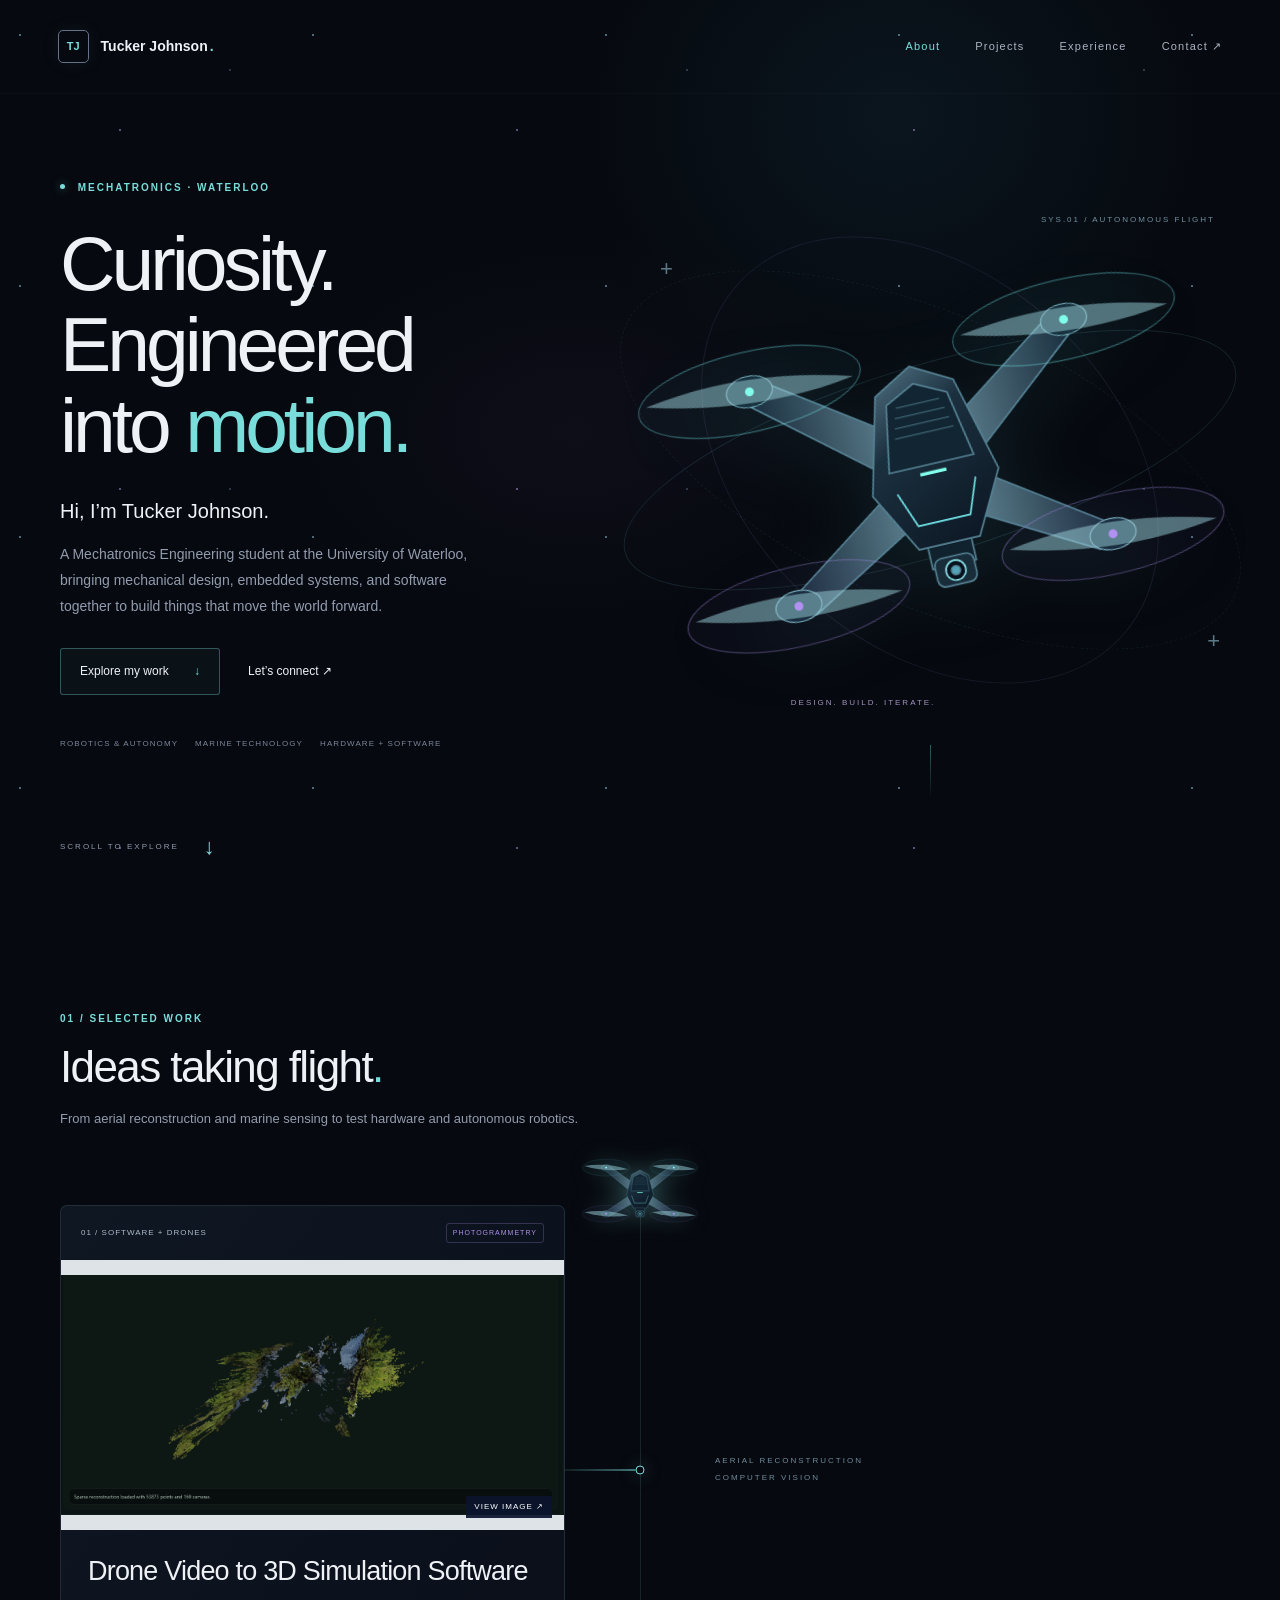
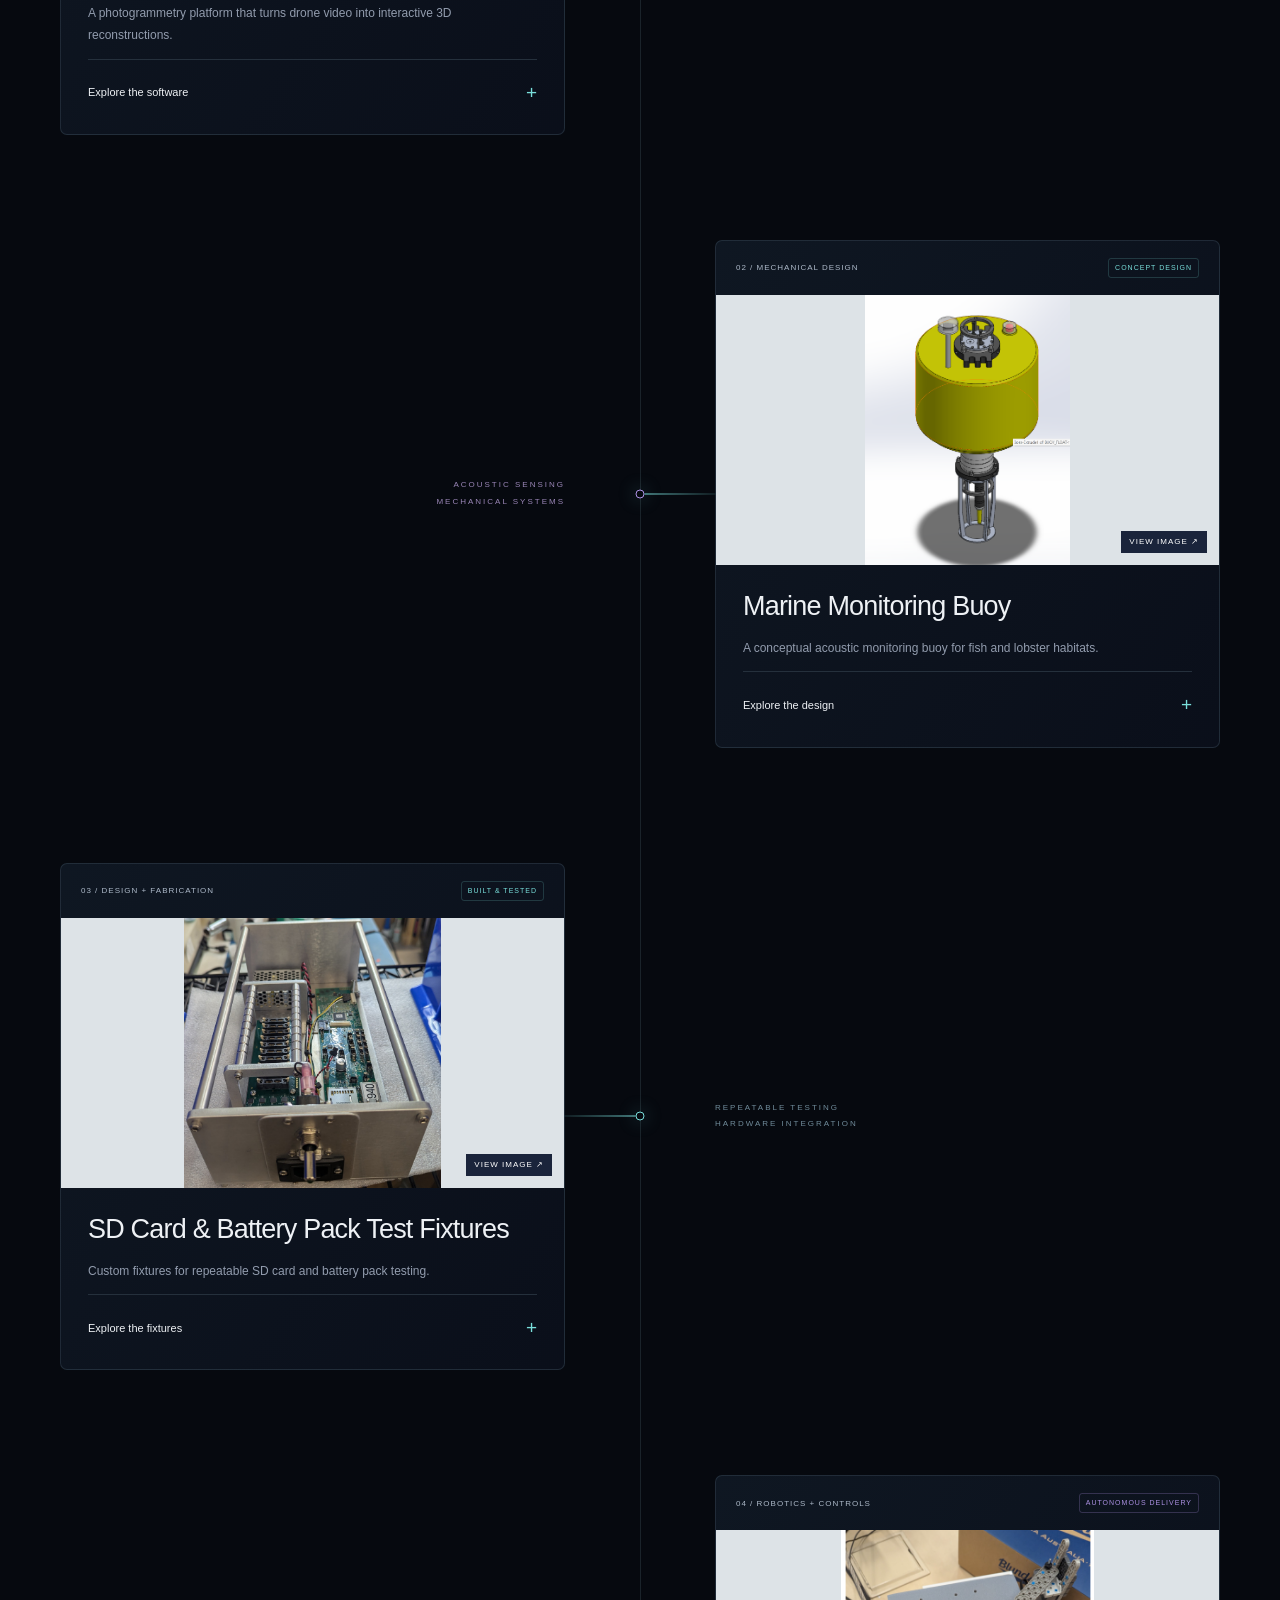
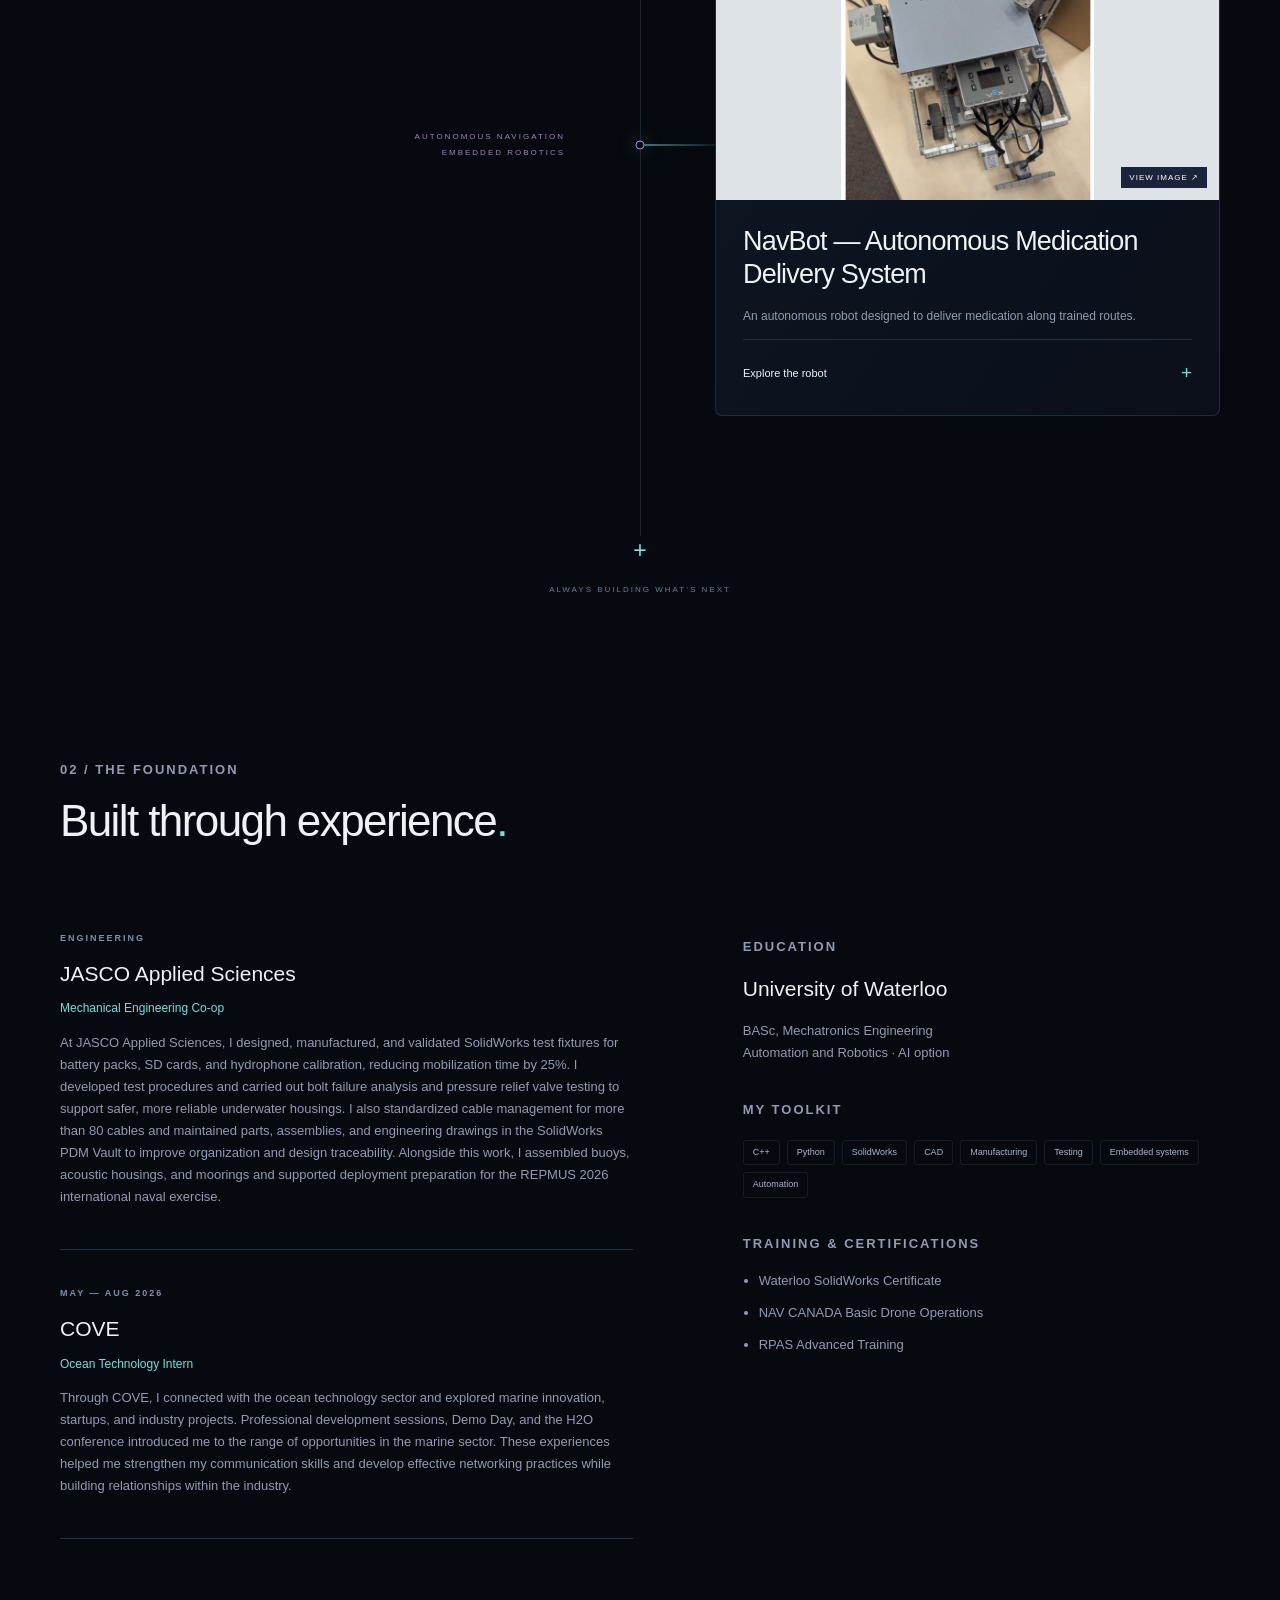
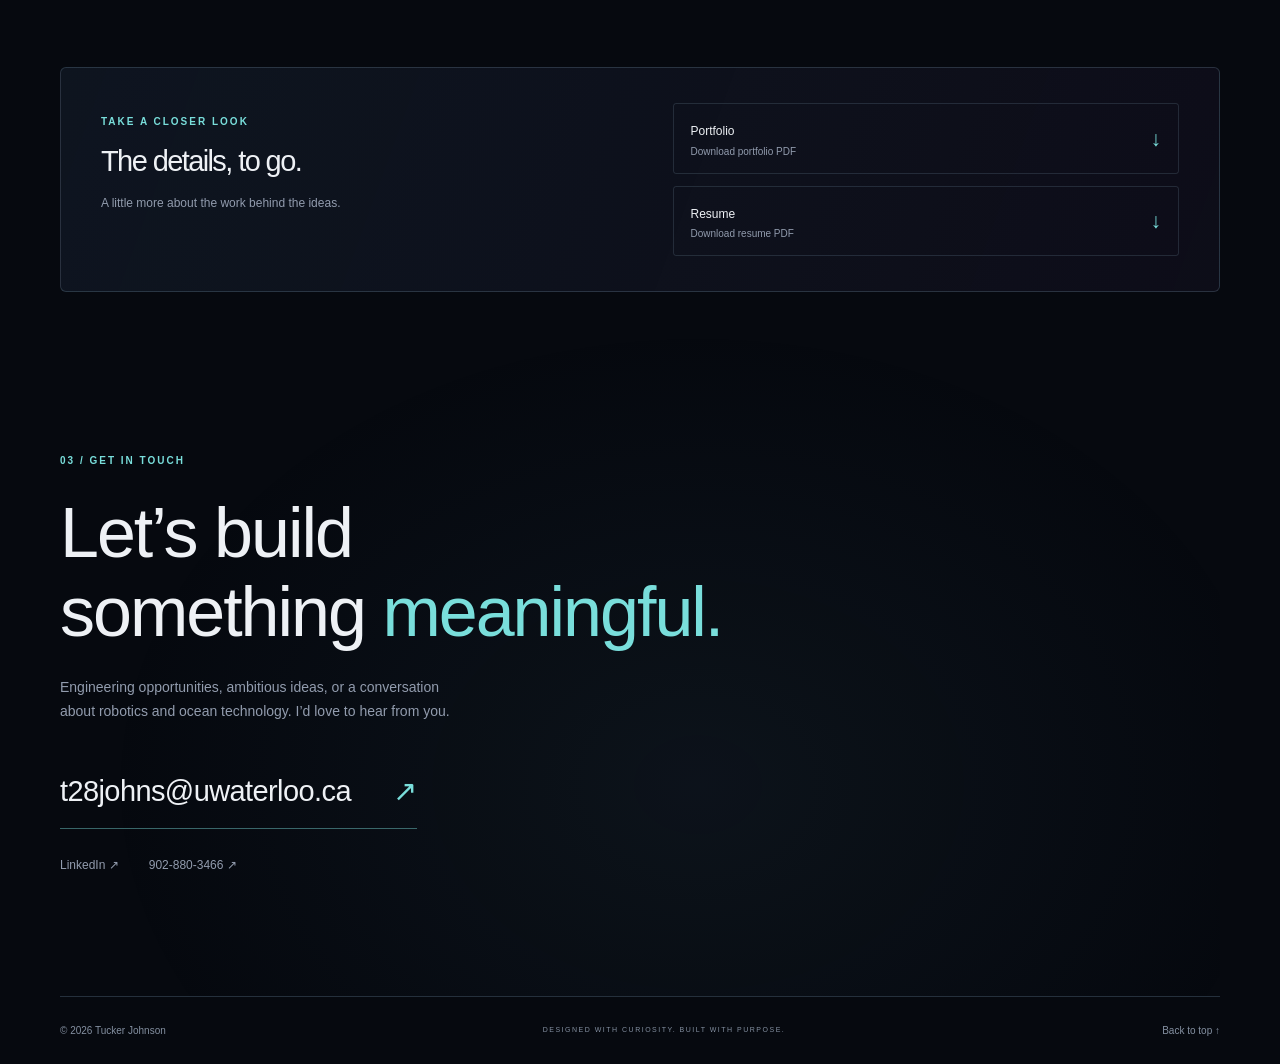
==== commit 5cf5fd41: "Updated Work Stuff" ====
--- a/index.html
+++ b/index.html
@@ -227,18 +227,13 @@
 <span class="small-label">ENGINEERING</span>
 <h3>JASCO Applied Sciences</h3>
 <h4>Mechanical Engineering Co-op</h4>
-<p>Design, testing, CAD, prototyping, fabrication, and technical documentation for reliable mechanical systems.</p>
+<p>At JASCO Applied Sciences, I designed, manufactured, and validated SolidWorks test fixtures for battery packs, SD cards, and hydrophone calibration, reducing mobilization time by 25%. I developed test procedures and carried out bolt failure analysis and pressure relief valve testing to support safer, more reliable underwater housings. I also standardized cable management for more than 80 cables and maintained parts, assemblies, and engineering drawings in the SolidWorks PDM Vault to improve organization and design traceability. Alongside this work, I assembled buoys, acoustic housings, and moorings and supported deployment preparation for the REPMUS 2026 international naval exercise.</p>
 </article>
 <article class="experience-row">
 <span class="small-label">MAY — AUG 2026</span>
 <h3>COVE</h3>
 <h4>Ocean Technology Intern</h4>
-<p>Connecting with the ocean technology sector and exploring marine innovation, startups, and industry projects.</p>
-</article>
-<article class="experience-row">
-<span class="small-label">COMMUNITY / 4 YEARS</span>
-<h3>Volleyball Nova Scotia</h3>
-<p>Volunteering and support at provincial competitions.</p>
+<p>Through COVE, I connected with the ocean technology sector and explored marine innovation, startups, and industry projects. Professional development sessions, Demo Day, and the H2O conference introduced me to the range of opportunities in the marine sector. These experiences helped me strengthen my communication skills and develop effective networking practices while building relationships within the industry.</p>
 </article>
 </div>
 <div class="foundation">
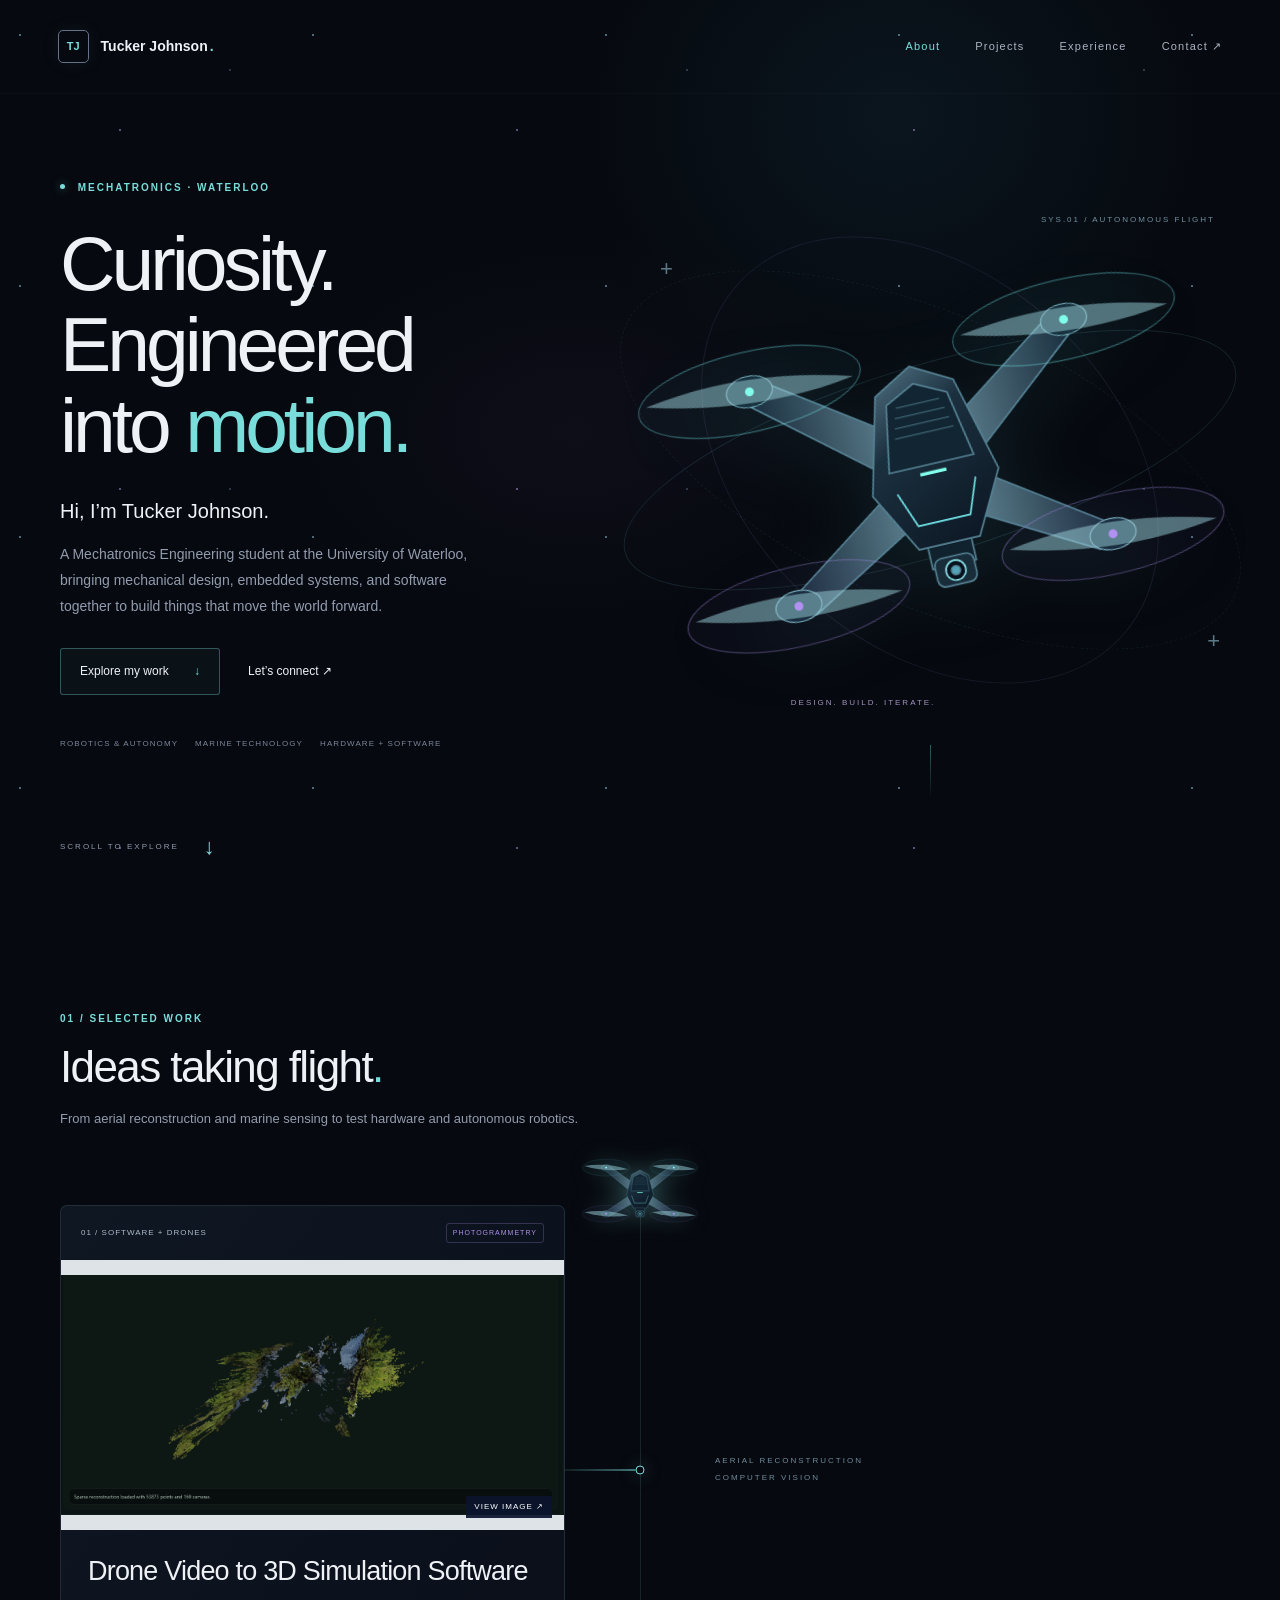
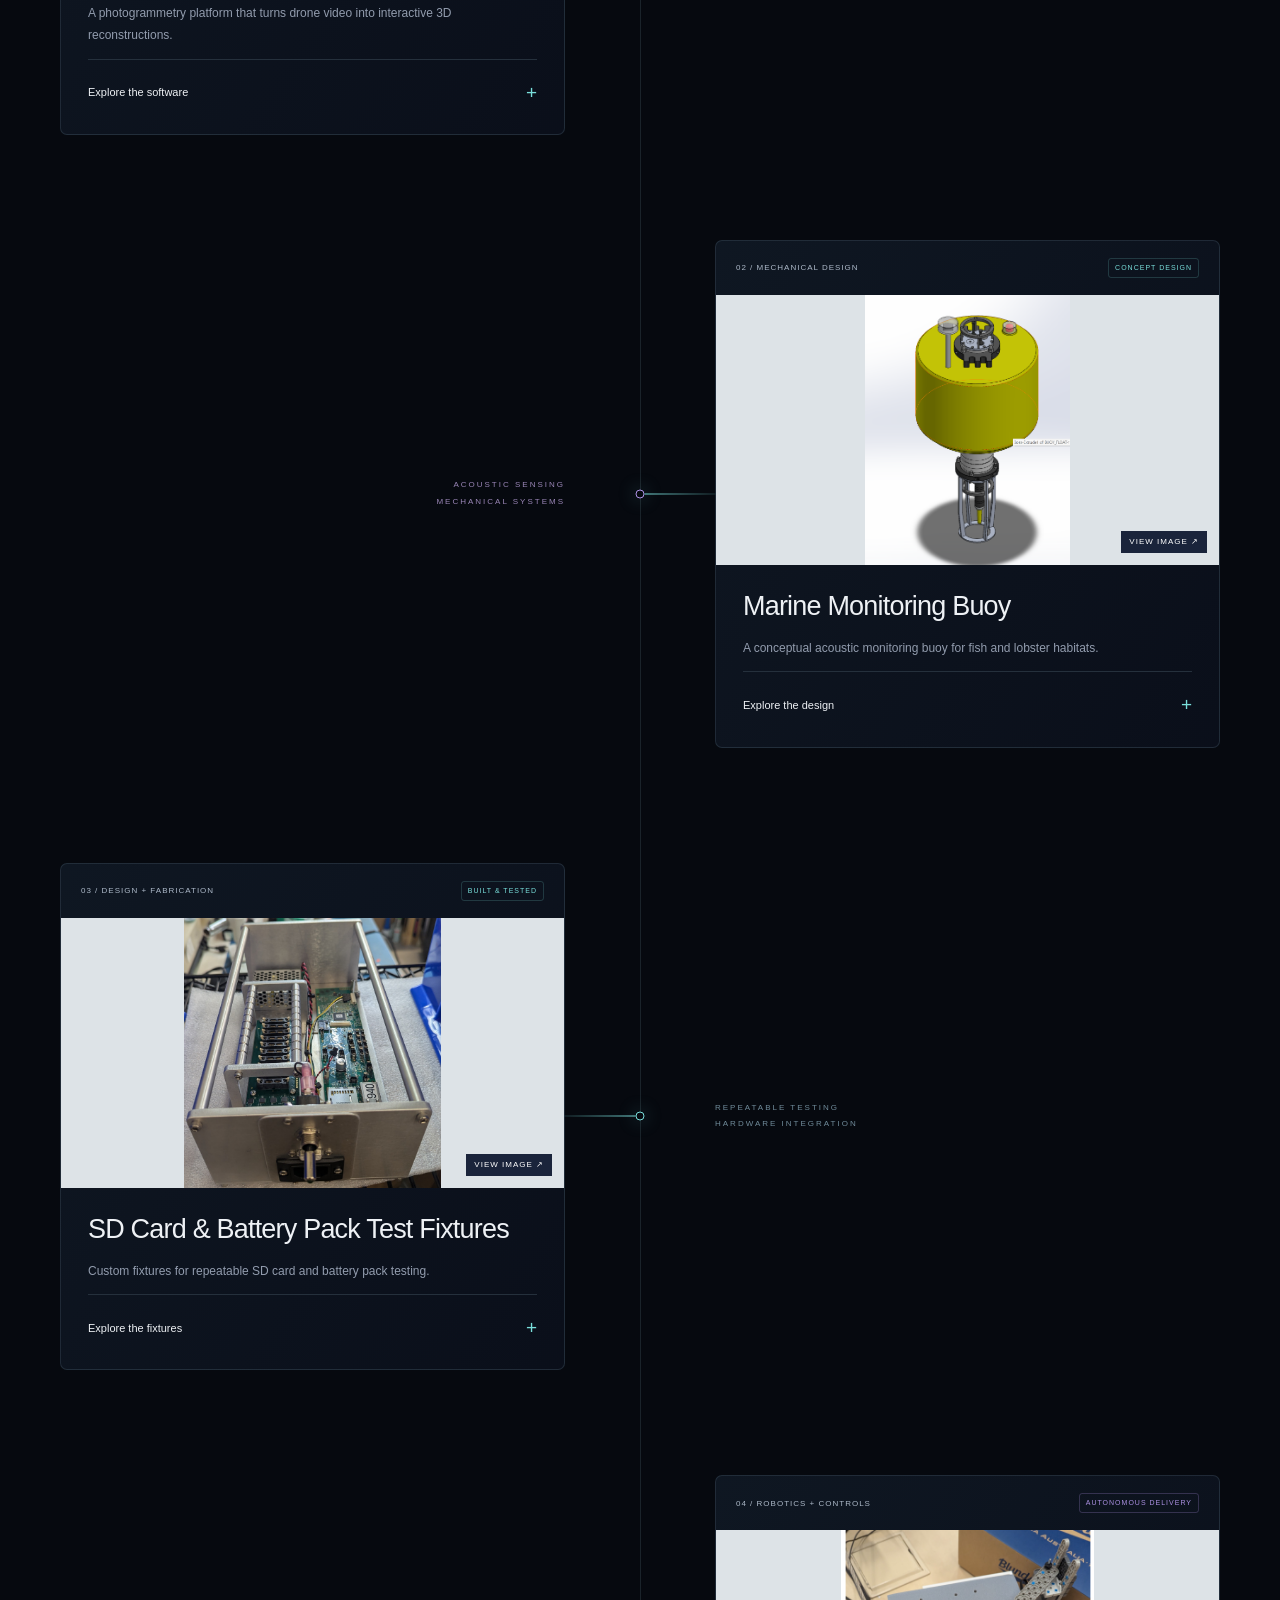
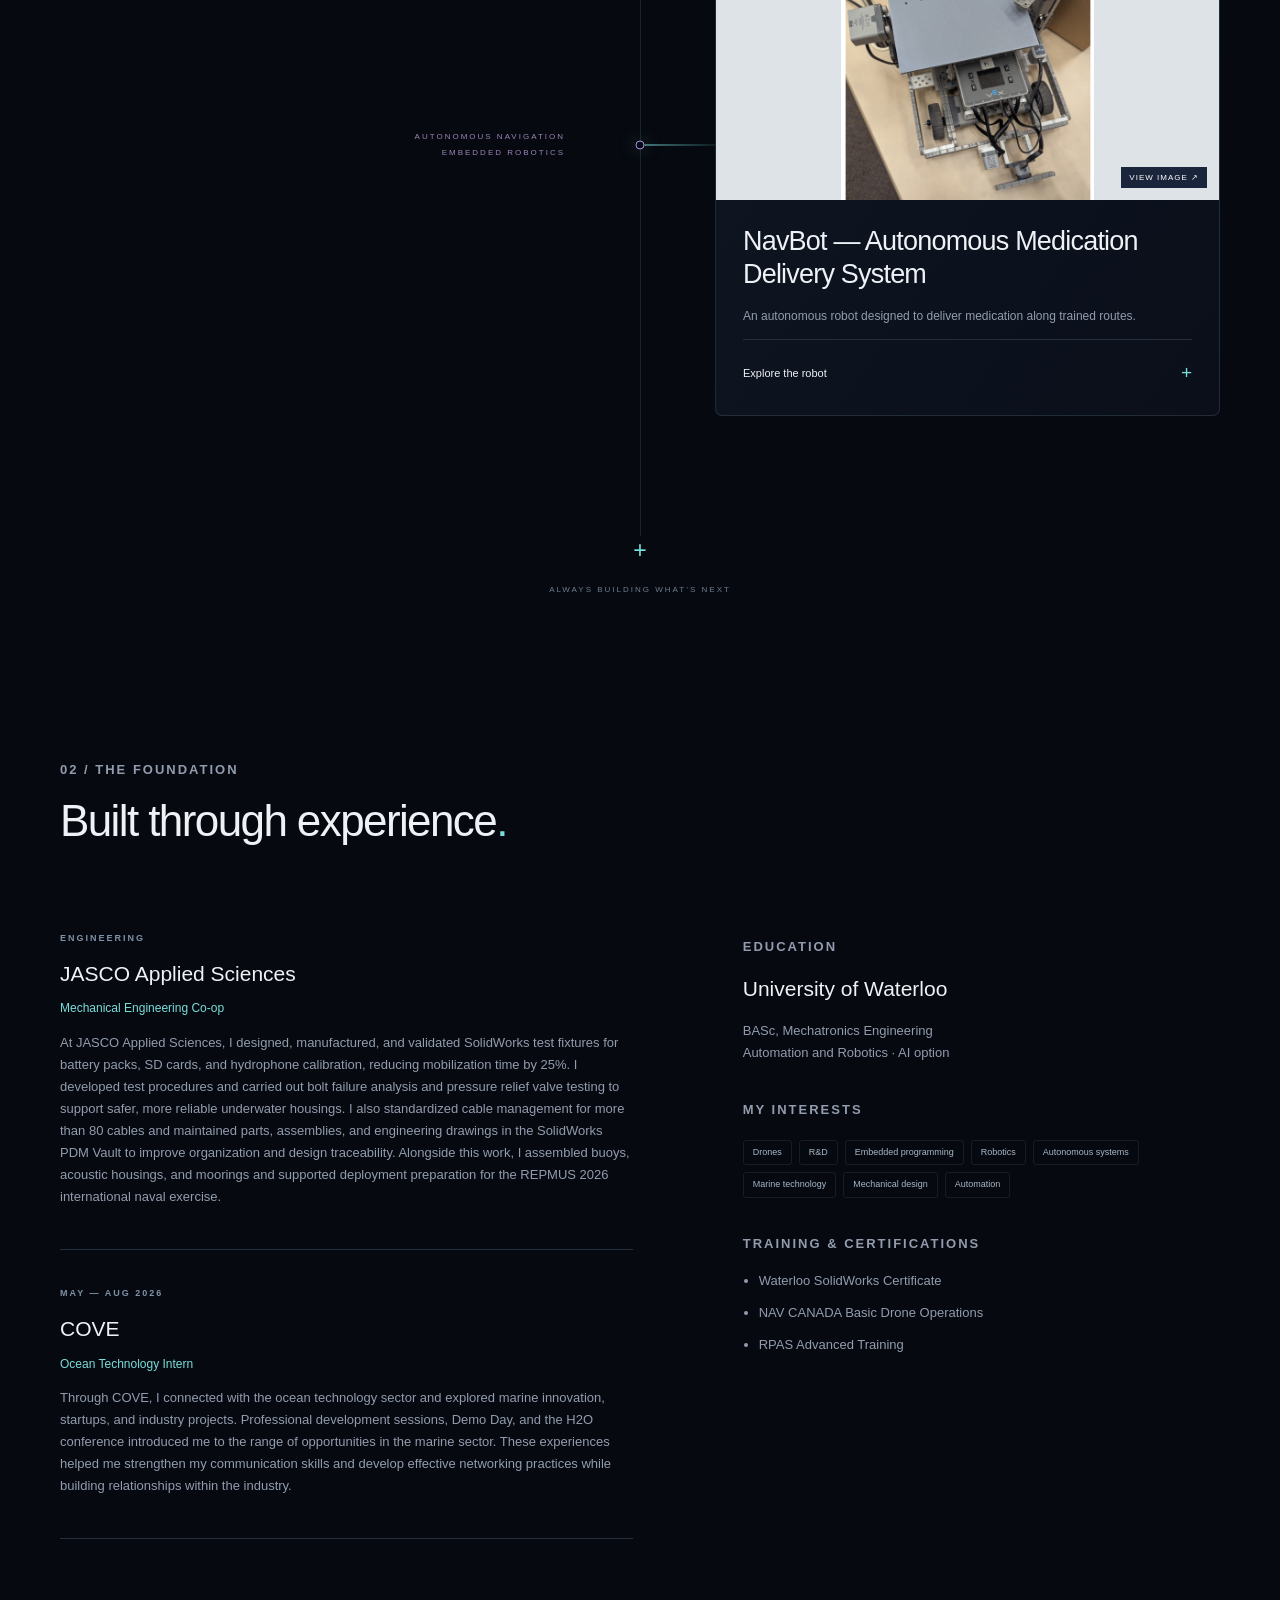
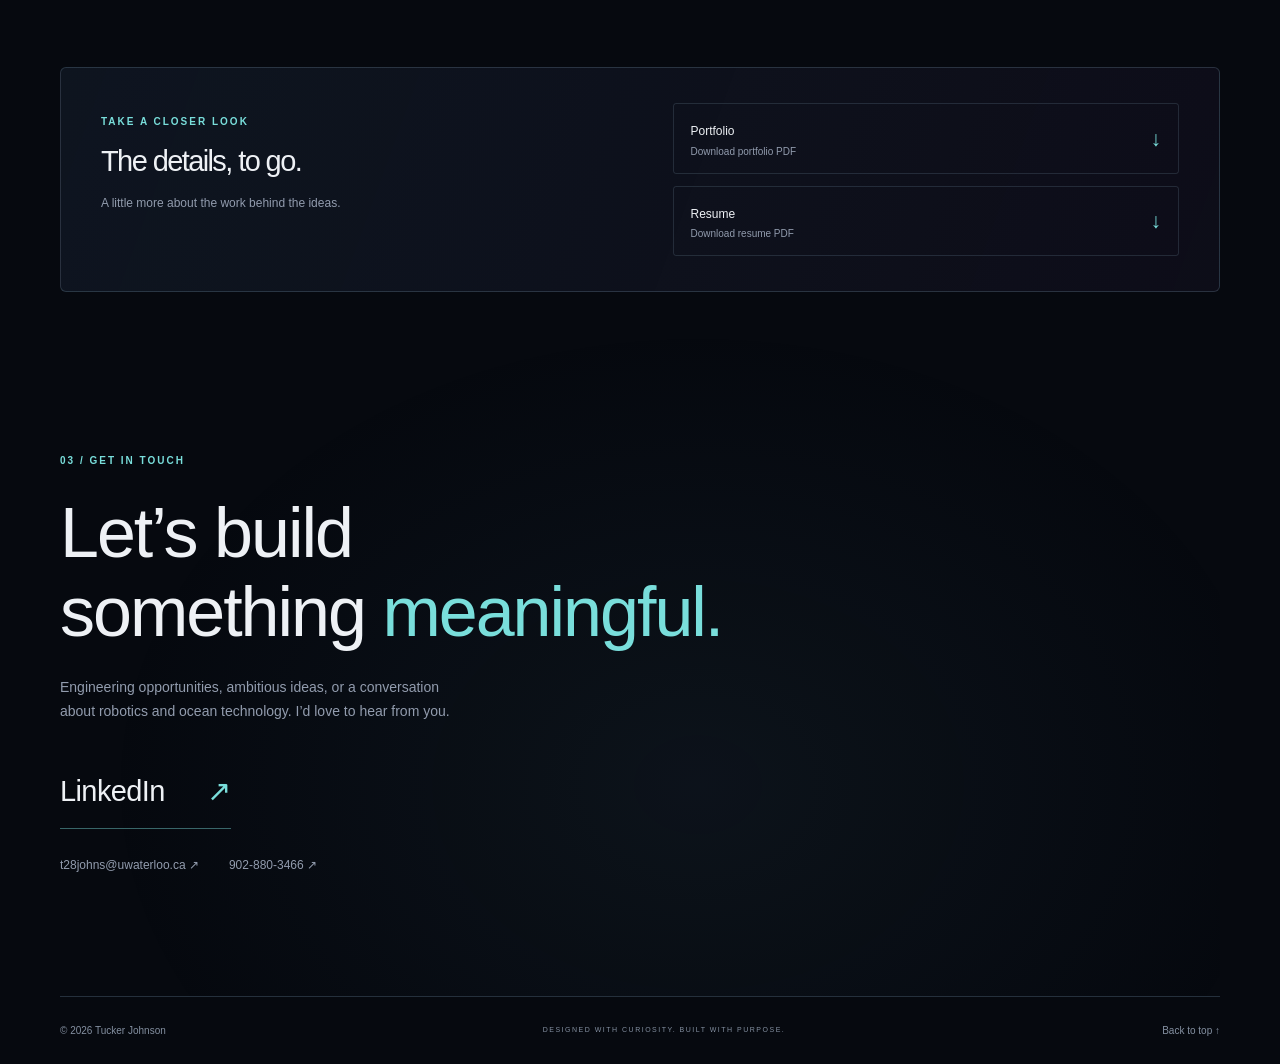
==== commit c1ebd7be: "Fixed some stuff" ====
--- a/index.html
+++ b/index.html
@@ -240,15 +240,15 @@
 <p class="small-label">EDUCATION</p>
 <h3>University of Waterloo</h3>
 <p>BASc, Mechatronics Engineering<br>Automation and Robotics · AI option</p>
-<p class="small-label">MY TOOLKIT</p>
+<p class="small-label">MY INTERESTS</p>
 <div class="tags">
-<span>C++</span>
-<span>Python</span>
-<span>SolidWorks</span>
-<span>CAD</span>
-<span>Manufacturing</span>
-<span>Testing</span>
-<span>Embedded systems</span>
+<span>Drones</span>
+<span>R&amp;D</span>
+<span>Embedded programming</span>
+<span>Robotics</span>
+<span>Autonomous systems</span>
+<span>Marine technology</span>
+<span>Mechanical design</span>
 <span>Automation</span>
 </div>
 <p class="small-label">TRAINING & CERTIFICATIONS</p>
@@ -288,11 +288,11 @@
 <h2>Let’s build<br>something <em>meaningful.</em>
 </h2>
 <p class="muted">Engineering opportunities, ambitious ideas, or a conversation<br class="desktop-break"> about robotics and ocean technology. I’d love to hear from you.</p>
-<a class="email-link" href="mailto:t28johns@uwaterloo.ca">t28johns@uwaterloo.ca <span>↗</span>
+<a class="contact-primary" href="https://www.linkedin.com/in/t28johns/" target="_blank" rel="noopener noreferrer">LinkedIn <span>&#8599;</span>
 </a>
 <div class="contact-links">
-<a href="https://www.linkedin.com/in/t28johns/" target="_blank" rel="noopener noreferrer">LinkedIn ↗</a>
-<a href="tel:+19028803466">902-880-3466 ↗</a>
+<a href="mailto:t28johns@uwaterloo.ca">t28johns@uwaterloo.ca &#8599;</a>
+<a href="tel:+19028803466">902-880-3466 &#8599;</a>
 </div>
 </section>
 </main>
--- a/styles.css
+++ b/styles.css
@@ -662,7 +662,7 @@
 .contact .muted {
     font-size:14px
 }
-.email-link {
+.contact-primary {
     display:inline-block;
     font-size:clamp(19px,3vw,29px);
     border-bottom:1px solid #79dedb70;
@@ -670,12 +670,13 @@
     margin-top:17px;
     letter-spacing:-.6px
 }
-.email-link span {
+.contact-primary span {
     color:var(--cyan);
     margin-left:35px
 }
 .contact-links {
     display:flex;
+    flex-wrap:wrap;
     gap:30px;
     font-size:12px;
     color:var(--muted);
@@ -970,7 +971,7 @@
 .contact-links {
     gap:25px
 }
-.email-link span {
+.contact-primary span {
     margin-left:12px
 }
 footer {
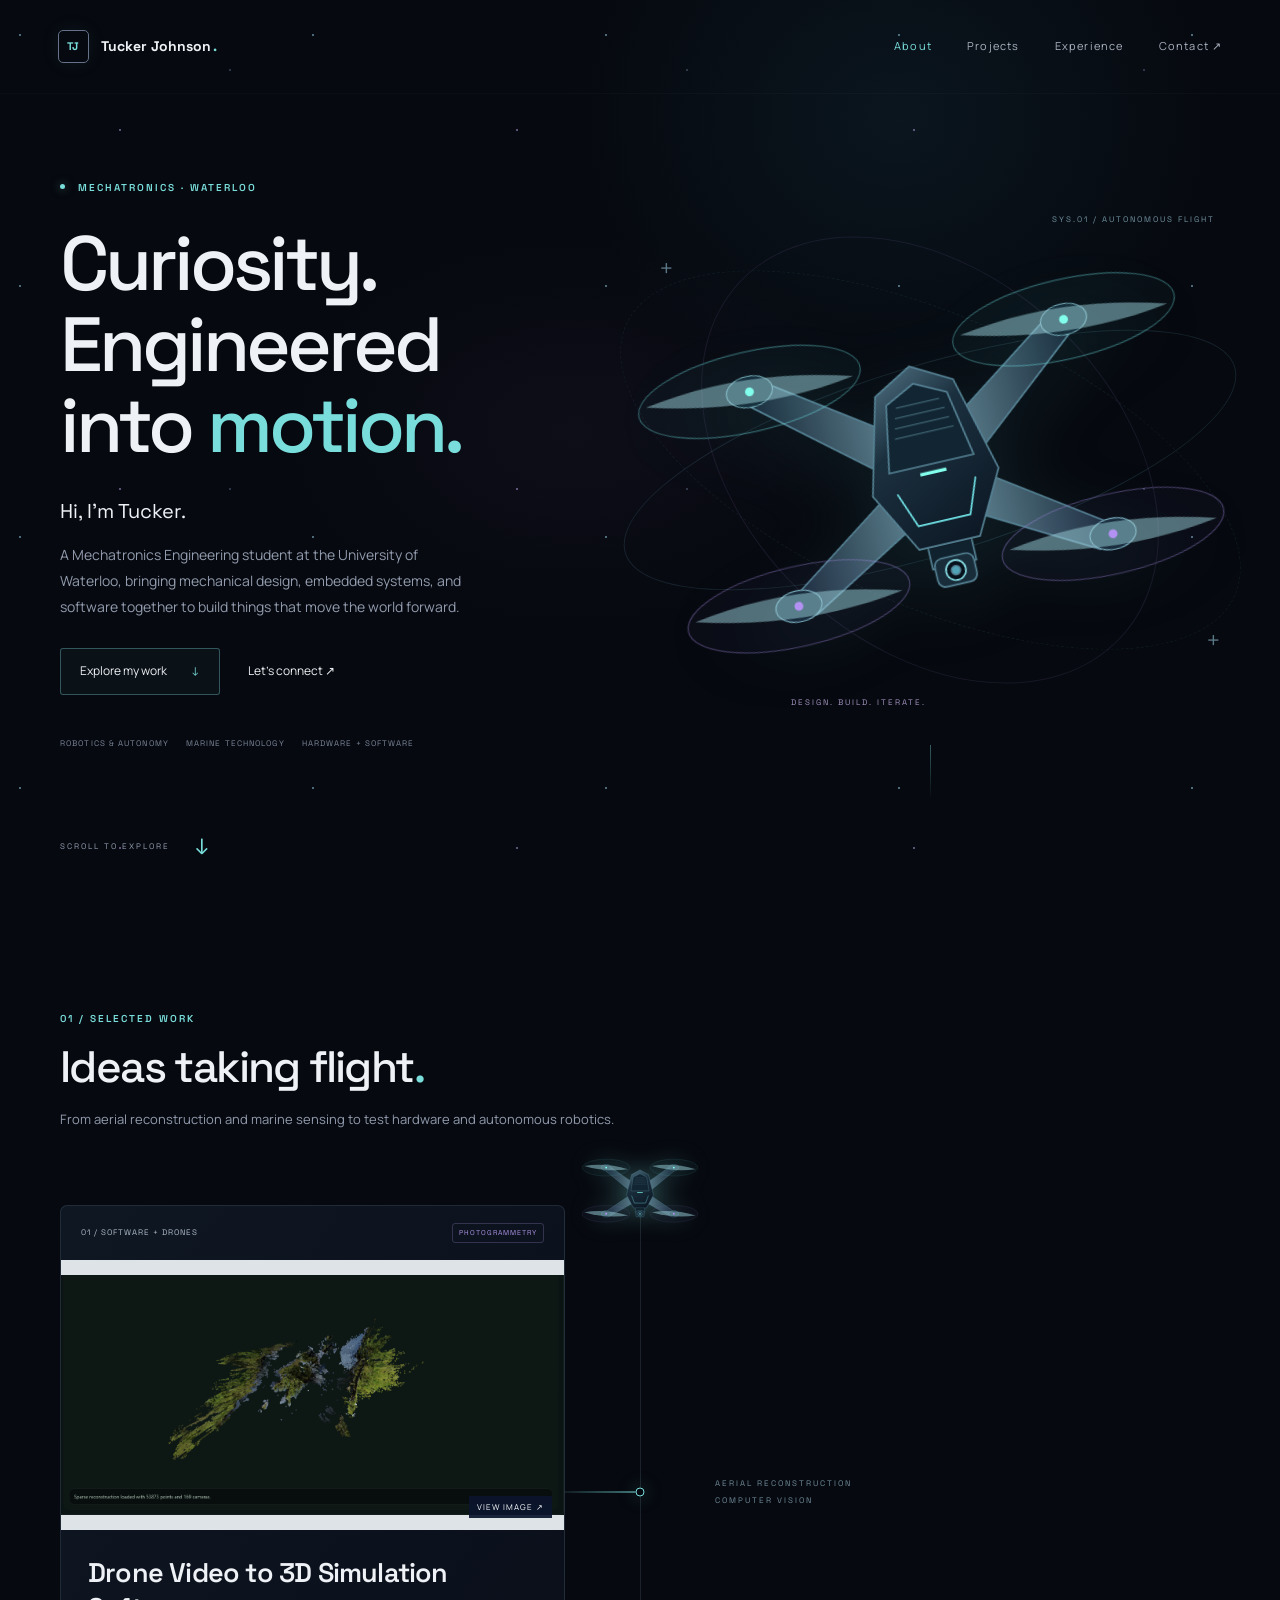
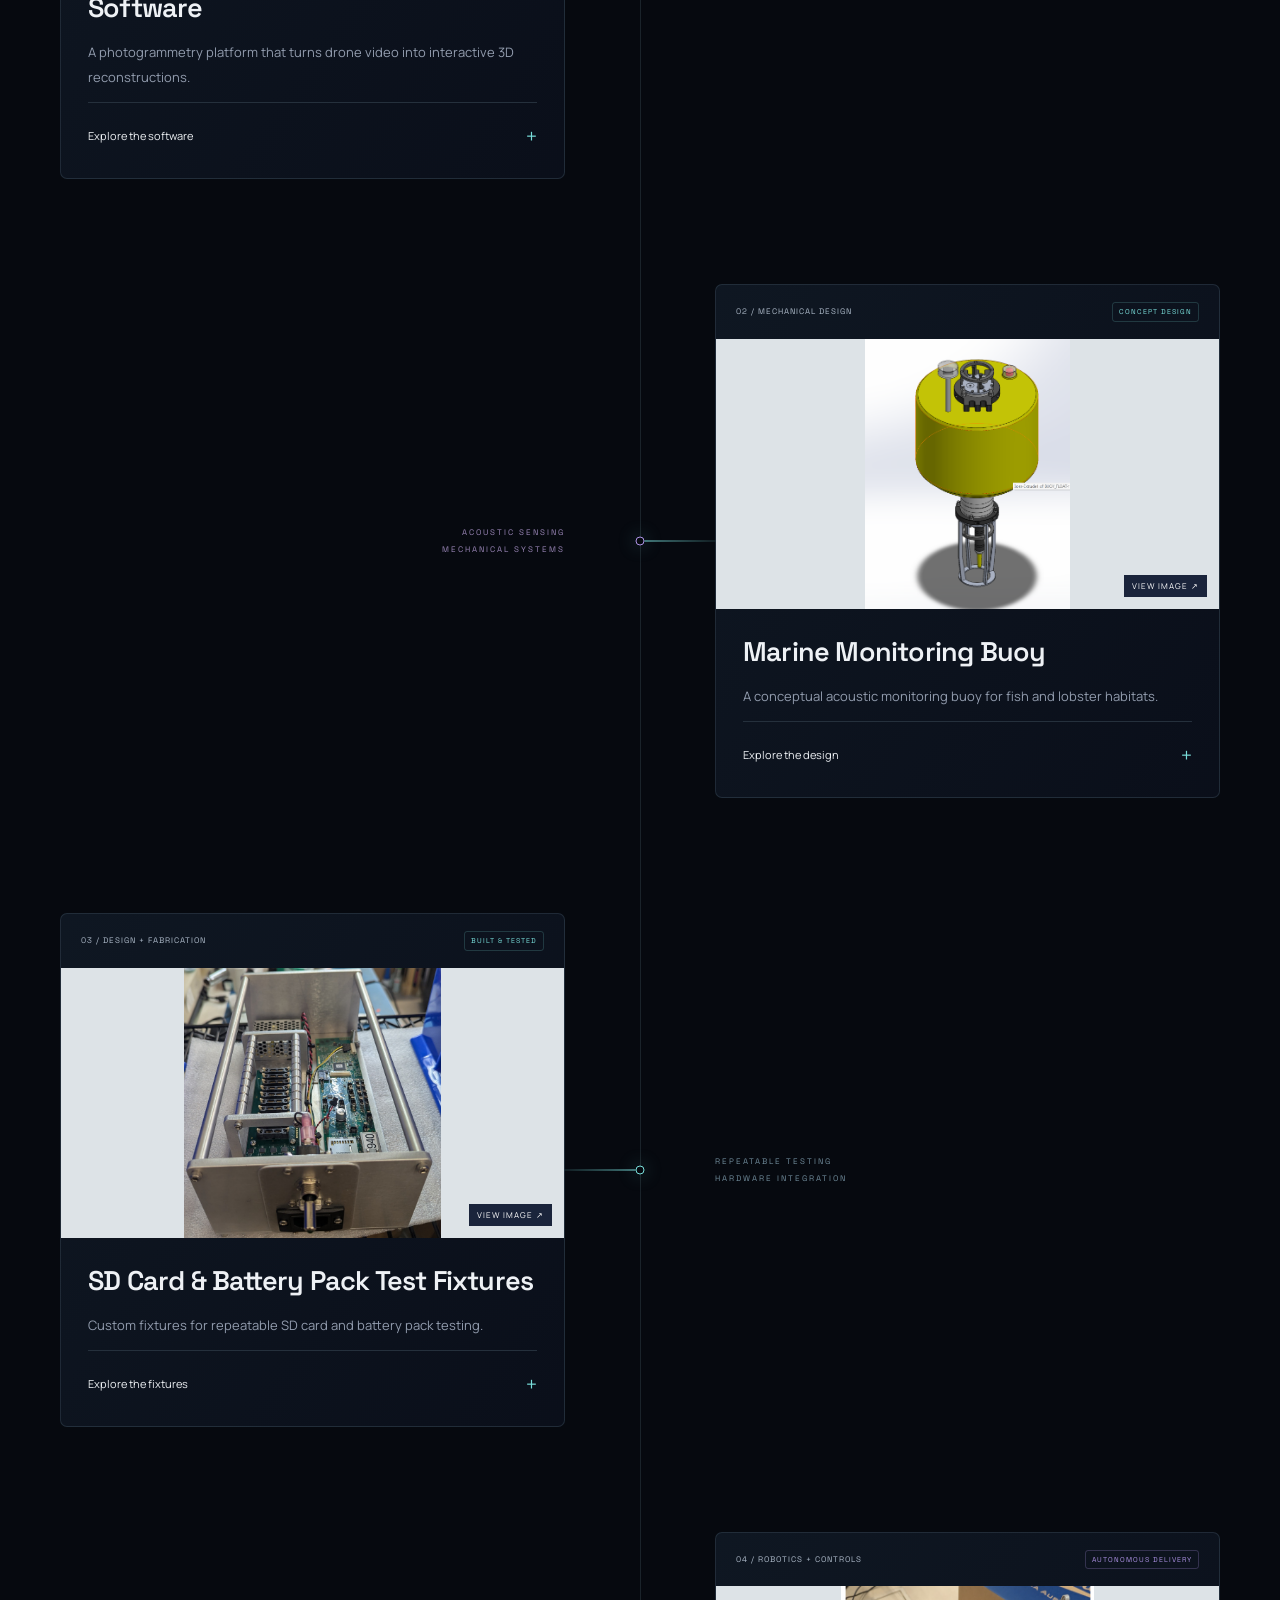
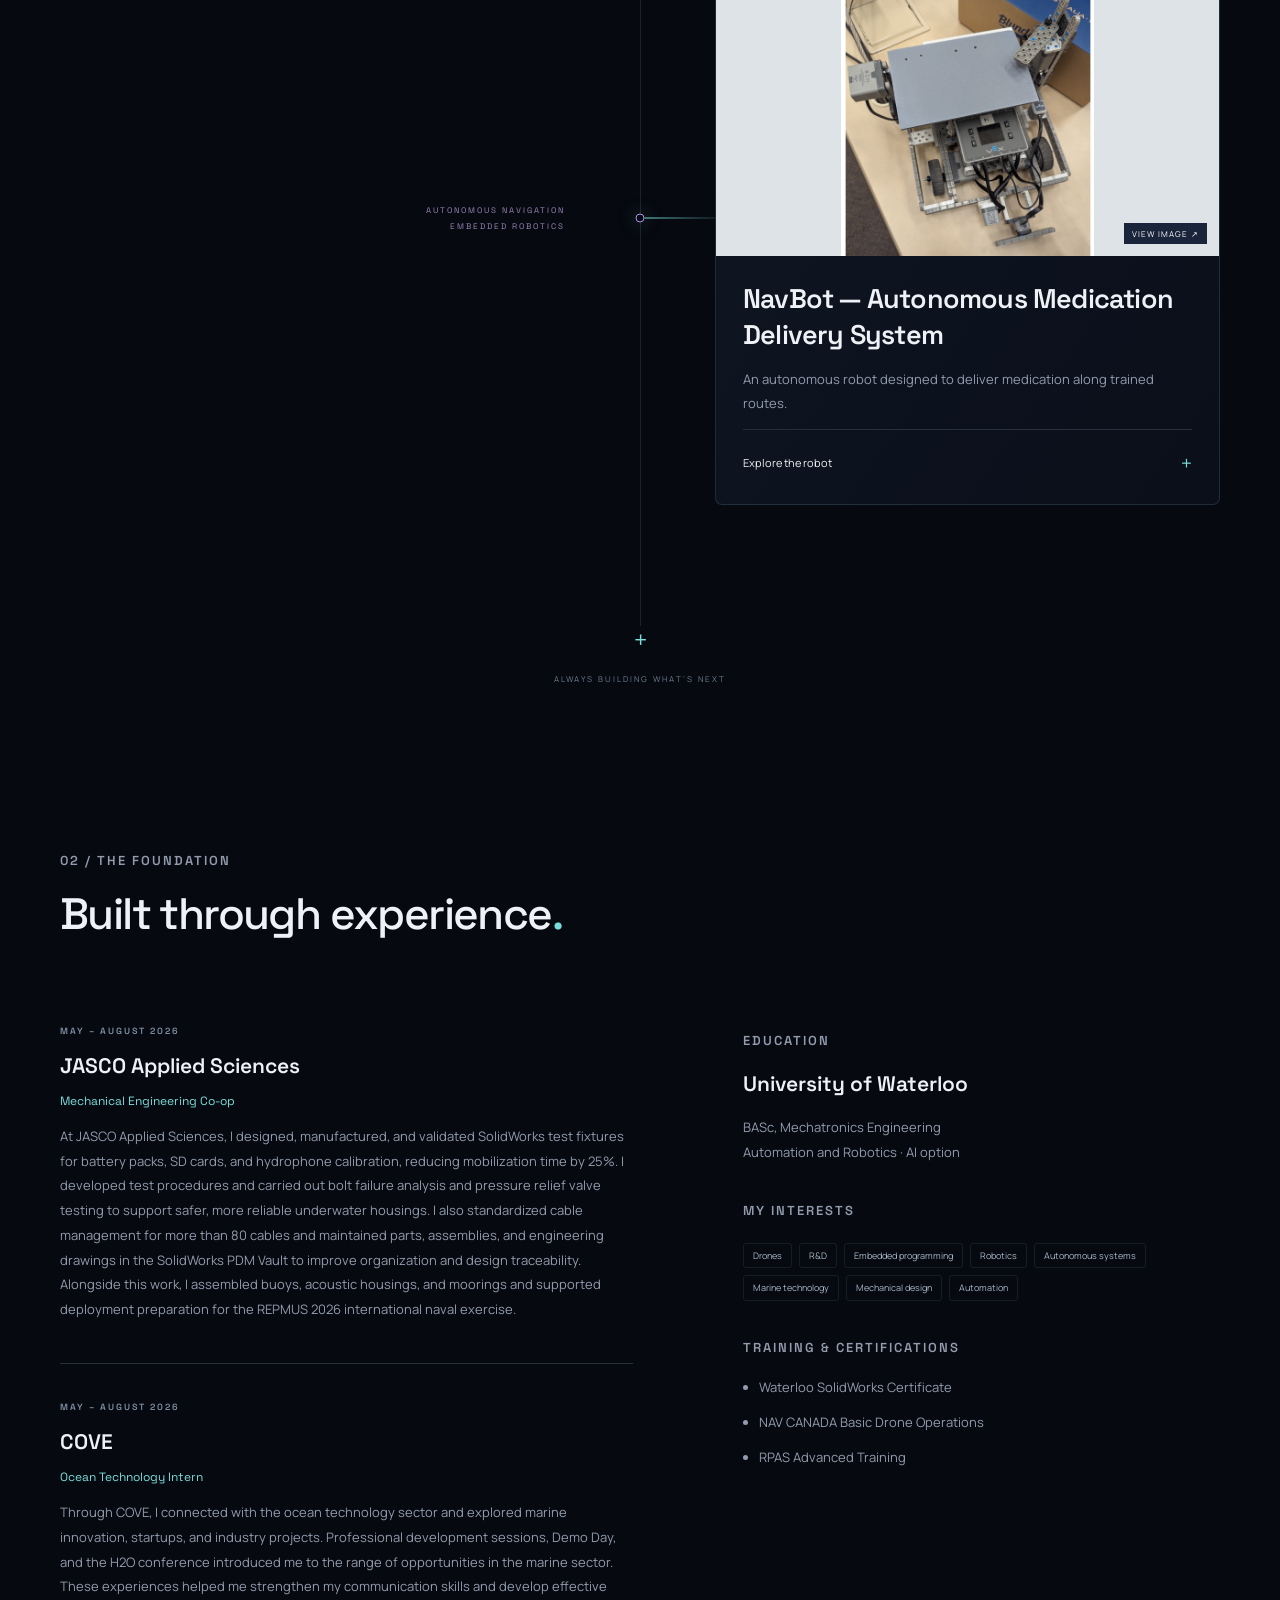
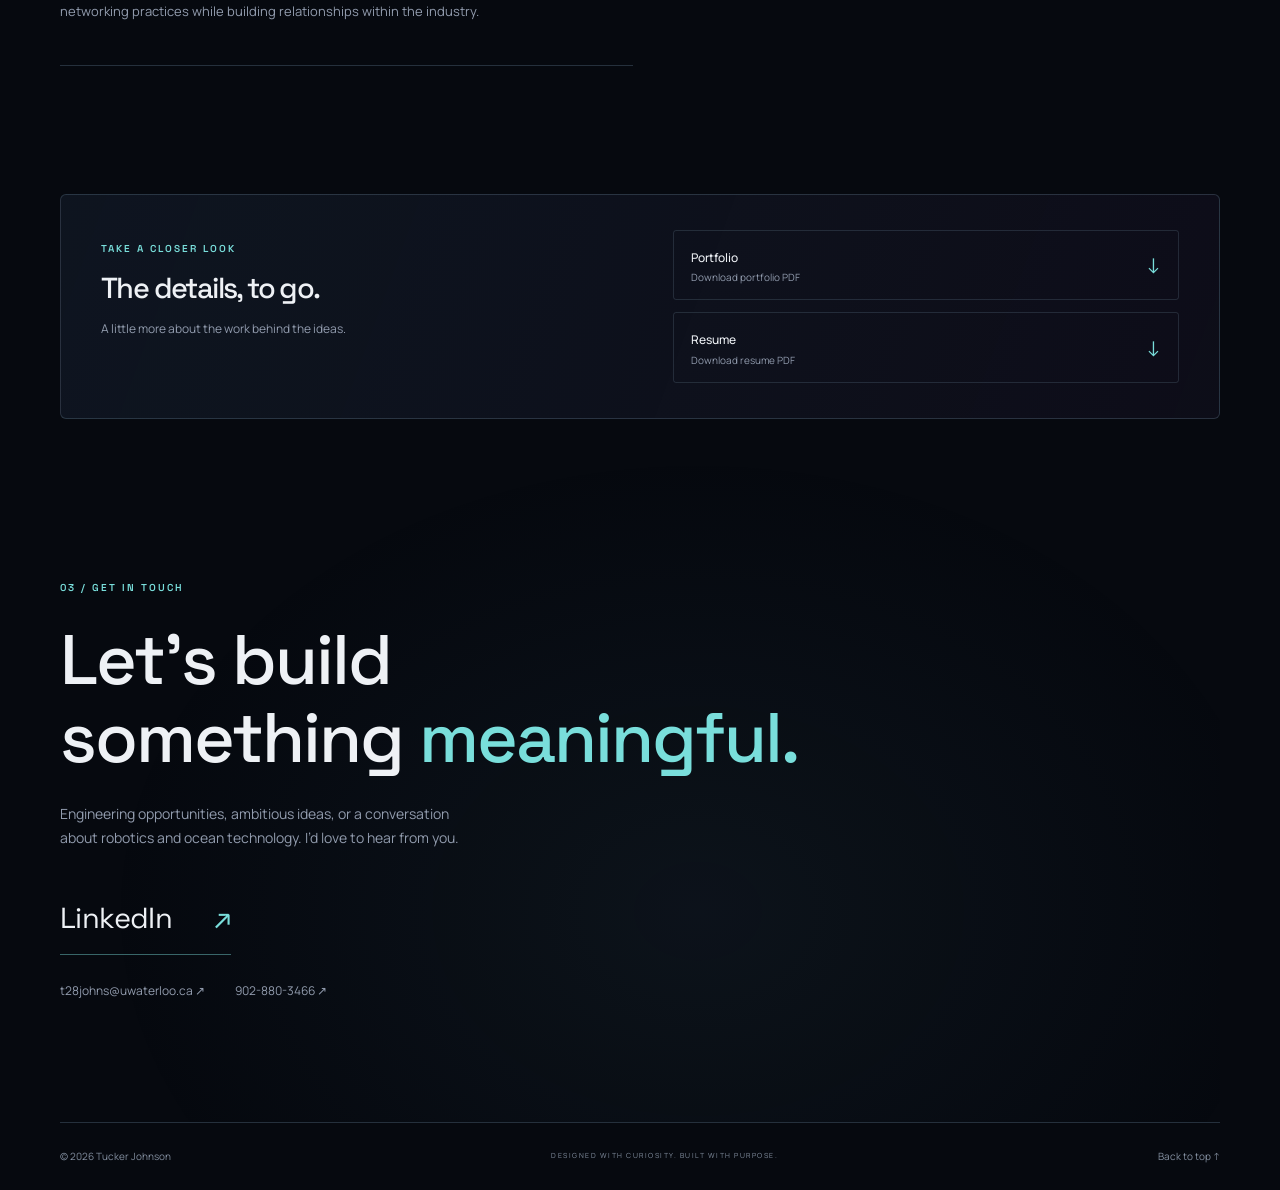
==== commit 31ffa6bb: "UI fixes" ====
--- a/index.html
+++ b/index.html
@@ -6,6 +6,9 @@
 <meta name="description" content="Tucker Johnson — Mechatronics Engineering at Waterloo. Explore mechanical design, marine technology, robotics, and autonomous systems.">
 <meta name="theme-color" content="#06090f">
 <title>Tucker Johnson | Engineering in motion</title>
+<link rel="preconnect" href="https://fonts.googleapis.com">
+<link rel="preconnect" href="https://fonts.gstatic.com" crossorigin>
+<link href="https://fonts.googleapis.com/css2?family=Manrope:wght@400;500;600;700&amp;family=Space+Grotesk:wght@400;500;600;700&amp;display=swap" rel="stylesheet">
 <link rel="stylesheet" href="styles.css">
 <script src="script.js" defer>
 </script>
@@ -34,7 +37,7 @@
 </span> MECHATRONICS · WATERLOO</p>
 <h1>Curiosity.<br>Engineered<br>into <em>motion.</em>
 </h1>
-<p class="intro">Hi, I’m Tucker Johnson.</p>
+<p class="intro">Hi, I’m Tucker.</p>
 <p class="muted">A Mechatronics Engineering student at the University of Waterloo, bringing mechanical design, embedded systems, and software together to build things that move the world forward.</p>
 <div class="hero-actions">
 <a class="button" href="#projects">Explore my work <span>↓</span>
@@ -224,13 +227,13 @@
 <div class="experience-grid">
 <div>
 <article class="experience-row">
-<span class="small-label">ENGINEERING</span>
+<span class="small-label">MAY &ndash; AUGUST 2026</span>
 <h3>JASCO Applied Sciences</h3>
 <h4>Mechanical Engineering Co-op</h4>
 <p>At JASCO Applied Sciences, I designed, manufactured, and validated SolidWorks test fixtures for battery packs, SD cards, and hydrophone calibration, reducing mobilization time by 25%. I developed test procedures and carried out bolt failure analysis and pressure relief valve testing to support safer, more reliable underwater housings. I also standardized cable management for more than 80 cables and maintained parts, assemblies, and engineering drawings in the SolidWorks PDM Vault to improve organization and design traceability. Alongside this work, I assembled buoys, acoustic housings, and moorings and supported deployment preparation for the REPMUS 2026 international naval exercise.</p>
 </article>
 <article class="experience-row">
-<span class="small-label">MAY — AUG 2026</span>
+<span class="small-label">MAY &ndash; AUGUST 2026</span>
 <h3>COVE</h3>
 <h4>Ocean Technology Intern</h4>
 <p>Through COVE, I connected with the ocean technology sector and explored marine innovation, startups, and industry projects. Professional development sessions, Demo Day, and the H2O conference introduced me to the range of opportunities in the marine sector. These experiences helped me strengthen my communication skills and develop effective networking practices while building relationships within the industry.</p>
--- a/styles.css
+++ b/styles.css
@@ -6,6 +6,8 @@
     --cyan:#79dedb;
     --violet:#ac91e4;
     --line:#25303c;
+    --font-body:"Manrope", "Segoe UI", Arial, sans-serif;
+    --font-display:"Space Grotesk", "Segoe UI", Arial, sans-serif;
     --flight:0
 }
 * {
@@ -19,7 +21,7 @@
     margin:0;
     background:var(--bg);
     color:var(--text);
-    font-family:Arial,Helvetica,sans-serif;
+    font-family:var(--font-body);
     font-size:15px;
     line-height:1.7
 }
@@ -1002,3 +1004,25 @@
     .hero-actions { gap: 18px; }
     .contact h2 { font-size: 39px; }
 }
+
+/* Geometric display lettering with a softer, readable body face. */
+h1, h2, h3, h4, .brand, .intro, .contact-primary {
+    font-family:var(--font-display);
+}
+.eyebrow, .small-label, .card-topline, .visual-label, .node-label, .hero-meta, .scroll-cue {
+    font-family:var(--font-display);
+}
+.project-copy h3, .experience h3 {
+    font-weight:600;
+}
+.project-copy h3 {
+    line-height:1.3;
+}
+.project-copy p, .experience p, .foundation li {
+    font-size:13px;
+    line-height:1.9;
+}
+@media (max-width:650px) {
+    h1 { font-size:clamp(48px, 14vw, 64px); }
+    .hero-meta { flex-wrap:wrap; }
+}
